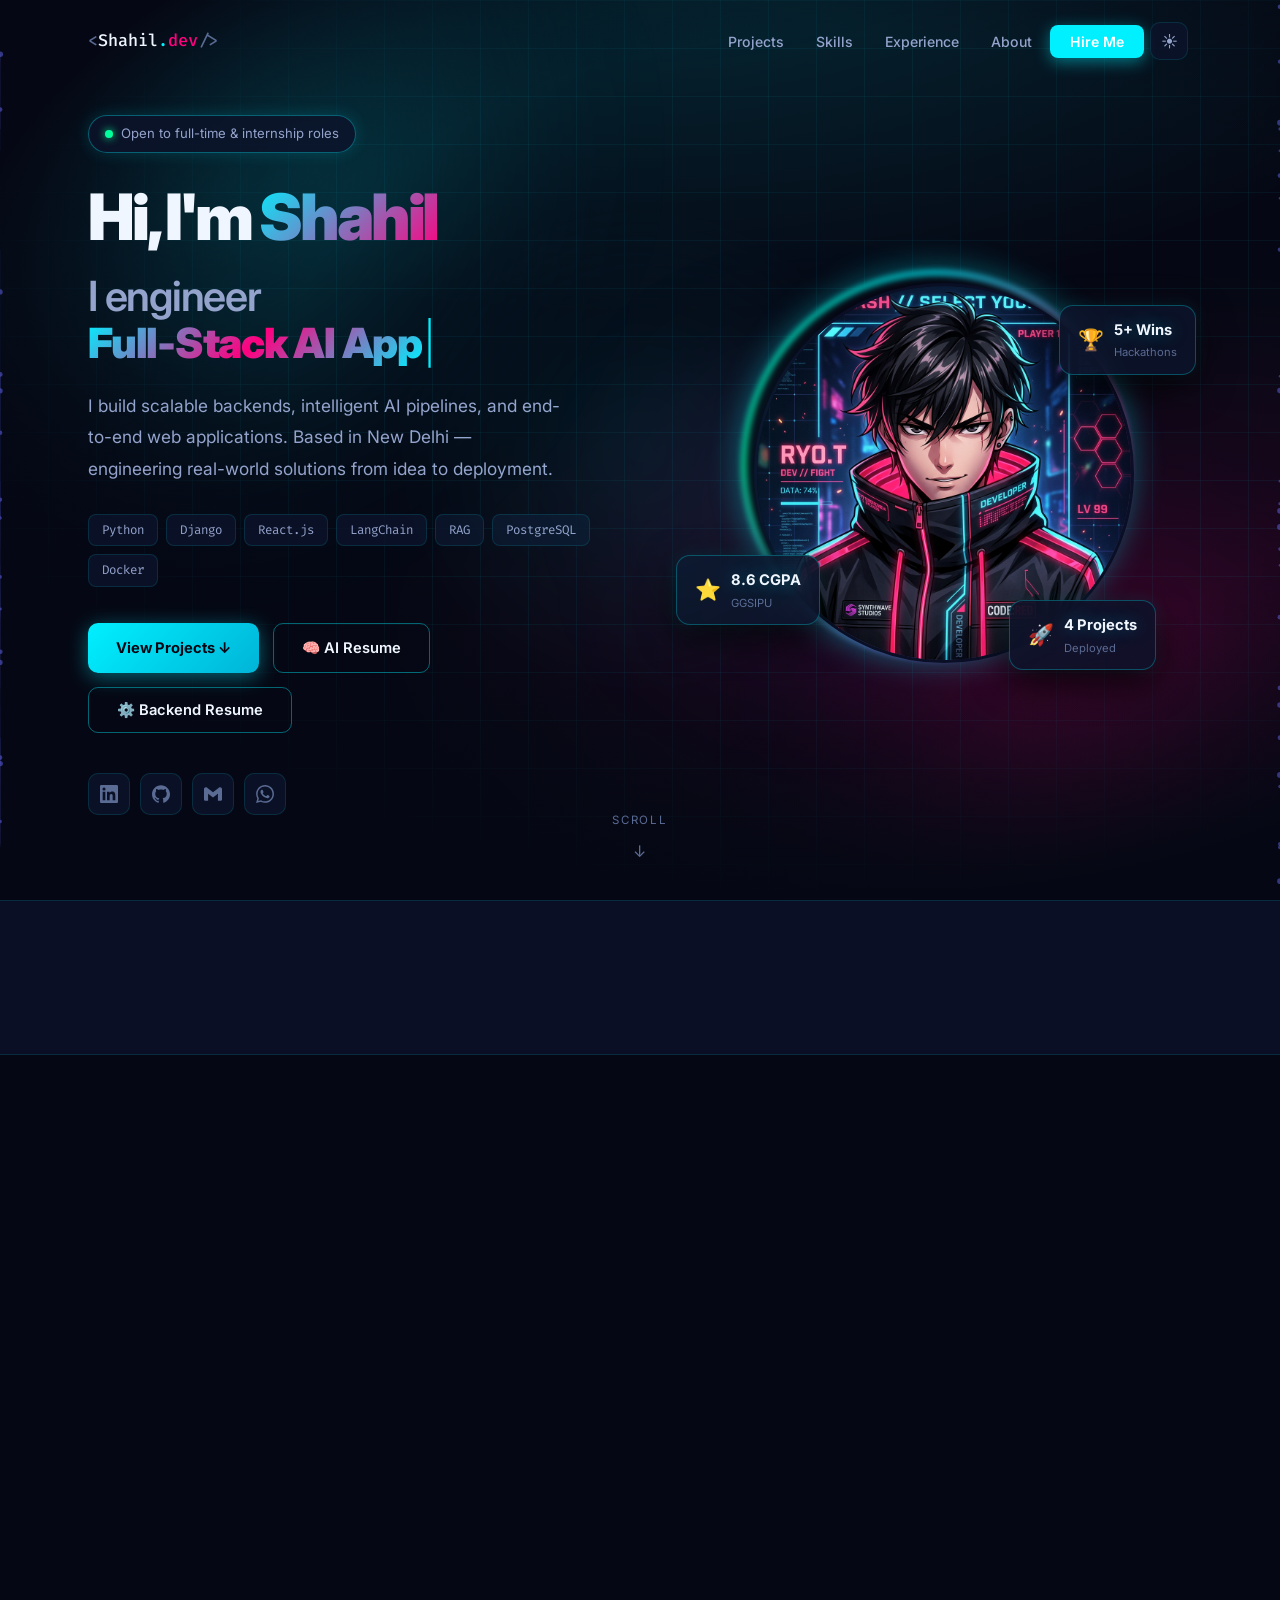
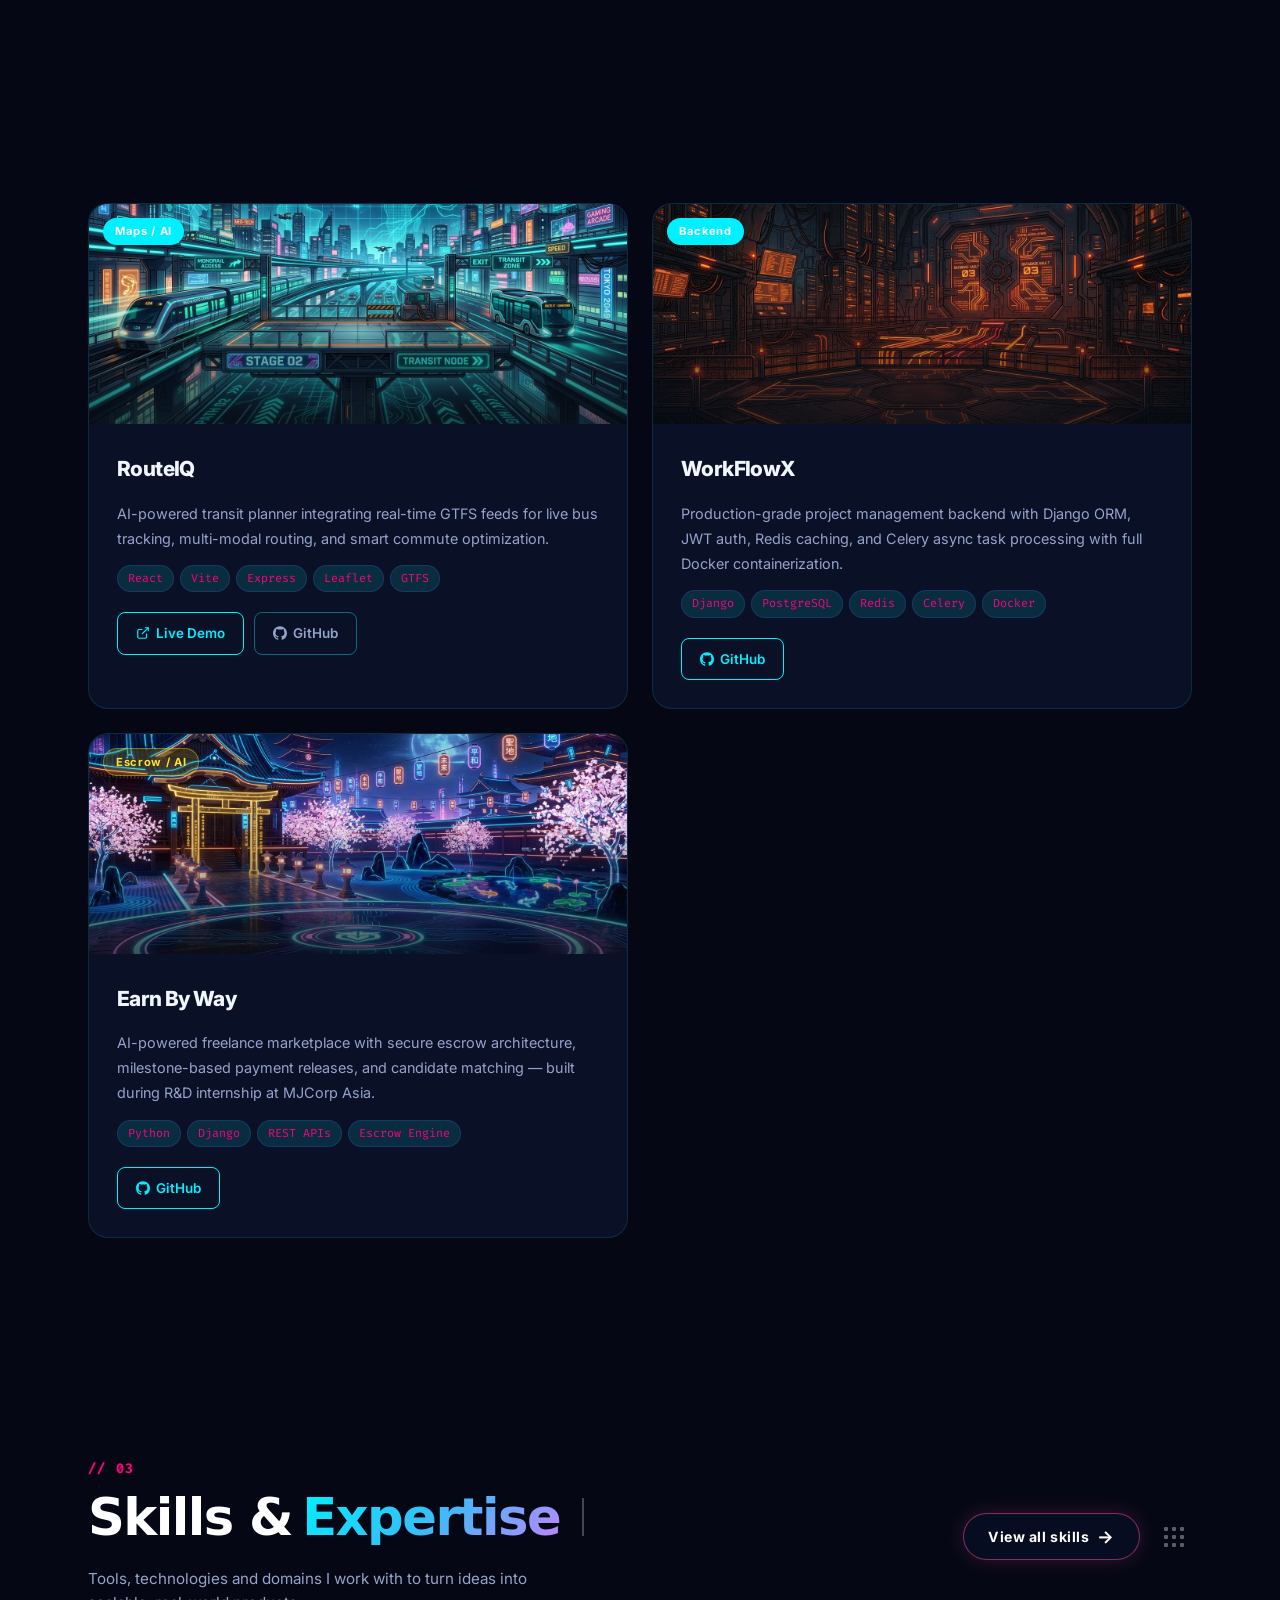
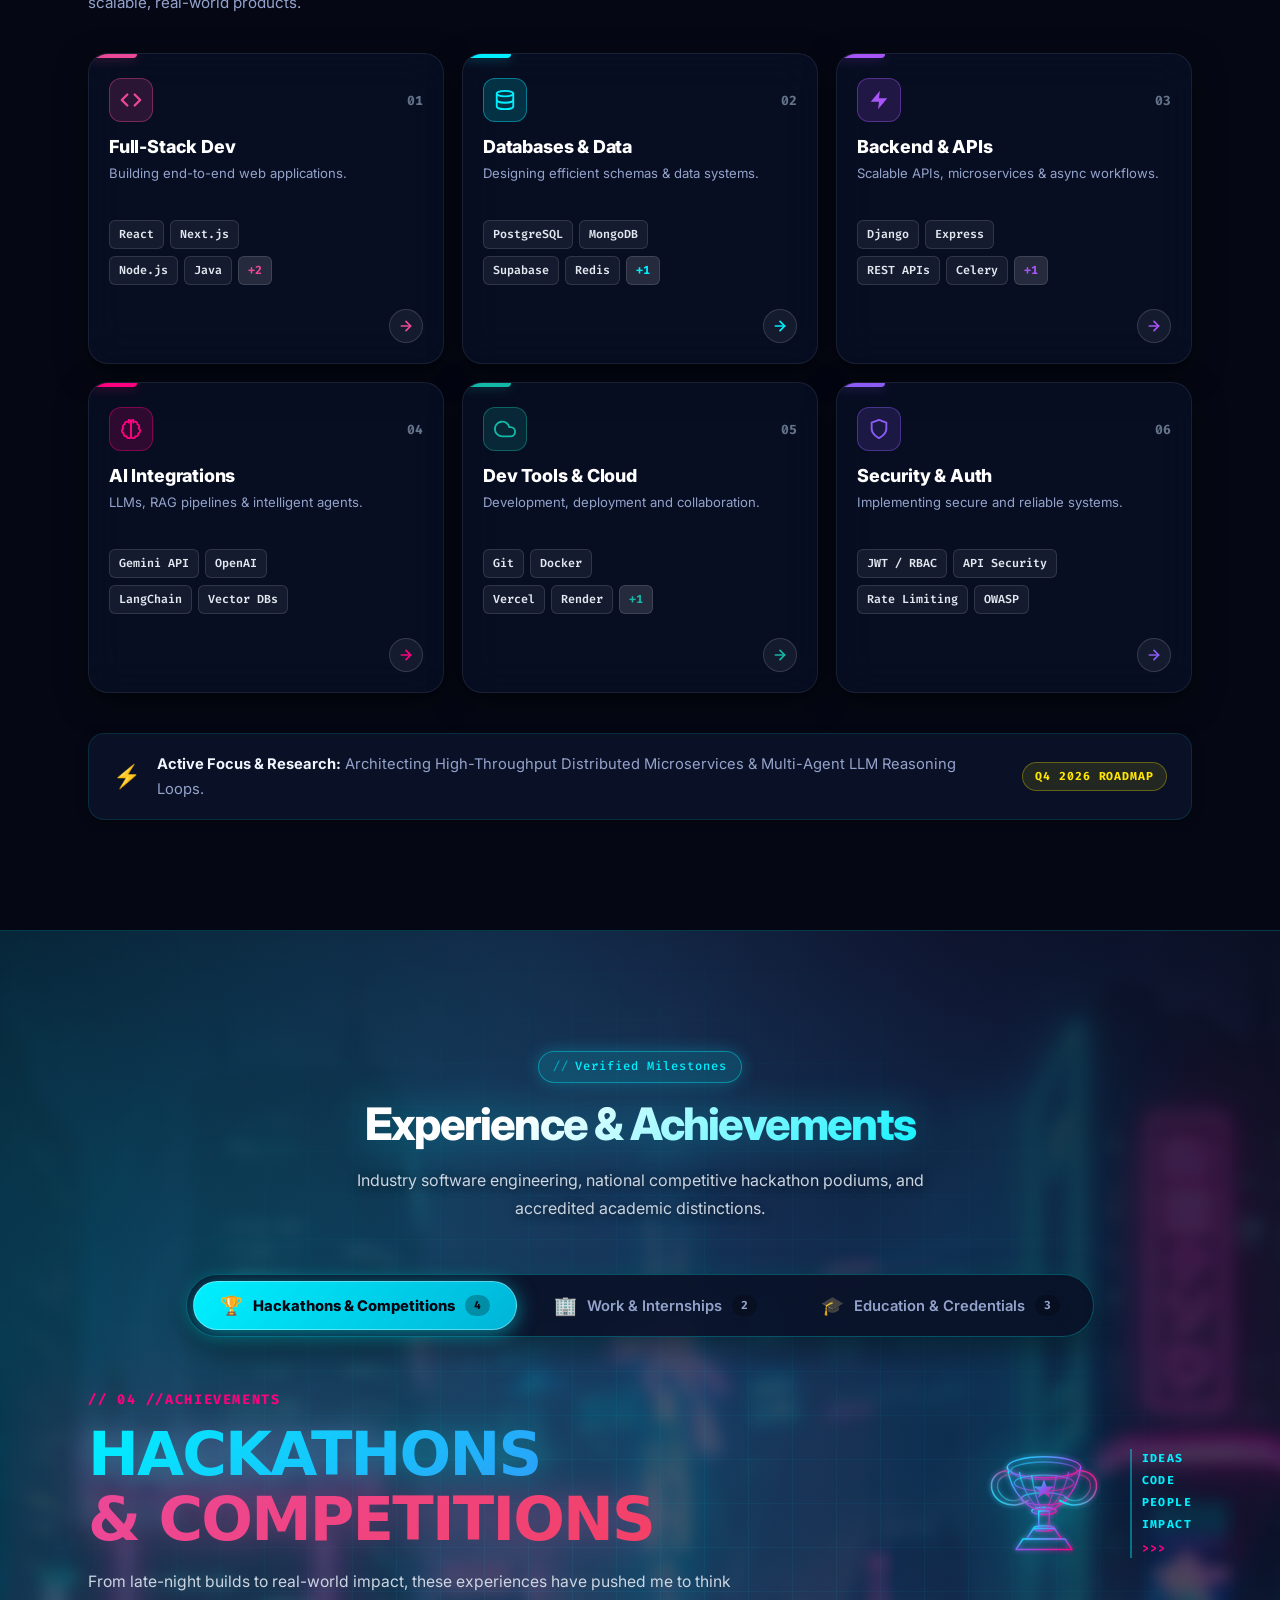
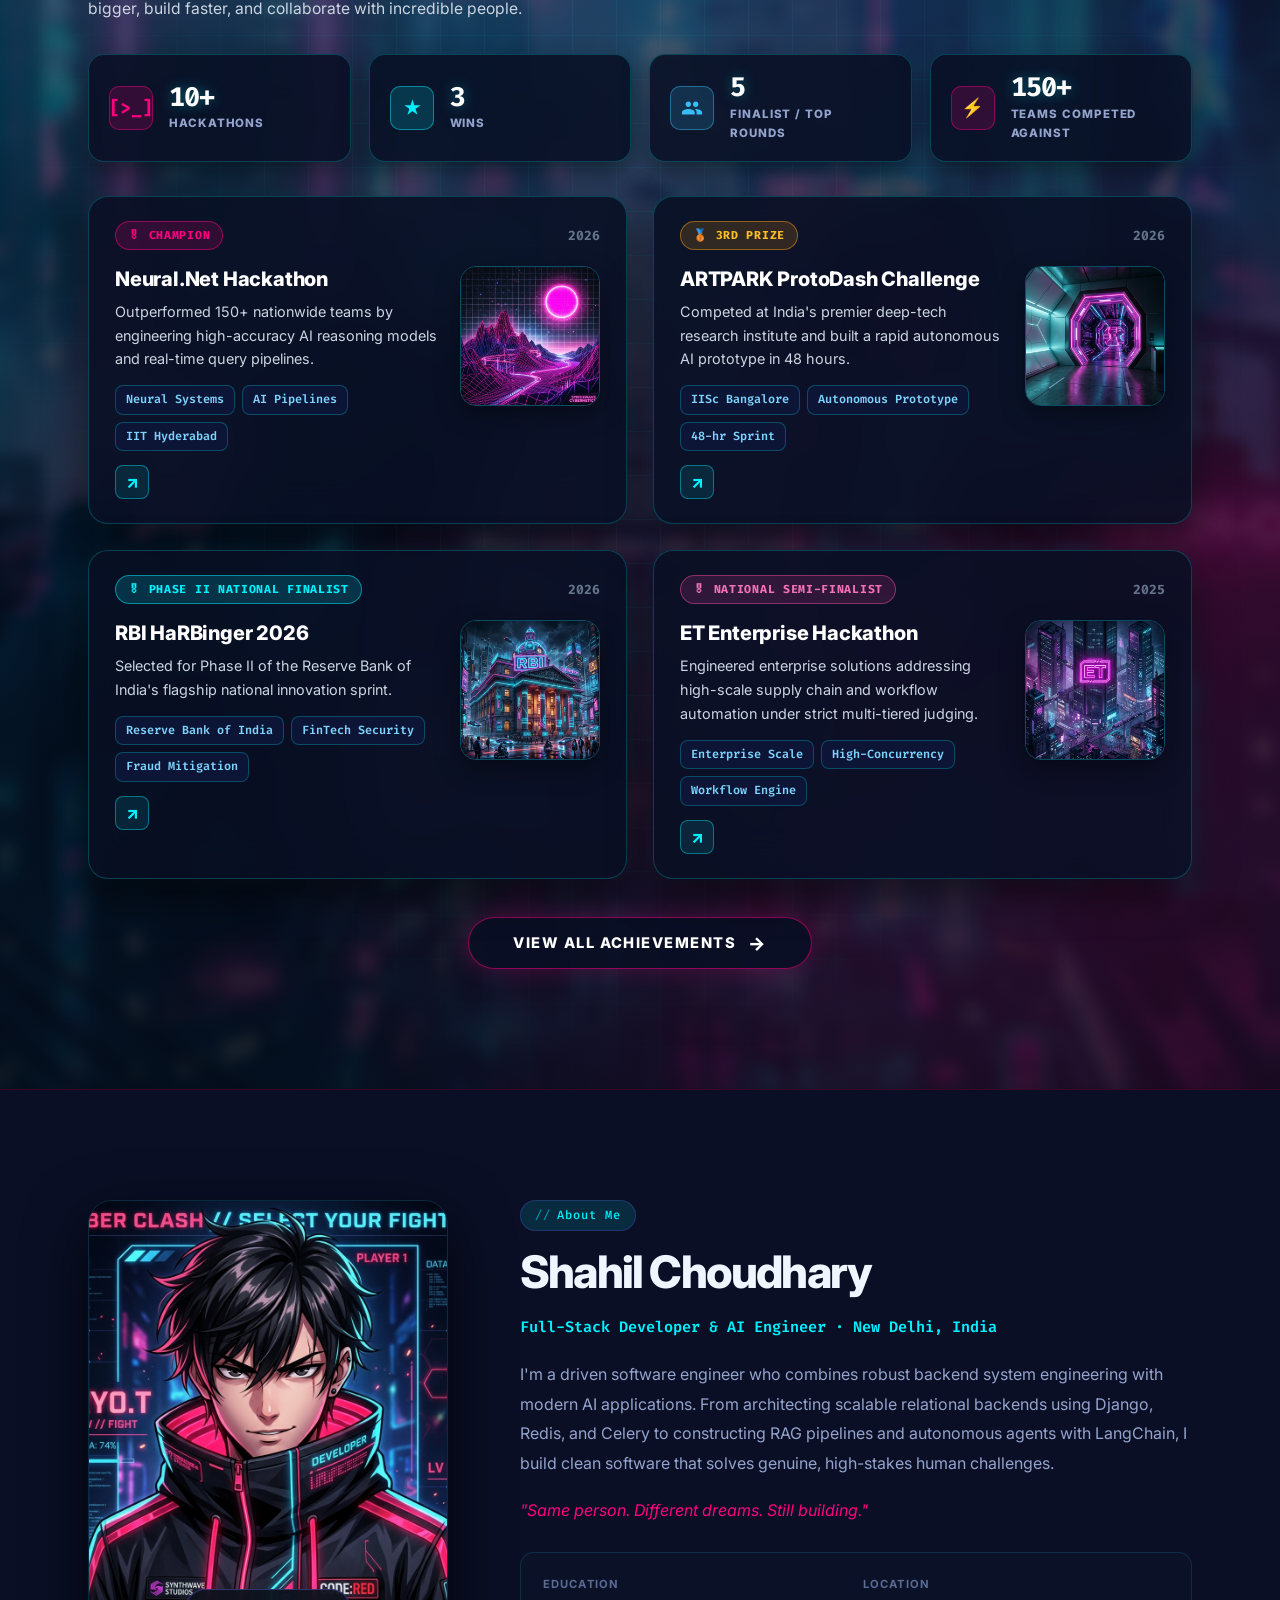
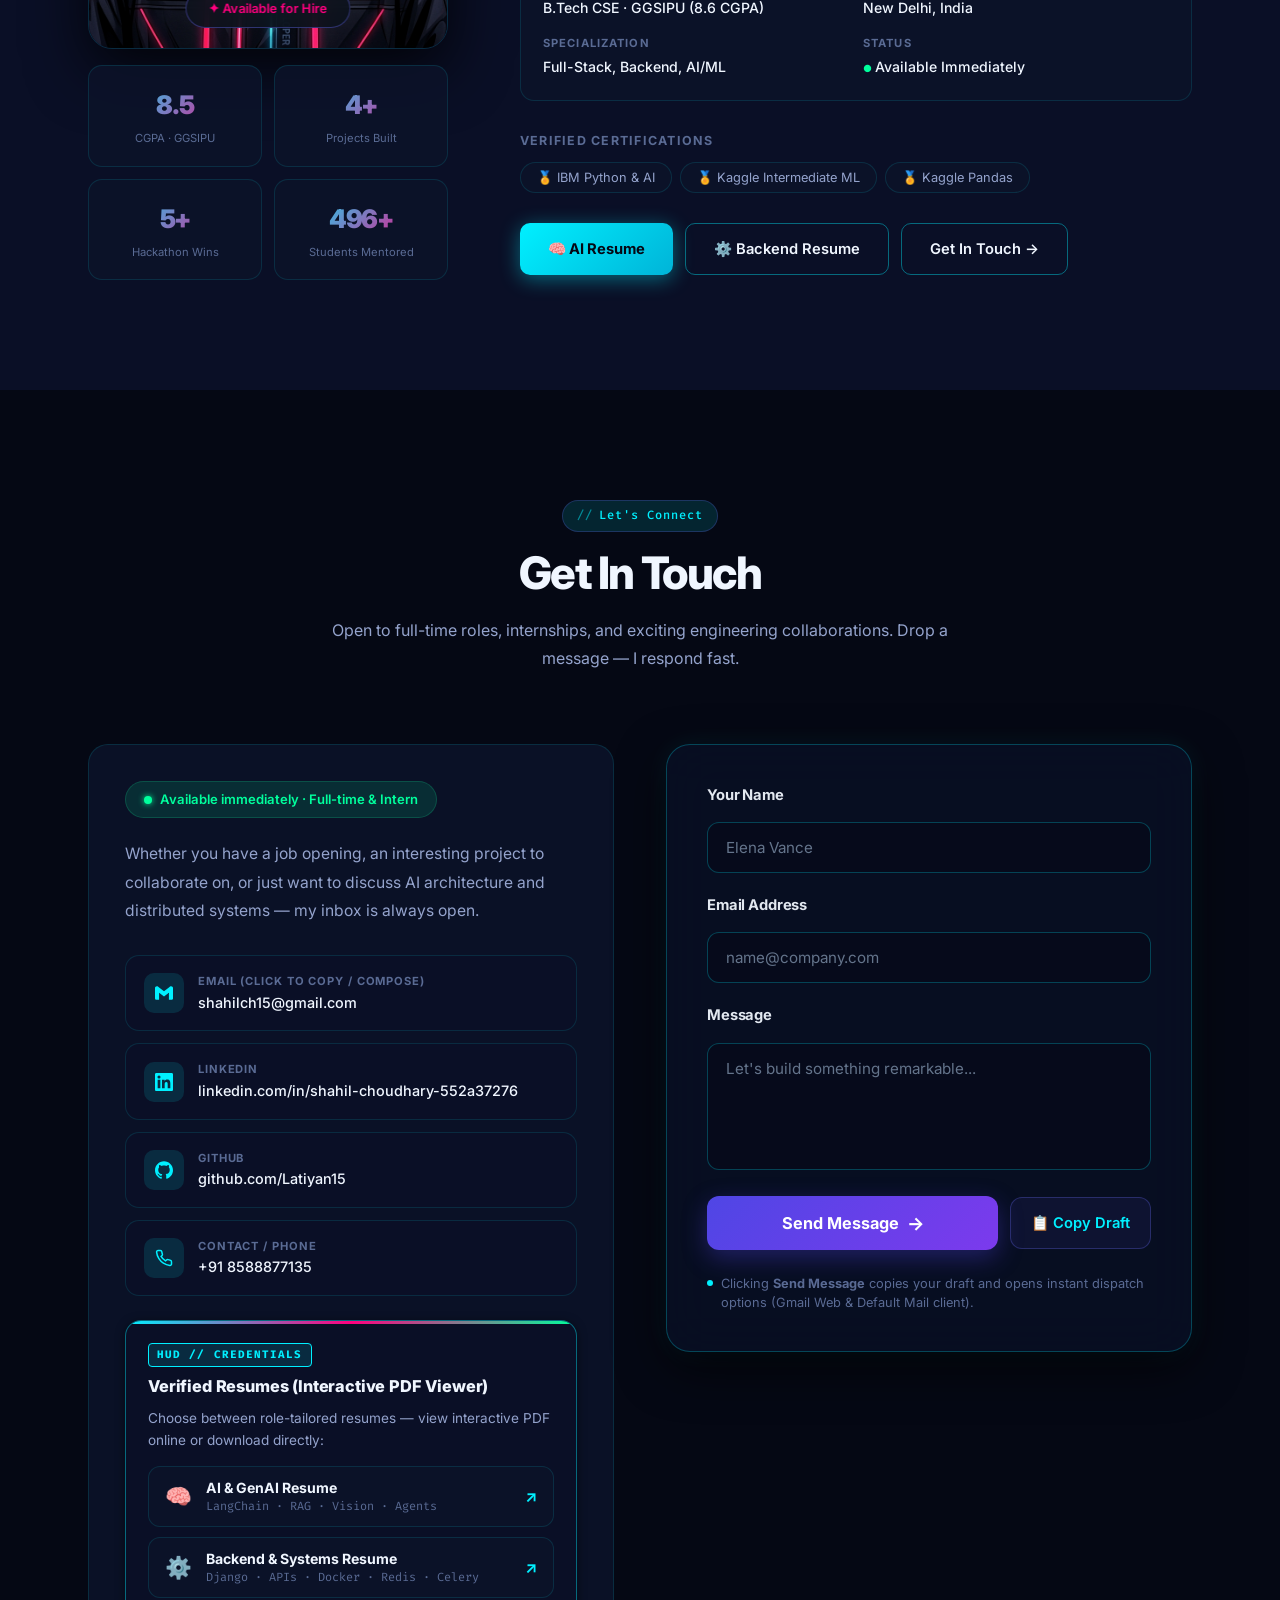
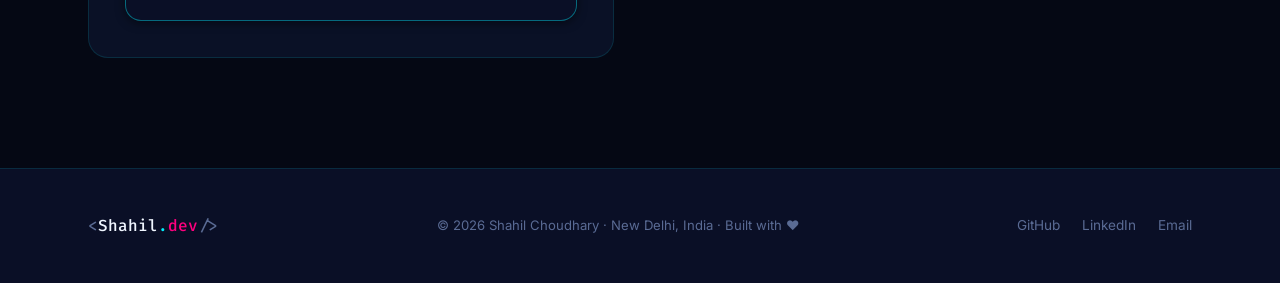
==== index.html @ cb31bc55 "feat: complete interactive portfolio with cyberpunk/light themes, skills modal, milestones, and smar" ====
<!DOCTYPE html>
<html lang="en" data-theme="dark">
<head>
  <meta charset="UTF-8">
  <meta name="viewport" content="width=device-width, initial-scale=1.0">
  <title>Shahil Choudhary — Full-Stack Developer & AI Engineer</title>
  <meta name="description" content="Shahil Choudhary — Full-Stack Developer & AI Engineer. Building scalable backends, RAG pipelines, and intelligent systems. New Delhi, India.">
  <link rel="stylesheet" href="css/style.css?v=4.3">
  <link rel="icon" href="data:image/svg+xml,<svg xmlns=%22http://www.w3.org/2000/svg%22 viewBox=%220 0 32 32%22><text y=%2226%22 font-size=%2226%22>⚡</text></svg>">
</head>
<body>

<!-- Top Scroll Progress Bar -->
<div class="scroll-progress-bar" id="scroll-progress-bar"></div>

<!-- Ambient Cursor Glow Spotlight -->
<div class="cursor-glow" id="cursor-glow"></div>

<!-- ====================================================================
     NAVBAR
     ==================================================================== -->
<nav class="navbar" id="navbar">
  <div class="nav-inner">
    <a href="#hero" class="nav-logo">
      <span class="logo-bracket">&lt;</span>Shahil<span class="logo-dot">.</span><span class="logo-acc">dev</span><span class="logo-bracket">/&gt;</span>
    </a>

    <div class="nav-right">
      <ul class="nav-links" id="nav-links">
        <li><a href="#projects"   class="nav-link">Projects</a></li>
        <li><a href="#skills"     class="nav-link">Skills</a></li>
        <li><a href="#experience" class="nav-link">Experience</a></li>
        <li><a href="#about"      class="nav-link">About</a></li>
        <li><a href="#contact"    class="nav-link nav-cta">Hire Me</a></li>
      </ul>

      <!-- Theme Toggle -->
      <button class="theme-toggle" id="theme-toggle" title="Toggle light/dark mode" aria-label="Toggle theme">
        <span id="theme-icon">🌙</span>
      </button>

      <!-- Hamburger -->
      <button class="nav-hamburger" id="nav-hamburger" aria-label="Toggle navigation">
        <span></span><span></span><span></span>
      </button>
    </div>
  </div>
</nav>

<!-- ====================================================================
     HERO
     ==================================================================== -->
<section class="hero" id="hero">
  <div class="hero-bg">
    <!-- Interactive Neural/Constellation Canvas -->
    <canvas id="hero-particles" class="hero-canvas"></canvas>
    <div class="hero-orb orb-1"></div>
    <div class="hero-orb orb-2"></div>
    <div class="hero-orb orb-3"></div>
    <div class="hero-grid"></div>
    <div class="hero-spotlight"></div>
  </div>

  <div class="container hero-content">
    <!-- Left: Text -->
    <div class="hero-text-col">
      <div class="hero-badge">
        <span class="badge-dot"></span>
        Open to full-time &amp; internship roles
      </div>

      <h1 class="hero-title">
        Hi, I'm <span class="gradient-text">Shahil</span><br>
        <span class="hero-typewriter-wrap">
          <span class="typewriter-prefix">I engineer </span><span class="typewriter-word" id="typewriter-word">Full-Stack AI Apps</span><span class="typewriter-cursor">|</span>
        </span>
      </h1>

      <p class="hero-desc">
        I build scalable backends, intelligent AI pipelines, and end-to-end web applications. Based in New Delhi — engineering real-world solutions from idea to deployment.
      </p>

      <div class="hero-tags">
        <span class="tag">Python</span>
        <span class="tag">Django</span>
        <span class="tag">React.js</span>
        <span class="tag">LangChain</span>
        <span class="tag">RAG</span>
        <span class="tag">PostgreSQL</span>
        <span class="tag">Docker</span>
      </div>

      <div class="hero-actions">
        <a href="#projects" class="btn btn-primary">View Projects ↓</a>
        <button class="btn btn-secondary btn-open-vault" data-doc="resume_ai">🧠 AI Resume</button>
        <button class="btn btn-secondary btn-open-vault" data-doc="resume_backend">⚙️ Backend Resume</button>
      </div>

      <div class="hero-socials">
        <a href="https://www.linkedin.com/in/shahil-choudhary-552a37276/" target="_blank" rel="noopener noreferrer" class="social-link" title="LinkedIn Profile">
          <svg viewBox="0 0 24 24" fill="currentColor"><path d="M20.447 20.452h-3.554v-5.569c0-1.328-.027-3.037-1.852-3.037-1.853 0-2.136 1.445-2.136 2.939v5.667H9.351V9h3.414v1.561h.046c.477-.9 1.637-1.85 3.37-1.85 3.601 0 4.267 2.37 4.267 5.455v6.286zM5.337 7.433a2.062 2.062 0 0 1-2.063-2.065 2.064 2.064 0 1 1 2.063 2.065zm1.782 13.019H3.555V9h3.564v11.452zM22.225 0H1.771C.792 0 0 .774 0 1.729v20.542C0 23.227.792 24 1.771 24h20.451C23.2 24 24 23.227 24 22.271V1.729C24 .774 23.2 0 22.222 0h.003z"/></svg>
        </a>
        <a href="https://github.com/Latiyan15" target="_blank" rel="noopener noreferrer" class="social-link" title="GitHub Profile">
          <svg viewBox="0 0 24 24" fill="currentColor"><path d="M12 .297c-6.63 0-12 5.373-12 12 0 5.303 3.438 9.8 8.205 11.385.6.113.82-.258.82-.577 0-.285-.01-1.04-.015-2.04-3.338.724-4.042-1.61-4.042-1.61C4.422 18.07 3.633 17.7 3.633 17.7c-1.087-.744.084-.729.084-.729 1.205.084 1.838 1.236 1.838 1.236 1.07 1.835 2.809 1.305 3.495.998.108-.776.417-1.305.76-1.605-2.665-.3-5.466-1.332-5.466-5.93 0-1.31.465-2.38 1.235-3.22-.135-.303-.54-1.523.105-3.176 0 0 1.005-.322 3.3 1.23.96-.267 1.98-.399 3-.405 1.02.006 2.04.138 3 .405 2.28-1.552 3.285-1.23 3.285-1.23.645 1.653.24 2.873.12 3.176.765.84 1.23 1.91 1.23 3.22 0 4.61-2.805 5.625-5.475 5.92.42.36.81 1.096.81 2.22 0 1.606-.015 2.896-.015 3.286 0 .315.21.69.825.57C20.565 22.092 24 17.592 24 12.297c0-6.627-5.373-12-12-12"/></svg>
        </a>
        <a href="mailto:shahilch15@gmail.com" class="social-link email-smart-link" title="Send Email (shahilch15@gmail.com)" data-email="shahilch15@gmail.com">
          <svg viewBox="0 0 24 24" fill="currentColor"><path d="M24 5.457v13.909c0 .904-.732 1.636-1.636 1.636h-3.819V11.73L12 16.64l-6.545-4.91v9.273H1.636A1.636 1.636 0 0 1 0 19.366V5.457c0-2.023 2.309-3.178 3.927-1.964L5.455 4.64 12 9.548l6.545-4.91 1.528-1.145C21.69 2.28 24 3.434 24 5.457z"/></svg>
        </a>
        <a href="https://wa.me/918588877135" target="_blank" rel="noopener noreferrer" class="social-link whatsapp-smart-link" title="WhatsApp: +91 8588877135" data-phone="+918588877135">
          <svg viewBox="0 0 24 24" fill="currentColor"><path d="M.057 24l1.687-6.163c-1.041-1.804-1.588-3.849-1.587-5.946.003-6.556 5.338-11.891 11.893-11.891 3.181.001 6.167 1.24 8.413 3.488 2.245 2.248 3.481 5.236 3.48 8.414-.003 6.557-5.338 11.892-11.893 11.892-1.99-.001-3.951-.5-5.688-1.448l-6.305 1.654zm6.597-3.807c1.676.995 3.276 1.591 5.392 1.592 5.448 0 9.886-4.434 9.889-9.885.002-5.462-4.415-9.89-9.881-9.892-5.452 0-9.887 4.434-9.889 9.884-.001 2.225.651 3.891 1.746 5.634l-.999 3.648 3.742-.981zm11.387-5.464c-.074-.124-.272-.198-.57-.347-.297-.149-1.758-.868-2.031-.967-.272-.099-.47-.149-.669.149-.198.297-.768.967-.941 1.165-.173.198-.347.223-.644.074-.297-.149-1.255-.462-2.39-1.475-.883-.788-1.48-1.761-1.653-2.059-.173-.297-.018-.458.13-.606.134-.133.297-.347.446-.521.151-.172.2-.296.3-.495.099-.198.05-.372-.025-.521-.075-.148-.669-1.611-.916-2.206-.242-.579-.487-.501-.669-.51l-.57-.01c-.198 0-.52.074-.792.372s-1.04 1.016-1.04 2.479 1.065 2.876 1.213 3.074c.149.198 2.095 3.2 5.076 4.487.709.306 1.263.489 1.694.626.712.226 1.36.194 1.872.118.571-.085 1.758-.719 2.006-1.413.248-.695.248-1.29.173-1.414z"/></svg>
        </a>
      </div>
    </div>

    <!-- Right: Avatar -->
    <div class="hero-img-col">
      <div class="hero-avatar-wrap">
        <div class="avatar-glow-ring"></div>
        <img src="assets/images/avatar_shahil.jpg" alt="Shahil Choudhary" class="hero-avatar">
        <div class="avatar-stats-card card-1">
          <span class="stat-icon">⭐</span>
          <div><div class="stat-val">8.6 CGPA</div><div class="stat-label">GGSIPU</div></div>
        </div>
        <div class="avatar-stats-card card-2">
          <span class="stat-icon">🏆</span>
          <div><div class="stat-val">5+ Wins</div><div class="stat-label">Hackathons</div></div>
        </div>
        <div class="avatar-stats-card card-3">
          <span class="stat-icon">🚀</span>
          <div><div class="stat-val">4 Projects</div><div class="stat-label">Deployed</div></div>
        </div>
      </div>
    </div>
  </div>

  <div class="hero-scroll-cue">
    <span>Scroll</span>
    <span class="scroll-arrow">↓</span>
  </div>
</section>

<!-- ====================================================================
     STATS BAR
     ==================================================================== -->
<div class="stats-bar" id="stats-bar">
  <div class="stats-bar-inner">
    <div class="stat-bar-item">
      <div class="sbi-val counter" data-target="8.6" data-decimals="1">0.0</div>
      <div class="sbi-label">CGPA · GGSIPU B.Tech CSE</div>
    </div>
    <div class="stat-bar-item">
      <div class="sbi-val counter" data-target="4" data-suffix="+">0</div>
      <div class="sbi-label">Production Projects Shipped</div>
    </div>
    <div class="stat-bar-item">
      <div class="sbi-val counter" data-target="5" data-suffix="+">0</div>
      <div class="sbi-label">Hackathon Podiums Won</div>
    </div>
    <div class="stat-bar-item">
      <div class="sbi-val counter" data-target="500" data-suffix="+">0</div>
      <div class="sbi-label">Engineers Mentored</div>
    </div>
  </div>
</div>

<!-- ====================================================================
     PROJECTS
     ==================================================================== -->
<section class="section" id="projects">
  <div class="container">
    <div class="section-header">
      <div class="section-tag">Featured Work</div>
      <h2 class="section-title">Projects</h2>
      <p class="section-desc">Real-world applications — from AI career intelligence to transit routing systems and secure escrow platforms.</p>
    </div>

    <div class="projects-grid">

      <!-- Project 1: Mentra.AI — FEATURED -->
      <div class="project-card featured">
        <div class="project-img-wrap">
          <img src="assets/images/stage_mentra_ai.jpg" alt="Mentra.AI — AI Career Platform">
          <div class="project-overlay">
            <a href="https://aimentra-three.vercel.app/" target="_blank" rel="noopener noreferrer" class="overlay-btn">Live Demo ↗</a>
            <a href="https://github.com/Latiyan15/Mentra.AI" target="_blank" rel="noopener noreferrer" class="overlay-btn overlay-btn-ghost">GitHub ↗</a>
          </div>
          <span class="project-badge">AI / Web</span>
          <span class="badge-featured">⭐ Featured</span>
        </div>
        <div class="project-body">
          <h3 class="project-title">Mentra.AI</h3>
          <p class="project-desc">
            AI career intelligence platform that analyzes a user's skills against target job roles to generate personalized learning roadmaps, skill-gap reports, and AI-driven interview prep using RAG + Gemini.
          </p>
          <div class="project-tags">
            <span>React</span><span>Node.js</span><span>MongoDB</span><span>Gemini API</span><span>LangChain RAG</span>
          </div>
          <div class="project-links">
            <a href="https://aimentra-three.vercel.app/" target="_blank" rel="noopener noreferrer" class="proj-link">
              <svg viewBox="0 0 24 24" fill="none" stroke="currentColor" stroke-width="2"><path d="M18 13v6a2 2 0 0 1-2 2H5a2 2 0 0 1-2-2V8a2 2 0 0 1 2-2h6"/><polyline points="15 3 21 3 21 9"/><line x1="10" y1="14" x2="21" y2="3"/></svg>
              Live Demo
            </a>
            <a href="https://github.com/Latiyan15/Mentra.AI" target="_blank" rel="noopener noreferrer" class="proj-link proj-link-ghost">
              <svg viewBox="0 0 24 24" fill="currentColor" width="14" height="14"><path d="M12 .297c-6.63 0-12 5.373-12 12 0 5.303 3.438 9.8 8.205 11.385.6.113.82-.258.82-.577 0-.285-.01-1.04-.015-2.04-3.338.724-4.042-1.61-4.042-1.61C4.422 18.07 3.633 17.7 3.633 17.7c-1.087-.744.084-.729.084-.729 1.205.084 1.838 1.236 1.838 1.236 1.07 1.835 2.809 1.305 3.495.998.108-.776.417-1.305.76-1.605-2.665-.3-5.466-1.332-5.466-5.93 0-1.31.465-2.38 1.235-3.22-.135-.303-.54-1.523.105-3.176 0 0 1.005-.322 3.3 1.23.96-.267 1.98-.399 3-.405 1.02.006 2.04.138 3 .405 2.28-1.552 3.285-1.23 3.285-1.23.645 1.653.24 2.873.12 3.176.765.84 1.23 1.91 1.23 3.22 0 4.61-2.805 5.625-5.475 5.92.42.36.81 1.096.81 2.22 0 1.606-.015 2.896-.015 3.286 0 .315.21.69.825.57C20.565 22.092 24 17.592 24 12.297c0-6.627-5.373-12-12-12"/></svg>
              GitHub
            </a>
          </div>
        </div>
      </div>

      <!-- Project 2: RouteIQ -->
      <div class="project-card">
        <div class="project-img-wrap">
          <img src="assets/images/stage_routeiq.jpg" alt="RouteIQ — AI Transit Planner">
          <div class="project-overlay">
            <a href="https://route-iq-delta.vercel.app" target="_blank" rel="noopener noreferrer" class="overlay-btn">Live Demo ↗</a>
            <a href="https://github.com/Latiyan15/RouteIQ" target="_blank" rel="noopener noreferrer" class="overlay-btn overlay-btn-ghost">GitHub ↗</a>
          </div>
          <span class="project-badge">Maps / AI</span>
        </div>
        <div class="project-body">
          <h3 class="project-title">RouteIQ</h3>
          <p class="project-desc">
            AI-powered transit planner integrating real-time GTFS feeds for live bus tracking, multi-modal routing, and smart commute optimization.
          </p>
          <div class="project-tags">
            <span>React</span><span>Vite</span><span>Express</span><span>Leaflet</span><span>GTFS</span>
          </div>
          <div class="project-links">
            <a href="https://route-iq-delta.vercel.app" target="_blank" rel="noopener noreferrer" class="proj-link">
              <svg viewBox="0 0 24 24" fill="none" stroke="currentColor" stroke-width="2"><path d="M18 13v6a2 2 0 0 1-2 2H5a2 2 0 0 1-2-2V8a2 2 0 0 1 2-2h6"/><polyline points="15 3 21 3 21 9"/><line x1="10" y1="14" x2="21" y2="3"/></svg>
              Live Demo
            </a>
            <a href="https://github.com/Latiyan15/RouteIQ" target="_blank" rel="noopener noreferrer" class="proj-link proj-link-ghost">
              <svg viewBox="0 0 24 24" fill="currentColor" width="14" height="14"><path d="M12 .297c-6.63 0-12 5.373-12 12 0 5.303 3.438 9.8 8.205 11.385.6.113.82-.258.82-.577 0-.285-.01-1.04-.015-2.04-3.338.724-4.042-1.61-4.042-1.61C4.422 18.07 3.633 17.7 3.633 17.7c-1.087-.744.084-.729.084-.729 1.205.084 1.838 1.236 1.838 1.236 1.07 1.835 2.809 1.305 3.495.998.108-.776.417-1.305.76-1.605-2.665-.3-5.466-1.332-5.466-5.93 0-1.31.465-2.38 1.235-3.22-.135-.303-.54-1.523.105-3.176 0 0 1.005-.322 3.3 1.23.96-.267 1.98-.399 3-.405 1.02.006 2.04.138 3 .405 2.28-1.552 3.285-1.23 3.285-1.23.645 1.653.24 2.873.12 3.176.765.84 1.23 1.91 1.23 3.22 0 4.61-2.805 5.625-5.475 5.92.42.36.81 1.096.81 2.22 0 1.606-.015 2.896-.015 3.286 0 .315.21.69.825.57C20.565 22.092 24 17.592 24 12.297c0-6.627-5.373-12-12-12"/></svg>
              GitHub
            </a>
          </div>
        </div>
      </div>

      <!-- Project 3: WorkFlowX -->
      <div class="project-card">
        <div class="project-img-wrap">
          <img src="assets/images/stage_workflowx.jpg" alt="WorkFlowX — Backend Architecture">
          <div class="project-overlay">
            <a href="https://github.com/Latiyan15/WorkFlowX" target="_blank" rel="noopener noreferrer" class="overlay-btn">View GitHub ↗</a>
          </div>
          <span class="project-badge">Backend</span>
        </div>
        <div class="project-body">
          <h3 class="project-title">WorkFlowX</h3>
          <p class="project-desc">
            Production-grade project management backend with Django ORM, JWT auth, Redis caching, and Celery async task processing with full Docker containerization.
          </p>
          <div class="project-tags">
            <span>Django</span><span>PostgreSQL</span><span>Redis</span><span>Celery</span><span>Docker</span>
          </div>
          <div class="project-links">
            <a href="https://github.com/Latiyan15/WorkFlowX" target="_blank" rel="noopener noreferrer" class="proj-link">
              <svg viewBox="0 0 24 24" fill="currentColor" width="14" height="14"><path d="M12 .297c-6.63 0-12 5.373-12 12 0 5.303 3.438 9.8 8.205 11.385.6.113.82-.258.82-.577 0-.285-.01-1.04-.015-2.04-3.338.724-4.042-1.61-4.042-1.61C4.422 18.07 3.633 17.7 3.633 17.7c-1.087-.744.084-.729.084-.729 1.205.084 1.838 1.236 1.838 1.236 1.07 1.835 2.809 1.305 3.495.998.108-.776.417-1.305.76-1.605-2.665-.3-5.466-1.332-5.466-5.93 0-1.31.465-2.38 1.235-3.22-.135-.303-.54-1.523.105-3.176 0 0 1.005-.322 3.3 1.23.96-.267 1.98-.399 3-.405 1.02.006 2.04.138 3 .405 2.28-1.552 3.285-1.23 3.285-1.23.645 1.653.24 2.873.12 3.176.765.84 1.23 1.91 1.23 3.22 0 4.61-2.805 5.625-5.475 5.92.42.36.81 1.096.81 2.22 0 1.606-.015 2.896-.015 3.286 0 .315.21.69.825.57C20.565 22.092 24 17.592 24 12.297c0-6.627-5.373-12-12-12"/></svg>
              GitHub
            </a>
          </div>
        </div>
      </div>

      <!-- Project 4: Earn By Way -->
      <div class="project-card">
        <div class="project-img-wrap">
          <img src="assets/images/stage_marketplace.jpg" alt="Earn By Way — Escrow Marketplace">
          <div class="project-overlay">
            <a href="https://github.com/Latiyan15?tab=repositories" target="_blank" rel="noopener noreferrer" class="overlay-btn">GitHub Profile ↗</a>
          </div>
          <span class="project-badge badge-gold">Escrow / AI</span>
        </div>
        <div class="project-body">
          <h3 class="project-title">Earn By Way</h3>
          <p class="project-desc">
            AI-powered freelance marketplace with secure escrow architecture, milestone-based payment releases, and candidate matching — built during R&amp;D internship at MJCorp Asia.
          </p>
          <div class="project-tags">
            <span>Python</span><span>Django</span><span>REST APIs</span><span>Escrow Engine</span>
          </div>
          <div class="project-links">
            <a href="https://github.com/Latiyan15?tab=repositories" target="_blank" rel="noopener noreferrer" class="proj-link">
              <svg viewBox="0 0 24 24" fill="currentColor" width="14" height="14"><path d="M12 .297c-6.63 0-12 5.373-12 12 0 5.303 3.438 9.8 8.205 11.385.6.113.82-.258.82-.577 0-.285-.01-1.04-.015-2.04-3.338.724-4.042-1.61-4.042-1.61C4.422 18.07 3.633 17.7 3.633 17.7c-1.087-.744.084-.729.084-.729 1.205.084 1.838 1.236 1.838 1.236 1.07 1.835 2.809 1.305 3.495.998.108-.776.417-1.305.76-1.605-2.665-.3-5.466-1.332-5.466-5.93 0-1.31.465-2.38 1.235-3.22-.135-.303-.54-1.523.105-3.176 0 0 1.005-.322 3.3 1.23.96-.267 1.98-.399 3-.405 1.02.006 2.04.138 3 .405 2.28-1.552 3.285-1.23 3.285-1.23.645 1.653.24 2.873.12 3.176.765.84 1.23 1.91 1.23 3.22 0 4.61-2.805 5.625-5.475 5.92.42.36.81 1.096.81 2.22 0 1.606-.015 2.896-.015 3.286 0 .315.21.69.825.57C20.565 22.092 24 17.592 24 12.297c0-6.627-5.373-12-12-12"/></svg>
              GitHub
            </a>
          </div>
        </div>
      </div>

    </div>
  </div>
</section>

<!-- ====================================================================
     SKILLS & TECHNICAL CAPABILITIES
     ==================================================================== -->
<!-- ====================================================================
     SKILLS & EXPERTISE (MOCKUP ACCURATE WITH INTERACTIVE MODAL POPUP)
     ==================================================================== -->
<section class="section section-skills-cyber" id="skills">
  <div class="container skills-cyber-container">

    <!-- Header matching mockup -->
    <div class="skills-cyber-header">
      <div class="sch-left">
        <div class="sch-tag">// 03</div>
        <div class="sch-title-wrap">
          <h2 class="sch-title">
            <span class="sch-title-main">Skills &amp;</span>
            <span class="sch-title-accent">Expertise</span>
          </h2>
          <div class="sch-divider" aria-hidden="true"></div>
          <p class="sch-desc">
            Tools, technologies and domains I work with to turn ideas into scalable, real-world products.
          </p>
        </div>
      </div>

      <div class="sch-right">
        <button class="btn-skills-cyber-view" id="btn-view-all-skills" type="button">
          <span>View all skills</span>
          <span class="bscv-arrow">→</span>
        </button>
        <div class="skills-grid-dots" aria-hidden="true" title="Grid View">
          <span></span><span></span><span></span>
          <span></span><span></span><span></span>
          <span></span><span></span><span></span>
        </div>
      </div>
    </div>

    <!-- 6-Card Strip Matching Mockup -->
    <div class="skills-cards-row" id="skills-cards-strip">

      <!-- 01: Full-Stack Dev -->
      <div class="skill-card-cyber sc-pink-theme" data-skill-id="01" role="button" tabindex="0" aria-label="Open Full-Stack Dev skill details">
        <div class="scc-accent-corner"></div>
        <div class="scc-top">
          <div class="scc-icon-box scc-ib-pink">
            <svg viewBox="0 0 24 24" fill="none" stroke="currentColor" stroke-width="2.5" stroke-linecap="round" stroke-linejoin="round">
              <polyline points="16 18 22 12 16 6"></polyline>
              <polyline points="8 6 2 12 8 18"></polyline>
            </svg>
          </div>
          <span class="scc-index">01</span>
        </div>
        <div class="scc-info">
          <h3 class="scc-title">Full-Stack Dev</h3>
          <p class="scc-sub">Building end-to-end web applications.</p>
        </div>
        <div class="scc-chips-wrap">
          <div class="scc-chips-line">
            <span class="scc-chip">React</span>
            <span class="scc-chip">Next.js</span>
          </div>
          <div class="scc-chips-line">
            <span class="scc-chip">Node.js</span>
            <span class="scc-chip">Java</span>
            <span class="scc-chip scc-chip-count">+2</span>
          </div>
        </div>
        <div class="scc-bottom">
          <div class="scc-arrow-circle">
            <svg viewBox="0 0 24 24" fill="none" stroke="currentColor" stroke-width="2.5" stroke-linecap="round" stroke-linejoin="round">
              <line x1="5" y1="12" x2="19" y2="12"></line>
              <polyline points="12 5 19 12 12 19"></polyline>
            </svg>
          </div>
        </div>
      </div>

      <!-- 02: Databases & Data -->
      <div class="skill-card-cyber sc-cyan-theme" data-skill-id="02" role="button" tabindex="0" aria-label="Open Databases & Data skill details">
        <div class="scc-accent-corner"></div>
        <div class="scc-top">
          <div class="scc-icon-box scc-ib-cyan">
            <svg viewBox="0 0 24 24" fill="none" stroke="currentColor" stroke-width="2" stroke-linecap="round" stroke-linejoin="round">
              <ellipse cx="12" cy="5" rx="9" ry="3"></ellipse>
              <path d="M21 12c0 1.66-4 3-9 3s-9-1.34-9-3"></path>
              <path d="M3 5v14c0 1.66 4 3 9 3s9-1.34 9-3V5"></path>
            </svg>
          </div>
          <span class="scc-index">02</span>
        </div>
        <div class="scc-info">
          <h3 class="scc-title">Databases &amp; Data</h3>
          <p class="scc-sub">Designing efficient schemas &amp; data systems.</p>
        </div>
        <div class="scc-chips-wrap">
          <div class="scc-chips-line">
            <span class="scc-chip">PostgreSQL</span>
            <span class="scc-chip">MongoDB</span>
          </div>
          <div class="scc-chips-line">
            <span class="scc-chip">Supabase</span>
            <span class="scc-chip">Redis</span>
            <span class="scc-chip scc-chip-count">+1</span>
          </div>
        </div>
        <div class="scc-bottom">
          <div class="scc-arrow-circle">
            <svg viewBox="0 0 24 24" fill="none" stroke="currentColor" stroke-width="2.5" stroke-linecap="round" stroke-linejoin="round">
              <line x1="5" y1="12" x2="19" y2="12"></line>
              <polyline points="12 5 19 12 12 19"></polyline>
            </svg>
          </div>
        </div>
      </div>

      <!-- 03: Backend & APIs -->
      <div class="skill-card-cyber sc-purple-theme" data-skill-id="03" role="button" tabindex="0" aria-label="Open Backend & APIs skill details">
        <div class="scc-accent-corner"></div>
        <div class="scc-top">
          <div class="scc-icon-box scc-ib-purple">
            <svg viewBox="0 0 24 24" fill="currentColor">
              <path d="M13 2L3 14h9l-1 8 10-12h-9l1-8z"/>
            </svg>
          </div>
          <span class="scc-index">03</span>
        </div>
        <div class="scc-info">
          <h3 class="scc-title">Backend &amp; APIs</h3>
          <p class="scc-sub">Scalable APIs, microservices &amp; async workflows.</p>
        </div>
        <div class="scc-chips-wrap">
          <div class="scc-chips-line">
            <span class="scc-chip">Django</span>
            <span class="scc-chip">Express</span>
          </div>
          <div class="scc-chips-line">
            <span class="scc-chip">REST APIs</span>
            <span class="scc-chip">Celery</span>
            <span class="scc-chip scc-chip-count">+1</span>
          </div>
        </div>
        <div class="scc-bottom">
          <div class="scc-arrow-circle">
            <svg viewBox="0 0 24 24" fill="none" stroke="currentColor" stroke-width="2.5" stroke-linecap="round" stroke-linejoin="round">
              <line x1="5" y1="12" x2="19" y2="12"></line>
              <polyline points="12 5 19 12 12 19"></polyline>
            </svg>
          </div>
        </div>
      </div>

      <!-- 04: AI Integrations -->
      <div class="skill-card-cyber sc-magenta-theme" data-skill-id="04" role="button" tabindex="0" aria-label="Open AI Integrations skill details">
        <div class="scc-accent-corner"></div>
        <div class="scc-top">
          <div class="scc-icon-box scc-ib-magenta">
            <svg viewBox="0 0 24 24" fill="none" stroke="currentColor" stroke-width="2" stroke-linecap="round" stroke-linejoin="round">
              <path d="M9.5 2A2.5 2.5 0 0 1 12 4.5v15a2.5 2.5 0 0 1-4.96.44 2.5 2.5 0 0 1-2.96-3.08 3 3 0 0 1-.34-5.58 2.5 2.5 0 0 1 1.32-4.24 2.5 2.5 0 0 1 4.44-2.04z"></path>
              <path d="M14.5 2A2.5 2.5 0 0 0 12 4.5v15a2.5 2.5 0 0 0 4.96.44 2.5 2.5 0 0 0 2.96-3.08 3 3 0 0 0 .34-5.58 2.5 2.5 0 0 0-1.32-4.24 2.5 2.5 0 0 0-4.44-2.04z"></path>
            </svg>
          </div>
          <span class="scc-index">04</span>
        </div>
        <div class="scc-info">
          <h3 class="scc-title">AI Integrations</h3>
          <p class="scc-sub">LLMs, RAG pipelines &amp; intelligent agents.</p>
        </div>
        <div class="scc-chips-wrap">
          <div class="scc-chips-line">
            <span class="scc-chip">Gemini API</span>
            <span class="scc-chip">OpenAI</span>
          </div>
          <div class="scc-chips-line">
            <span class="scc-chip">LangChain</span>
            <span class="scc-chip">Vector DBs</span>
          </div>
        </div>
        <div class="scc-bottom">
          <div class="scc-arrow-circle">
            <svg viewBox="0 0 24 24" fill="none" stroke="currentColor" stroke-width="2.5" stroke-linecap="round" stroke-linejoin="round">
              <line x1="5" y1="12" x2="19" y2="12"></line>
              <polyline points="12 5 19 12 12 19"></polyline>
            </svg>
          </div>
        </div>
      </div>

      <!-- 05: Dev Tools & Cloud -->
      <div class="skill-card-cyber sc-teal-theme" data-skill-id="05" role="button" tabindex="0" aria-label="Open Dev Tools & Cloud skill details">
        <div class="scc-accent-corner"></div>
        <div class="scc-top">
          <div class="scc-icon-box scc-ib-teal">
            <svg viewBox="0 0 24 24" fill="none" stroke="currentColor" stroke-width="2" stroke-linecap="round" stroke-linejoin="round">
              <path d="M18 10h-1.26A8 8 0 1 0 9 20h9a5 5 0 0 0 0-10z"></path>
            </svg>
          </div>
          <span class="scc-index">05</span>
        </div>
        <div class="scc-info">
          <h3 class="scc-title">Dev Tools &amp; Cloud</h3>
          <p class="scc-sub">Development, deployment and collaboration.</p>
        </div>
        <div class="scc-chips-wrap">
          <div class="scc-chips-line">
            <span class="scc-chip">Git</span>
            <span class="scc-chip">Docker</span>
          </div>
          <div class="scc-chips-line">
            <span class="scc-chip">Vercel</span>
            <span class="scc-chip">Render</span>
            <span class="scc-chip scc-chip-count">+1</span>
          </div>
        </div>
        <div class="scc-bottom">
          <div class="scc-arrow-circle">
            <svg viewBox="0 0 24 24" fill="none" stroke="currentColor" stroke-width="2.5" stroke-linecap="round" stroke-linejoin="round">
              <line x1="5" y1="12" x2="19" y2="12"></line>
              <polyline points="12 5 19 12 12 19"></polyline>
            </svg>
          </div>
        </div>
      </div>

      <!-- 06: Security & Auth -->
      <div class="skill-card-cyber sc-violet-theme" data-skill-id="06" role="button" tabindex="0" aria-label="Open Security & Auth skill details">
        <div class="scc-accent-corner"></div>
        <div class="scc-top">
          <div class="scc-icon-box scc-ib-violet">
            <svg viewBox="0 0 24 24" fill="none" stroke="currentColor" stroke-width="2" stroke-linecap="round" stroke-linejoin="round">
              <path d="M12 22s8-4 8-10V5l-8-3-8 3v7c0 6 8 10 8 10z"></path>
            </svg>
          </div>
          <span class="scc-index">06</span>
        </div>
        <div class="scc-info">
          <h3 class="scc-title">Security &amp; Auth</h3>
          <p class="scc-sub">Implementing secure and reliable systems.</p>
        </div>
        <div class="scc-chips-wrap">
          <div class="scc-chips-line">
            <span class="scc-chip">JWT / RBAC</span>
            <span class="scc-chip">API Security</span>
          </div>
          <div class="scc-chips-line">
            <span class="scc-chip">Rate Limiting</span>
            <span class="scc-chip">OWASP</span>
          </div>
        </div>
        <div class="scc-bottom">
          <div class="scc-arrow-circle">
            <svg viewBox="0 0 24 24" fill="none" stroke="currentColor" stroke-width="2.5" stroke-linecap="round" stroke-linejoin="round">
              <line x1="5" y1="12" x2="19" y2="12"></line>
              <polyline points="12 5 19 12 12 19"></polyline>
            </svg>
          </div>
        </div>
      </div>

    </div>

    <!-- Active Research Banner -->
    <div class="learning-banner">
      <div class="learning-icon">⚡</div>
      <div class="learning-text">
        <strong>Active Focus &amp; Research:</strong> Architecting High-Throughput Distributed Microservices &amp; Multi-Agent LLM Reasoning Loops.
      </div>
      <div class="learning-badge">Q4 2026 ROADMAP</div>
    </div>
  </div>
</section>

<!-- ====================================================================
     EXPERIENCE & ACHIEVEMENTS (STRUCTURED MULTI-TRACK)
     ==================================================================== -->
<section class="section exp-cyber-section" id="experience">
  <div class="exp-cyber-bg">
    <div class="exp-cyber-img" style="background-image: url('assets/images/cyberpunk_experience_bg.jpg');"></div>
    <div class="exp-cyber-overlay"></div>
    <div class="exp-cyber-grid"></div>
  </div>
  <div class="container exp-content-wrap">
    <div class="section-header">
      <div class="section-tag">Verified Milestones</div>
      <h2 class="section-title">Experience &amp; Achievements</h2>
      <p class="section-desc">Industry software engineering, national competitive hackathon podiums, and accredited academic distinctions.</p>
    </div>

    <!-- Structured Track Switcher (NO "All" dump) -->
    <div class="exp-track-switcher" id="exp-track-switcher" role="tablist">
      <button class="exp-track-btn active" data-track="hackathon" role="tab" aria-selected="true">
        <span class="etb-icon">🏆</span>
        <span class="etb-label">Hackathons &amp; Competitions</span>
        <span class="etb-count">4</span>
      </button>
      <button class="exp-track-btn" data-track="internship" role="tab" aria-selected="false">
        <span class="etb-icon">🏢</span>
        <span class="etb-label">Work &amp; Internships</span>
        <span class="etb-count">2</span>
      </button>
      <button class="exp-track-btn" data-track="academic" role="tab" aria-selected="false">
        <span class="etb-icon">🎓</span>
        <span class="etb-label">Education &amp; Credentials</span>
        <span class="etb-count">3</span>
      </button>
    </div>

    <!-- Track Panes Container -->
    <div class="exp-panes-wrap">

      <!-- ==========================================
           TRACK 1: WORK & INTERNSHIPS
           ========================================== -->
      <div class="exp-track-pane" data-track-pane="internship">
        <div class="internships-grid">

          <!-- Role 1: MJCorp Asia -->
          <div class="internship-card">
            <div class="ic-header">
              <div class="ic-org-badge">
                <span class="ic-monogram">MJ</span>
                <span class="ic-status-dot" title="Active"></span>
              </div>
              <div class="ic-header-text">
                <div class="ic-meta-row">
                  <span class="ic-tag tag-active">Active Role</span>
                  <span class="ic-period">Jul 2026 – Present · Remote</span>
                </div>
                <h3 class="ic-company">MJCorp Asia Pvt Ltd</h3>
                <div class="ic-role">R&amp;D Software Engineer Intern</div>
              </div>
            </div>

            <div class="ic-body">
              <p class="ic-summary">
                Core engineer on <strong>Earn By Way</strong>, an AI-powered enterprise freelance marketplace safeguarded by an automated escrow protection framework.
              </p>
              <ul class="ic-bullets">
                <li>Architected full financial milestone escrow release workflows with strict verification audit trails.</li>
                <li>Designed AI candidate-matching algorithms matching corporate technical requirements with developer portfolios.</li>
                <li>Mitigated deliverable disputes by automating milestone delivery verification metrics.</li>
              </ul>
              <div class="ic-tech-tags">
                <span>Escrow Architecture</span>
                <span>AI Matching Engine</span>
                <span>Python</span>
                <span>Django REST</span>
                <span>PostgreSQL</span>
                <span>Docker</span>
              </div>
            </div>

            <div class="ic-footer">
              <button class="btn btn-sm btn-primary btn-open-vault" data-doc="mjcorp" type="button">
                📄 Open Official Offer Letter ↗
              </button>
            </div>
          </div>

          <!-- Role 2: Odymax Technologies -->
          <div class="internship-card">
            <div class="ic-header">
              <div class="ic-org-badge odymax-badge">
                <span class="ic-monogram">OD</span>
              </div>
              <div class="ic-header-text">
                <div class="ic-meta-row">
                  <span class="ic-tag tag-completed">Completed</span>
                  <span class="ic-period">Jun 15 – Aug 15, 2026 · New Delhi</span>
                </div>
                <h3 class="ic-company">Odymax Technologies</h3>
                <div class="ic-role">Python Backend Developer Intern</div>
              </div>
            </div>

            <div class="ic-body">
              <p class="ic-summary">
                Delivered full-lifecycle backend software engineering covering RESTful APIs, relational data architecture, and server-side business logic.
              </p>
              <ul class="ic-bullets">
                <li>Engineered clean, high-throughput REST APIs with strict input serialization and error boundaries.</li>
                <li>Designed normalized PostgreSQL database schemas and optimized indexing to eliminate query latency.</li>
                <li>Authored comprehensive automated unit test suites and received formal commendation for analytical rigor.</li>
              </ul>
              <div class="ic-tech-tags">
                <span>Python Backend</span>
                <span>REST APIs</span>
                <span>Database Design</span>
                <span>Unit Testing</span>
                <span>PostgreSQL</span>
              </div>
            </div>

            <div class="ic-footer">
              <button class="btn btn-sm btn-secondary btn-open-vault" data-doc="odymax" type="button">
                📜 View Verified Certificate ↗
              </button>
            </div>
          </div>

        </div>
      </div>

      <!-- ==========================================
           TRACK 2: HACKATHONS & COMPETITIONS (MOCKUP DESIGN)
           ========================================== -->
      <div class="exp-track-pane active" data-track-pane="hackathon">
        <div class="achieve-cyber-container">

          <!-- 1. Showcase Header Matching Mockup -->
          <div class="achieve-showcase-header">
            <div class="ash-left">
              <div class="ash-tag">// 04 //ACHIEVEMENTS</div>
              <h2 class="ash-title">
                <span class="ash-title-h1">HACKATHONS</span>
                <span class="ash-title-h2">&amp; COMPETITIONS</span>
              </h2>
              <p class="ash-desc">
                From late-night builds to real-world impact, these experiences have pushed me to think bigger, build faster, and collaborate with incredible people.
              </p>
            </div>
            <div class="ash-right">
              <div class="ash-trophy-card">
                <!-- 3D Holographic Wireframe Trophy SVG -->
                <svg class="ash-trophy-svg" viewBox="0 0 160 160" fill="none" xmlns="http://www.w3.org/2000/svg">
                  <defs>
                    <linearGradient id="trophyGrad1" x1="0%" y1="0%" x2="100%" y2="100%">
                      <stop offset="0%" stop-color="#00f0ff"/>
                      <stop offset="50%" stop-color="#8b5cf6"/>
                      <stop offset="100%" stop-color="#ff007f"/>
                    </linearGradient>
                    <linearGradient id="trophyGrad2" x1="100%" y1="0%" x2="0%" y2="100%">
                      <stop offset="0%" stop-color="#ff007f"/>
                      <stop offset="100%" stop-color="#00f0ff"/>
                    </linearGradient>
                    <filter id="trophyGlowFilter" x="-20%" y="-20%" width="140%" height="140%">
                      <feGaussianBlur stdDeviation="3" result="blur"/>
                      <feMerge>
                        <feMergeNode in="blur"/>
                        <feMergeNode in="SourceGraphic"/>
                      </feMerge>
                    </filter>
                  </defs>

                  <!-- Wireframe Cup Body -->
                  <g filter="url(#trophyGlowFilter)" stroke="url(#trophyGrad1)" stroke-width="1.6" stroke-linecap="round" stroke-linejoin="round">
                    <!-- Top Rim Ellipses -->
                    <ellipse cx="80" cy="38" rx="42" ry="12" fill="none"/>
                    <ellipse cx="80" cy="42" rx="38" ry="10" fill="none" opacity="0.6"/>
                    <ellipse cx="80" cy="56" rx="34" ry="9" fill="none" opacity="0.7"/>
                    <ellipse cx="80" cy="74" rx="26" ry="7" fill="none" opacity="0.8"/>
                    <ellipse cx="80" cy="88" rx="14" ry="4" fill="none"/>

                    <!-- Vertical Meridian Ribs -->
                    <path d="M38 38 C42 68 64 88 80 88 C96 88 118 68 122 38"/>
                    <path d="M52 44 C56 66 70 86 80 88 C90 86 104 66 108 44" opacity="0.6"/>
                    <path d="M66 48 C68 64 74 84 80 88 C86 84 92 64 94 48" opacity="0.7"/>
                    <line x1="80" y1="50" x2="80" y2="88" opacity="0.5"/>

                    <!-- Left Handle Wireframe -->
                    <path d="M38 42 C16 44 14 68 32 78 C44 84 56 80 62 76" fill="none" stroke="url(#trophyGrad2)" stroke-width="1.8"/>
                    <path d="M42 46 C24 48 22 64 36 74 C44 78 52 76 56 72" fill="none" stroke="url(#trophyGrad2)" opacity="0.6"/>

                    <!-- Right Handle Wireframe -->
                    <path d="M122 42 C144 44 146 68 128 78 C116 84 104 80 98 76" fill="none" stroke="url(#trophyGrad2)" stroke-width="1.8"/>
                    <path d="M118 46 C136 48 138 64 124 74 C116 78 108 76 104 72" fill="none" stroke="url(#trophyGrad2)" opacity="0.6"/>

                    <!-- Stem / Column -->
                    <path d="M74 88 L74 108 L86 108 L86 88 Z" fill="none"/>
                    <line x1="80" y1="88" x2="80" y2="108" opacity="0.6"/>
                    <ellipse cx="80" cy="108" rx="12" ry="3" fill="none"/>

                    <!-- Stepped Polygonal Base -->
                    <path d="M68 108 L60 120 L100 120 L92 108 Z" fill="none"/>
                    <path d="M56 120 L48 132 L112 132 L104 120 Z" fill="none"/>
                    <line x1="48" y1="132" x2="48" y2="138"/>
                    <line x1="112" y1="132" x2="112" y2="138"/>
                    <line x1="48" y1="138" x2="112" y2="138"/>
                    <line x1="80" y1="120" x2="80" y2="138" opacity="0.5"/>
                  </g>

                  <!-- Glowing Center Star -->
                  <polygon points="80,52 83,60 92,60 85,65 87,73 80,68 73,73 75,65 68,60 77,60" fill="url(#trophyGrad1)" opacity="0.95"/>
                </svg>

                <div class="ash-trophy-meta">
                  <span>IDEAS</span>
                  <span>CODE</span>
                  <span>PEOPLE</span>
                  <span>IMPACT</span>
                  <span class="ash-arrows">&gt;&gt;&gt;</span>
                </div>
              </div>
            </div>
          </div>

          <!-- 2. Stats Capsule Strip (4 cards) -->
          <div class="achieve-stats-strip">
            <div class="stat-capsule sc-card-1">
              <div class="sc-icon-box sc-pink">
                <span class="sc-icon-char">[&gt;_]</span>
              </div>
              <div class="sc-info">
                <div class="sc-num counter" data-target="10" data-suffix="+">10+</div>
                <div class="sc-lbl">HACKATHONS</div>
              </div>
            </div>

            <div class="stat-capsule sc-card-2">
              <div class="sc-icon-box sc-cyan">
                <span class="sc-icon-char">★</span>
              </div>
              <div class="sc-info">
                <div class="sc-num counter" data-target="3">3</div>
                <div class="sc-lbl">WINS</div>
              </div>
            </div>

            <div class="stat-capsule sc-card-3">
              <div class="sc-icon-box sc-blue">
                <svg class="sc-svg-icon" viewBox="0 0 24 24" fill="currentColor">
                  <path d="M16 11c1.66 0 2.99-1.34 2.99-3S17.66 5 16 5c-1.66 0-3 1.34-3 3s1.34 3 3 3zm-8 0c1.66 0 2.99-1.34 2.99-3S9.66 5 8 5C6.34 5 5 6.34 5 8s1.34 3 3 3zm0 2c-2.33 0-7 1.17-7 3.5V19h14v-2.5c0-2.33-4.67-3.5-7-3.5zm8 0c-.29 0-.62.02-.97.05 1.16.84 1.97 1.97 1.97 3.45V19h6v-2.5c0-2.33-4.67-3.5-7-3.5z"/>
                </svg>
              </div>
              <div class="sc-info">
                <div class="sc-num counter" data-target="5">5</div>
                <div class="sc-lbl">FINALIST / TOP ROUNDS</div>
              </div>
            </div>

            <div class="stat-capsule sc-card-4">
              <div class="sc-icon-box sc-pink">
                <span class="sc-icon-char">⚡</span>
              </div>
              <div class="sc-info">
                <div class="sc-num counter" data-target="150" data-suffix="+">150+</div>
                <div class="sc-lbl">TEAMS COMPETED AGAINST</div>
              </div>
            </div>
          </div>

          <!-- 3. 2x2 Grid of Event Cards Matching Mockup -->
          <div class="achieve-cards-grid">

            <!-- Card 1: Neural.Net Hackathon -->
            <div class="achieve-card ac-rank-champion">
              <div class="ac-top-bar">
                <div class="ac-pill ac-pill-champion">
                  <span class="ac-pill-icon">🎖</span>
                  <span class="ac-pill-text">CHAMPION</span>
                </div>
                <div class="ac-year">2026</div>
              </div>
              <div class="ac-split-body">
                <div class="ac-left-content">
                  <h3 class="ac-title">Neural.Net Hackathon</h3>
                  <p class="ac-desc">
                    Outperformed 150+ nationwide teams by engineering high-accuracy AI reasoning models and real-time query pipelines.
                  </p>
                  <div class="ac-tags-row">
                    <span class="ac-tag">Neural Systems</span>
                    <span class="ac-tag">AI Pipelines</span>
                    <span class="ac-tag">IIT Hyderabad</span>
                  </div>
                  <button class="ac-action-arrow btn-open-vault" data-doc="resume_ai" title="View details" type="button" aria-label="View details">↗</button>
                </div>
                <div class="ac-right-thumb">
                  <img src="assets/images/achieve_neural.jpg" alt="Neural.Net Hackathon cyber mountain landscape" class="ac-img" loading="lazy">
                </div>
              </div>
            </div>

            <!-- Card 2: ARTPARK ProtoDash Challenge -->
            <div class="achieve-card ac-rank-bronze">
              <div class="ac-top-bar">
                <div class="ac-pill ac-pill-bronze">
                  <span class="ac-pill-icon">🥉</span>
                  <span class="ac-pill-text">3RD PRIZE</span>
                </div>
                <div class="ac-year">2026</div>
              </div>
              <div class="ac-split-body">
                <div class="ac-left-content">
                  <h3 class="ac-title">ARTPARK ProtoDash Challenge</h3>
                  <p class="ac-desc">
                    Competed at India's premier deep-tech research institute and built a rapid autonomous AI prototype in 48 hours.
                  </p>
                  <div class="ac-tags-row">
                    <span class="ac-tag">IISc Bangalore</span>
                    <span class="ac-tag">Autonomous Prototype</span>
                    <span class="ac-tag">48-hr Sprint</span>
                  </div>
                  <button class="ac-action-arrow btn-open-vault" data-doc="resume_ai" title="View details" type="button" aria-label="View details">↗</button>
                </div>
                <div class="ac-right-thumb">
                  <img src="assets/images/achieve_artpark.jpg" alt="ARTPARK ProtoDash futuristic corridor portal" class="ac-img" loading="lazy">
                </div>
              </div>
            </div>

            <!-- Card 3: RBI HaRBinger 2026 -->
            <div class="achieve-card ac-rank-cyan">
              <div class="ac-top-bar">
                <div class="ac-pill ac-pill-cyan">
                  <span class="ac-pill-icon">🎖</span>
                  <span class="ac-pill-text">PHASE II NATIONAL FINALIST</span>
                </div>
                <div class="ac-year">2026</div>
              </div>
              <div class="ac-split-body">
                <div class="ac-left-content">
                  <h3 class="ac-title">RBI HaRBinger 2026</h3>
                  <p class="ac-desc">
                    Selected for Phase II of the Reserve Bank of India's flagship national innovation sprint.
                  </p>
                  <div class="ac-tags-row">
                    <span class="ac-tag">Reserve Bank of India</span>
                    <span class="ac-tag">FinTech Security</span>
                    <span class="ac-tag">Fraud Mitigation</span>
                  </div>
                  <button class="ac-action-arrow btn-open-vault" data-doc="resume_ai" title="View details" type="button" aria-label="View details">↗</button>
                </div>
                <div class="ac-right-thumb">
                  <img src="assets/images/achieve_rbi.jpg" alt="Reserve Bank of India glowing pillars" class="ac-img" loading="lazy">
                </div>
              </div>
            </div>

            <!-- Card 4: ET Enterprise Hackathon -->
            <div class="achieve-card ac-rank-magenta">
              <div class="ac-top-bar">
                <div class="ac-pill ac-pill-magenta">
                  <span class="ac-pill-icon">🎖</span>
                  <span class="ac-pill-text">NATIONAL SEMI-FINALIST</span>
                </div>
                <div class="ac-year">2025</div>
              </div>
              <div class="ac-split-body">
                <div class="ac-left-content">
                  <h3 class="ac-title">ET Enterprise Hackathon</h3>
                  <p class="ac-desc">
                    Engineered enterprise solutions addressing high-scale supply chain and workflow automation under strict multi-tiered judging.
                  </p>
                  <div class="ac-tags-row">
                    <span class="ac-tag">Enterprise Scale</span>
                    <span class="ac-tag">High-Concurrency</span>
                    <span class="ac-tag">Workflow Engine</span>
                  </div>
                  <button class="ac-action-arrow btn-open-vault" data-doc="resume_backend" title="View details" type="button" aria-label="View details">↗</button>
                </div>
                <div class="ac-right-thumb">
                  <img src="assets/images/achieve_et.jpg" alt="ET Enterprise Hackathon cyberpunk skyscrapers" class="ac-img" loading="lazy">
                </div>
              </div>
            </div>

          </div>

          <!-- 4. Center Bottom Button Matching Mockup -->
          <div class="achieve-bottom-cta">
            <button class="btn-achieve-view-all btn-open-vault" data-doc="resume_ai" type="button">
              <span>VIEW ALL ACHIEVEMENTS</span>
              <span class="bav-arrow">→</span>
            </button>
          </div>

        </div>
      </div>

      <!-- ==========================================
           TRACK 3: EDUCATION & CREDENTIALS
           ========================================== -->
      <div class="exp-track-pane" data-track-pane="academic">
        <div class="academics-grid">

          <!-- Degree -->
          <div class="academic-card degree-card">
            <div class="ac-header">
              <span class="ac-badge badge-purple">🎓 Formal Degree</span>
              <span class="ac-score-pill">⭐ 8.6 CGPA Distinction</span>
            </div>
            <h3 class="ac-title">B.Tech in Computer Science &amp; Engineering</h3>
            <div class="ac-sub">Guru Gobind Singh Indraprastha University (GGSIPU) · New Delhi</div>
            <div class="ac-period">2024 – 2028 (Undergraduate)</div>
            <p class="ac-desc">
              Strong core computer science foundation with consistently high academic performance. Deep theoretical and practical coursework in:
            </p>
            <div class="ac-tags">
              <span>Data Structures &amp; Algorithms</span>
              <span>Database Management (DBMS)</span>
              <span>Operating Systems</span>
              <span>Computer Networks</span>
              <span>OOP Architecture</span>
            </div>
          </div>

          <!-- IBM Certification -->
          <div class="academic-card cert-card">
            <div class="ac-header">
              <span class="ac-badge badge-cyan">🎓 Industry Certification</span>
              <span class="ac-verified-pill">✓ Verified Credential</span>
            </div>
            <h3 class="ac-title">IBM Python for Data Science &amp; AI</h3>
            <div class="ac-sub">IBM Authorized via Coursera · ID: E7GDI1CBTVUI</div>
            <div class="ac-period">Issued 2026 · Online Proctored</div>
            <p class="ac-desc">
              Rigorous credential covering Python data structures, Pandas/NumPy vectorized computing, REST API integration, and AI model workflows.
            </p>
            <div class="ac-tags">
              <span>IBM Authorized</span>
              <span>Python for AI</span>
              <span>Data Pipelines</span>
            </div>
            <div class="ac-footer">
              <button class="btn btn-sm btn-secondary btn-open-vault" data-doc="ibm" type="button">
                📄 Verify in Vault ↗
              </button>
            </div>
          </div>

          <!-- Kaggle Credentials -->
          <div class="academic-card cert-card">
            <div class="ac-header">
              <span class="ac-badge badge-gold">🎓 Kaggle Learn Credentials</span>
              <span class="ac-verified-pill">✓ Dual Certification</span>
            </div>
            <h3 class="ac-title">Kaggle Machine Learning &amp; Pandas</h3>
            <div class="ac-sub">Kaggle Learn Verified Competency Certificates</div>
            <div class="ac-period">Earned 2026 · Applied Data Science</div>
            <p class="ac-desc">
              End-to-end ML pipelines: missing value imputation, categorical encoding, cross-validation, XGBoost ensemble gradient boosting, and advanced Pandas wrangling.
            </p>
            <div class="ac-tags">
              <span>XGBoost</span>
              <span>ML Pipelines</span>
              <span>Pandas Wrangling</span>
            </div>
            <div class="ac-footer">
              <button class="btn btn-sm btn-secondary btn-open-vault" data-doc="kaggle_ml" type="button">
                📜 View Kaggle ML Cert ↗
              </button>
              <button class="btn btn-sm btn-ghost btn-open-vault" data-doc="kaggle_pandas" type="button">
                📜 Kaggle Pandas Cert ↗
              </button>
            </div>
          </div>

        </div>
      </div>

    </div>
  </div>
</section>

<!-- ====================================================================
     ABOUT
     ==================================================================== -->
<section class="section section-alt" id="about">
  <div class="container">
    <div class="about-grid">
      <div class="about-img-col">
        <div class="about-img-frame">
          <img src="assets/images/avatar_shahil.jpg" alt="Shahil Choudhary">
          <div class="about-img-badge">✦ Available for Hire</div>
        </div>
        <div class="about-quick-stats">
          <div class="quick-stat"><div class="qs-val counter" data-target="8.6" data-decimals="1">0.0</div><div class="qs-label">CGPA · GGSIPU</div></div>
          <div class="quick-stat"><div class="qs-val counter" data-target="4" data-suffix="+">0</div><div class="qs-label">Projects Built</div></div>
          <div class="quick-stat"><div class="qs-val counter" data-target="5" data-suffix="+">0</div><div class="qs-label">Hackathon Wins</div></div>
          <div class="quick-stat"><div class="qs-val counter" data-target="500" data-suffix="+">0</div><div class="qs-label">Students Mentored</div></div>
        </div>
      </div>

      <div class="about-text-col">
        <div class="section-tag">About Me</div>
        <h2 class="section-title left">Shahil Choudhary</h2>
        <div class="about-role-line">Full-Stack Developer &amp; AI Engineer · New Delhi, India</div>
        <p class="about-bio">
          I'm a driven software engineer who combines robust backend system engineering with modern AI applications. From architecting scalable relational backends using Django, Redis, and Celery to constructing RAG pipelines and autonomous agents with LangChain, I build clean software that solves genuine, high-stakes human challenges.
        </p>
        <p class="about-bio"><em>"Same person. Different dreams. Still building."</em></p>

        <div class="about-details-grid">
          <div class="about-detail"><span class="detail-label">Education</span><span class="detail-val">B.Tech CSE · GGSIPU (8.6 CGPA)</span></div>
          <div class="about-detail"><span class="detail-label">Location</span><span class="detail-val">New Delhi, India</span></div>
          <div class="about-detail"><span class="detail-label">Specialization</span><span class="detail-val">Full-Stack, Backend, AI/ML</span></div>
          <div class="about-detail"><span class="detail-label">Status</span><span class="detail-val available-dot">Available Immediately</span></div>
        </div>

        <div class="about-certs">
          <div class="about-certs-label">Verified Certifications</div>
          <div class="about-certs-row">
            <button class="cert-pill btn-open-vault" data-doc="ibm">🏅 IBM Python &amp; AI</button>
            <button class="cert-pill btn-open-vault" data-doc="kaggle_ml">🏅 Kaggle Intermediate ML</button>
            <button class="cert-pill btn-open-vault" data-doc="kaggle_pandas">🏅 Kaggle Pandas</button>
          </div>
        </div>

        <div class="about-actions">
          <button class="btn btn-primary btn-open-vault" data-doc="resume_ai">🧠 AI Resume</button>
          <button class="btn btn-secondary btn-open-vault" data-doc="resume_backend">⚙️ Backend Resume</button>
          <a href="#contact" class="btn btn-secondary">Get In Touch →</a>
        </div>
      </div>
    </div>
  </div>
</section>

<!-- ====================================================================
     CONTACT
     ==================================================================== -->
<section class="section" id="contact">
  <div class="container">
    <div class="section-header">
      <div class="section-tag">Let's Connect</div>
      <h2 class="section-title">Get In Touch</h2>
      <p class="section-desc">Open to full-time roles, internships, and exciting engineering collaborations. Drop a message — I respond fast.</p>
    </div>

    <div class="contact-grid">
      <div class="contact-left">
        <div class="contact-info-card">
          <div class="availability-pill">
            <span class="avail-dot"></span>
            Available immediately · Full-time &amp; Intern
          </div>
          <p class="contact-pitch">
            Whether you have a job opening, an interesting project to collaborate on, or just want to discuss AI architecture and distributed systems — my inbox is always open.
          </p>
          <div class="contact-channels">
            <a href="mailto:shahilch15@gmail.com" class="contact-channel email-smart-link" data-email="shahilch15@gmail.com">
              <div class="channel-icon">
                <svg viewBox="0 0 24 24" fill="currentColor"><path d="M24 5.457v13.909c0 .904-.732 1.636-1.636 1.636h-3.819V11.73L12 16.64l-6.545-4.91v9.273H1.636A1.636 1.636 0 0 1 0 19.366V5.457c0-2.023 2.309-3.178 3.927-1.964L5.455 4.64 12 9.548l6.545-4.91 1.528-1.145C21.69 2.28 24 3.434 24 5.457z"/></svg>
              </div>
              <div class="channel-text">
                <div class="channel-label">Email (Click to Copy / Compose)</div>
                <div class="channel-val">shahilch15@gmail.com</div>
              </div>
            </a>
            <a href="https://www.linkedin.com/in/shahil-choudhary-552a37276/" target="_blank" rel="noopener noreferrer" class="contact-channel">
              <div class="channel-icon">
                <svg viewBox="0 0 24 24" fill="currentColor"><path d="M20.447 20.452h-3.554v-5.569c0-1.328-.027-3.037-1.852-3.037-1.853 0-2.136 1.445-2.136 2.939v5.667H9.351V9h3.414v1.561h.046c.477-.9 1.637-1.85 3.37-1.85 3.601 0 4.267 2.37 4.267 5.455v6.286zM5.337 7.433a2.062 2.062 0 0 1-2.063-2.065 2.064 2.064 0 1 1 2.063 2.065zm1.782 13.019H3.555V9h3.564v11.452zM22.225 0H1.771C.792 0 0 .774 0 1.729v20.542C0 23.227.792 24 1.771 24h20.451C23.2 24 24 23.227 24 22.271V1.729C24 .774 23.2 0 22.222 0h.003z"/></svg>
              </div>
              <div class="channel-text">
                <div class="channel-label">LinkedIn</div>
                <div class="channel-val">linkedin.com/in/shahil-choudhary-552a37276</div>
              </div>
            </a>
            <a href="https://github.com/Latiyan15" target="_blank" rel="noopener noreferrer" class="contact-channel">
              <div class="channel-icon">
                <svg viewBox="0 0 24 24" fill="currentColor"><path d="M12 .297c-6.63 0-12 5.373-12 12 0 5.303 3.438 9.8 8.205 11.385.6.113.82-.258.82-.577 0-.285-.01-1.04-.015-2.04-3.338.724-4.042-1.61-4.042-1.61C4.422 18.07 3.633 17.7 3.633 17.7c-1.087-.744.084-.729.084-.729 1.205.084 1.838 1.236 1.838 1.236 1.07 1.835 2.809 1.305 3.495.998.108-.776.417-1.305.76-1.605-2.665-.3-5.466-1.332-5.466-5.93 0-1.31.465-2.38 1.235-3.22-.135-.303-.54-1.523.105-3.176 0 0 1.005-.322 3.3 1.23.96-.267 1.98-.399 3-.405 1.02.006 2.04.138 3 .405 2.28-1.552 3.285-1.23 3.285-1.23.645 1.653.24 2.873.12 3.176.765.84 1.23 1.91 1.23 3.22 0 4.61-2.805 5.625-5.475 5.92.42.36.81 1.096.81 2.22 0 1.606-.015 2.896-.015 3.286 0 .315.21.69.825.57C20.565 22.092 24 17.592 24 12.297c0-6.627-5.373-12-12-12"/></svg>
              </div>
              <div class="channel-text">
                <div class="channel-label">GitHub</div>
                <div class="channel-val">github.com/Latiyan15</div>
              </div>
            </a>
            <a href="tel:+918588877135" class="contact-channel whatsapp-smart-link" data-phone="+918588877135">
              <div class="channel-icon">
                <svg viewBox="0 0 24 24" fill="none" stroke="currentColor" stroke-width="2"><path d="M22 16.92v3a2 2 0 0 1-2.18 2 19.79 19.79 0 0 1-8.63-3.07 19.5 19.5 0 0 1-6-6 19.79 19.79 0 0 1-3.07-8.67A2 2 0 0 1 4.11 2h3a2 2 0 0 1 2 1.72 12.84 12.84 0 0 0 .7 2.81 2 2 0 0 1-.45 2.11L8.09 9.91a16 16 0 0 0 6 6l1.27-1.27a2 2 0 0 1 2.11-.45 12.84 12.84 0 0 0 2.81.7A2 2 0 0 1 22 16.92z"/></svg>
              </div>
              <div class="channel-text">
                <div class="channel-label">Contact / Phone</div>
                <div class="channel-val">+91 8588877135</div>
              </div>
            </a>
          </div>

          <!-- Direct Resume Viewer inside Contact Section -->
          <div class="contact-resume-vault">
            <div class="crv-header">
              <span class="crv-badge">HUD // CREDENTIALS</span>
              <div class="crv-title">Verified Resumes (Interactive PDF Viewer)</div>
            </div>
            <p class="crv-desc">Choose between role-tailored resumes — view interactive PDF online or download directly:</p>
            <div class="crv-actions">
              <button class="btn-vault-card btn-open-vault" data-doc="resume_ai" type="button">
                <span class="bvc-icon">🧠</span>
                <div class="bvc-text">
                  <strong>AI &amp; GenAI Resume</strong>
                  <span>LangChain · RAG · Vision · Agents</span>
                </div>
                <span class="bvc-arrow">↗</span>
              </button>
              <button class="btn-vault-card btn-open-vault" data-doc="resume_backend" type="button">
                <span class="bvc-icon">⚙️</span>
                <div class="bvc-text">
                  <strong>Backend &amp; Systems Resume</strong>
                  <span>Django · APIs · Docker · Redis · Celery</span>
                </div>
                <span class="bvc-arrow">↗</span>
              </button>
            </div>
          </div>
        </div>
      </div>

      <div class="contact-right">
        <form class="contact-form" id="contact-form" novalidate>
          <div class="form-group">
            <label for="contact-name">Your Name</label>
            <input type="text" id="contact-name" class="form-input" placeholder="Elena Vance" required autocomplete="name">
            <span class="field-error-hint" id="name-error"></span>
          </div>
          <div class="form-group">
            <label for="contact-email">Email Address</label>
            <input type="email" id="contact-email" class="form-input" placeholder="name@company.com" required autocomplete="email">
            <span class="field-error-hint" id="email-error"></span>
          </div>
          <div class="form-group">
            <label for="contact-msg">Message</label>
            <textarea id="contact-msg" class="form-input" rows="5" placeholder="Let's build something remarkable..." required></textarea>
            <span class="field-error-hint" id="msg-error"></span>
          </div>
          <div class="form-actions-wrap">
            <button type="submit" class="btn btn-primary btn-submit-message" id="form-submit-btn">
              <span>Send Message</span>
              <span class="btn-arrow-sym">→</span>
            </button>
            <button type="button" class="btn btn-secondary btn-copy-draft-direct" id="btn-copy-draft">
              📋 Copy Draft
            </button>
          </div>
          <div class="contact-form-hint">
            <span class="cfh-dot"></span>
            <span>Clicking <strong>Send Message</strong> copies your draft and opens instant dispatch options (Gmail Web &amp; Default Mail client).</span>
          </div>
        </form>
      </div>
    </div>
  </div>
</section>

<!-- ====================================================================
     FOOTER
     ==================================================================== -->
<footer class="site-footer">
  <div class="container footer-inner">
    <div class="footer-logo">
      <span class="logo-bracket">&lt;</span>Shahil<span class="logo-dot">.</span><span class="logo-acc">dev</span><span class="logo-bracket">/&gt;</span>
    </div>
    <p class="footer-copy">© 2026 Shahil Choudhary · New Delhi, India · Built with ❤️</p>
    <div class="footer-links">
      <a href="https://github.com/Latiyan15" target="_blank" rel="noopener noreferrer">GitHub</a>
      <a href="https://www.linkedin.com/in/shahil-choudhary-552a37276/" target="_blank" rel="noopener noreferrer">LinkedIn</a>
      <a href="mailto:shahilch15@gmail.com" class="email-smart-link" data-email="shahilch15@gmail.com">Email</a>
    </div>
  </div>
</footer>

<!-- ====================================================================
     EMAIL / MESSAGE DISPATCH MODAL
     ==================================================================== -->
<div class="modal-backdrop" id="dispatch-modal" role="dialog" aria-modal="true" aria-labelledby="dispatch-title">
  <div class="dispatch-window">
    <div class="modal-header">
      <div class="dw-badge-wrap">
        <span class="dw-badge">✉️ DIRECT DISPATCH</span>
        <h2 class="modal-title" id="dispatch-title">Message Draft Ready</h2>
      </div>
      <button class="modal-close" id="btn-close-dispatch" aria-label="Close">✕</button>
    </div>
    <div class="dispatch-body">
      <div class="dispatch-status-alert">
        <span class="dsa-icon">📋</span>
        <div class="dsa-text">
          <strong>Draft Copied to Clipboard!</strong>
          <span>Formatted with your subject, credentials, and message content.</span>
        </div>
      </div>

      <div class="dispatch-preview-block">
        <div class="dpb-header">
          <span class="dpb-label">Draft Preview (to: shahilch15@gmail.com)</span>
          <button type="button" class="btn-copy-preview" id="btn-copy-preview-again">Copy Draft</button>
        </div>
        <pre class="dpb-content" id="dispatch-preview-content"></pre>
      </div>

      <div class="dispatch-options-grid">
        <a href="#" target="_blank" rel="noopener noreferrer" class="dispatch-opt-card doc-gmail" id="btn-opt-gmail">
          <div class="doc-icon">
            <svg viewBox="0 0 24 24" width="22" height="22" fill="currentColor"><path d="M24 5.457v13.909c0 .904-.732 1.636-1.636 1.636h-3.819V11.73L12 16.64l-6.545-4.91v9.273H1.636A1.636 1.636 0 0 1 0 19.366V5.457c0-2.023 2.309-3.178 3.927-1.964L5.455 4.64 12 9.548l6.545-4.91 1.528-1.145C21.69 2.28 24 3.434 24 5.457z"/></svg>
          </div>
          <div class="doc-meta">
            <strong>Open in Gmail Web ↗</strong>
            <span>Recommended for Laptop / PC (Opens compose in new tab)</span>
          </div>
        </a>

        <a href="#" class="dispatch-opt-card doc-mail" id="btn-opt-mailto">
          <div class="doc-icon">
            <svg viewBox="0 0 24 24" width="22" height="22" fill="none" stroke="currentColor" stroke-width="2"><path d="M4 4h16c1.1 0 2 .9 2 2v12c0 1.1-.9 2-2 2H4c-1.1 0-2-.9-2-2V6c0-1.1.9-2 2-2z"></path><polyline points="22,6 12,13 2,6"></polyline></svg>
          </div>
          <div class="doc-meta">
            <strong>Open Default Mail App ↗</strong>
            <span>Recommended for Phone / Mobile (iOS / Android / Outlook)</span>
          </div>
        </a>
      </div>
    </div>
  </div>
</div>

<!-- ====================================================================
     TOAST
     ==================================================================== -->
<div class="toast" id="toast" role="alert">
  <span class="toast-icon" id="toast-icon">✓</span>
  <span id="toast-msg">Message sent!</span>
</div>

<!-- ====================================================================
     CREDENTIAL VAULT MODAL
     ==================================================================== -->
<!-- ====================================================================
     SKILL SET POPUP MODAL (EXPANDABLE DETAIL MODAL ON CARD TAP)
     ==================================================================== -->
<div class="modal-backdrop" id="skill-modal" role="dialog" aria-modal="true" aria-labelledby="sm-domain-title">
  <div class="skill-popup-window">
    <div class="modal-header sm-popup-header">
      <div class="sm-header-meta">
        <span class="sm-index-tag" id="sm-index-tag">DOMAIN // 01</span>
        <div class="sm-title-row">
          <div class="sm-icon-container" id="sm-icon-container"></div>
          <div>
            <h2 class="modal-title" id="sm-domain-title">Full-Stack Dev</h2>
            <p class="modal-sub" id="sm-domain-sub">Building end-to-end web applications.</p>
          </div>
        </div>
      </div>
      <button class="modal-close" id="btn-close-skill-modal" aria-label="Close modal">✕</button>
    </div>

    <!-- Quick Domain Switcher Tabs inside Modal -->
    <div class="sm-domain-tabs" role="tablist" id="sm-domain-tabs">
      <button class="sm-tab active" data-tab-domain="01">01 Full-Stack</button>
      <button class="sm-tab" data-tab-domain="02">02 Databases</button>
      <button class="sm-tab" data-tab-domain="03">03 Backend</button>
      <button class="sm-tab" data-tab-domain="04">04 AI Integrations</button>
      <button class="sm-tab" data-tab-domain="05">05 Dev Tools</button>
      <button class="sm-tab" data-tab-domain="06">06 Security &amp; Auth</button>
    </div>

    <!-- Scrollable Detailed Skills List Content -->
    <div class="sm-body-wrap" id="sm-body-wrap">
      <!-- Populated dynamically via JS -->
    </div>
  </div>
</div>

<div class="modal-backdrop" id="vault-modal" role="dialog" aria-modal="true" aria-labelledby="vault-doc-title">
  <div class="vault-window">
    <div class="modal-header">
      <div>
        <h2 class="modal-title" id="vault-doc-title">Official Resume</h2>
        <p class="modal-sub" id="vault-doc-sub">Shahil Choudhary · Full-Stack Developer &amp; AI Engineer</p>
      </div>
      <div class="modal-header-actions">
        <a href="#" target="_blank" class="btn btn-ghost btn-sm" id="btn-vault-open-link">Open ↗</a>
        <a href="#" download class="btn btn-ghost btn-sm" id="btn-vault-download-link">Download ↓</a>
        <button class="modal-close" id="btn-close-vault" aria-label="Close">✕</button>
      </div>
    </div>
    <div class="vault-tabs" role="tablist">
      <button class="vault-tab active" data-doc="resume_ai" role="tab">🧠 AI Resume</button>
      <button class="vault-tab" data-doc="resume_backend" role="tab">⚙️ Backend Resume</button>
      <button class="vault-tab" data-doc="mjcorp" role="tab">🏢 MJCorp Offer</button>
      <button class="vault-tab" data-doc="odymax" role="tab">🏢 Odymax Cert</button>
      <button class="vault-tab" data-doc="ibm" role="tab">🎓 IBM Python</button>
      <button class="vault-tab" data-doc="kaggle_ml" role="tab">🎓 Kaggle ML</button>
      <button class="vault-tab" data-doc="kaggle_pandas" role="tab">🎓 Kaggle Pandas</button>
    </div>
    <div class="vault-frame-wrap" id="vault-frame-container"></div>
  </div>
</div>

<!-- ====================================================================
     BACK TO TOP (With Scroll Progress Ring)
     ==================================================================== -->
<button class="back-to-top" id="back-to-top" title="Back to top" aria-label="Back to top">
  <svg class="progress-ring" width="46" height="46" viewBox="0 0 46 46">
    <circle class="progress-ring-bg" cx="23" cy="23" r="19" stroke="var(--bg-border-h)" stroke-width="3" fill="none"/>
    <circle class="progress-ring-circle" id="progress-circle" cx="23" cy="23" r="19" stroke="var(--accent)" stroke-width="3" stroke-linecap="round" fill="none" stroke-dasharray="119.38" stroke-dashoffset="119.38"/>
  </svg>
  <span class="btt-icon">↑</span>
</button>

<script src="js/portfolio.js?v=4.3"></script>
</body>
</html>
---- css/style.css ----
/* ==========================================================================
   SHAHIL CHOUDHARY — PREMIUM PORTFOLIO v4.0
   Rich Dark/Light Mode | Vivid Accents | Deep Visual Hierarchy
   ========================================================================== */

@import url('https://fonts.googleapis.com/css2?family=Inter:wght@300;400;500;600;700;800;900&family=Fira+Code:wght@400;500&display=swap');

/* ============================================================
   THEME TOKENS — DARK (default)
   ============================================================ */
:root,
[data-theme="dark"] {
  --bg-base:       #050814;
  --bg-surface:    #0a0f26;
  --bg-card:       rgba(12, 19, 42, 0.85);
  --bg-card-hover: rgba(18, 29, 62, 0.95);
  --bg-border:     rgba(0, 240, 255, 0.12);
  --bg-border-h:   rgba(0, 240, 255, 0.4);
  --bg-input:      #0a0f26;

  --text-primary:  #f0f6ff;
  --text-secondary:#94a3cc;
  --text-muted:    #5a6b94;

  --accent:        #00f0ff;
  --accent-2:      #ff007f;
  --accent-3:      #8b5cf6;
  --accent-soft:   rgba(0, 240, 255, 0.12);
  --accent-glow:   rgba(0, 240, 255, 0.45);
  --pink-glow:     rgba(255, 0, 127, 0.4);
  --green:         #00ff9d;
  --green-soft:    rgba(0, 255, 157, 0.12);
  --cyan:          #00f0ff;
  --gold:          #ffe600;
  --pink:          #ff007f;
  --red:           #ff2a5f;

  --shadow-sm:  0 2px 10px rgba(0,0,0,0.5);
  --shadow-md:  0 8px 32px rgba(0,0,0,0.65);
  --shadow-lg:  0 20px 60px rgba(0,0,0,0.8);
  --shadow-acc: 0 0 25px rgba(0, 240, 255, 0.35);

  --orb-1: rgba(0, 240, 255, 0.28);
  --orb-2: rgba(255, 0, 127, 0.22);
  --orb-3: rgba(139, 92, 246, 0.2);
  --grid-line: rgba(0, 240, 255, 0.05);
}

/* ============================================================
   THEME TOKENS — LIGHT
   ============================================================ */
[data-theme="light"] {
  --bg-base:       #f8faff;
  --bg-surface:    #eef2ff;
  --bg-card:       #ffffff;
  --bg-card-hover: #f0f4ff;
  --bg-border:     rgba(99,102,241,0.12);
  --bg-border-h:   rgba(99,102,241,0.25);
  --bg-input:      #f8faff;

  --text-primary:  #0f172a;
  --text-secondary:#475569;
  --text-muted:    #94a3b8;

  --accent:        #4f46e5;
  --accent-2:      #7c3aed;
  --accent-soft:   rgba(79,70,229,0.08);
  --accent-glow:   rgba(79,70,229,0.2);
  --green:         #059669;
  --green-soft:    rgba(5,150,105,0.08);
  --cyan:          #0891b2;
  --gold:          #d97706;
  --pink:          #db2777;
  --red:           #dc2626;

  --shadow-sm:  0 2px 8px rgba(0,0,0,0.06);
  --shadow-md:  0 8px 32px rgba(0,0,0,0.08);
  --shadow-lg:  0 20px 60px rgba(0,0,0,0.12);
  --shadow-acc: 0 8px 32px rgba(79,70,229,0.2);

  --orb-1: rgba(99,102,241,0.12);
  --orb-2: rgba(124,58,237,0.08);
  --orb-3: rgba(6,182,212,0.06);
  --grid-line: rgba(99,102,241,0.06);
}

/* ============================================================
   RESET & BASE
   ============================================================ */
*, *::before, *::after { margin:0; padding:0; box-sizing:border-box; }
html { scroll-behavior: smooth; font-size: 16px; }

body {
  font-family: 'Inter', -apple-system, BlinkMacSystemFont, sans-serif;
  background-color: var(--bg-base);
  color: var(--text-primary);
  line-height: 1.65;
  -webkit-font-smoothing: antialiased;
  overflow-x: hidden;
  transition: background-color 0.3s ease, color 0.3s ease;
}

::-webkit-scrollbar { width: 6px; }
::-webkit-scrollbar-track { background: var(--bg-base); }
::-webkit-scrollbar-thumb { background: var(--accent); border-radius: 3px; }
::selection { background: var(--accent); color: #fff; }
a { color: inherit; text-decoration: none; }
img { display: block; max-width: 100%; }
button { font-family: inherit; cursor: pointer; border: none; background: none; }

/* ============================================================
   LAYOUT
   ============================================================ */
.container { width: 100%; max-width: 1160px; margin: 0 auto; padding: 0 28px; }

.gradient-text {
  background: linear-gradient(135deg, var(--accent) 0%, var(--accent-2) 40%, var(--cyan) 75%, var(--pink) 100%);
  background-size: 250% 250%;
  -webkit-background-clip: text;
  -webkit-text-fill-color: transparent;
  background-clip: text;
  animation: gradientShift 6s ease infinite;
}
@keyframes gradientShift {
  0% { background-position: 0% 50%; }
  50% { background-position: 100% 50%; }
  100% { background-position: 0% 50%; }
}

/* Scroll progress bar */
.scroll-progress-bar {
  position: fixed; top: 0; left: 0; height: 3px; width: 0%;
  background: linear-gradient(90deg, var(--accent), var(--accent-2), var(--cyan));
  z-index: 10001;
  transition: width 0.08s linear;
  box-shadow: 0 0 10px var(--accent-glow);
}

/* Ambient cursor glow spotlight */
.cursor-glow {
  position: fixed;
  width: 520px; height: 520px;
  border-radius: 50%;
  background: radial-gradient(circle, var(--accent-glow) 0%, transparent 65%);
  pointer-events: none;
  z-index: 999;
  transform: translate(-50%, -50%);
  opacity: 0.16;
  transition: opacity 0.3s ease;
  mix-blend-mode: screen;
}
[data-theme="light"] .cursor-glow {
  opacity: 0.1;
  mix-blend-mode: multiply;
}
@media (hover: none) or (max-width: 768px) {
  .cursor-glow { display: none !important; }
}

/* ============================================================
   NAVBAR
   ============================================================ */
.navbar {
  position: fixed; top:0; left:0; right:0; z-index:1000;
  transition: background 0.3s, box-shadow 0.3s, padding 0.3s;
}
.navbar.scrolled {
  background: rgba(7,11,18,0.92);
  backdrop-filter: blur(24px);
  -webkit-backdrop-filter: blur(24px);
  border-bottom: 1px solid var(--bg-border);
  box-shadow: 0 4px 32px rgba(0,0,0,0.3);
}
[data-theme="light"] .navbar.scrolled {
  background: rgba(248,250,255,0.92);
  box-shadow: 0 4px 32px rgba(0,0,0,0.08);
}

.nav-inner {
  display: flex; align-items: center; justify-content: space-between;
  max-width: 1160px; margin: 0 auto; padding: 22px 28px;
  transition: padding 0.3s;
}
.navbar.scrolled .nav-inner { padding: 14px 28px; }

.nav-logo {
  font-family: 'Fira Code', monospace;
  font-size: 1.05rem; font-weight: 500;
}
.logo-bracket { color: var(--text-muted); }
.logo-dot     { color: var(--accent); }
.logo-acc     { color: var(--accent-2); }

.nav-right { display: flex; align-items: center; gap: 6px; }

.nav-links {
  display: flex; align-items: center; gap: 4px; list-style: none;
}
.nav-link {
  padding: 8px 14px;
  border-radius: 8px;
  font-size: 0.88rem; font-weight: 500;
  color: var(--text-secondary);
  transition: color 0.15s, background 0.15s;
}
.nav-link:hover, .nav-link.active { color: var(--text-primary); background: var(--bg-border); }
.nav-link.nav-cta {
  background: var(--accent); color: #fff;
  padding: 8px 20px; border-radius: 8px; font-weight: 600;
  box-shadow: 0 4px 16px var(--accent-glow);
}
.nav-link.nav-cta:hover { background: var(--accent-2); transform: translateY(-1px); }

/* Theme toggle */
.theme-toggle {
  width: 38px; height: 38px;
  border-radius: 10px;
  background: var(--bg-card);
  border: 1px solid var(--bg-border);
  color: var(--text-secondary);
  display: flex; align-items: center; justify-content: center;
  font-size: 1rem;
  cursor: pointer;
  transition: all 0.2s;
  margin-right: 4px;
}
.theme-toggle:hover { border-color: var(--accent); color: var(--accent); background: var(--accent-soft); }

/* Hamburger */
.nav-hamburger {
  display: none; flex-direction: column; gap: 5px; padding: 6px; cursor: pointer;
}
.nav-hamburger span {
  width: 22px; height: 2px; background: var(--text-primary); border-radius: 2px; transition: 0.3s;
}

/* ============================================================
   SHARED SECTION STYLES
   ============================================================ */
.section { padding: 110px 0; }
.section-alt { background: var(--bg-surface); }

.section-header { text-align: center; max-width: 620px; margin: 0 auto 72px; }

.section-tag {
  display: inline-flex; align-items: center; gap: 6px;
  font-family: 'Fira Code', monospace;
  font-size: 0.75rem; font-weight: 500; letter-spacing: 0.08em;
  color: var(--accent);
  background: var(--accent-soft);
  border: 1px solid rgba(99,102,241,0.25);
  padding: 5px 14px; border-radius: 100px;
  margin-bottom: 16px;
}
.section-tag::before { content: '//'; opacity: 0.5; }

.section-title {
  font-size: clamp(2rem, 3.5vw, 2.8rem);
  font-weight: 800; letter-spacing: -0.04em; line-height: 1.15;
  color: var(--text-primary); margin-bottom: 16px;
}
.section-title.left { text-align: left; }

.section-desc { font-size: 1rem; color: var(--text-secondary); line-height: 1.75; }

/* Divider ornament */
.section-divider {
  display: flex; align-items: center; gap: 16px;
  max-width: 120px; margin: 0 auto 20px;
}
.divider-line { flex:1; height:1px; background: var(--bg-border); }
.divider-dot { width:6px; height:6px; border-radius:50%; background: var(--accent); }

/* ============================================================
   BUTTONS
   ============================================================ */
.btn {
  display: inline-flex; align-items: center; gap: 8px;
  padding: 13px 28px; border-radius: 10px;
  font-size: 0.92rem; font-weight: 600; font-family: inherit;
  cursor: pointer; border: none; text-decoration: none;
  transition: all 0.25s cubic-bezier(0.16,1,0.3,1);
  white-space: nowrap;
}
.btn-primary {
  background: var(--accent); color: #fff;
  box-shadow: 0 4px 20px var(--accent-glow);
}
.btn-primary:hover {
  background: var(--accent-2); transform: translateY(-2px);
  box-shadow: 0 8px 28px var(--accent-glow);
}
.btn-secondary {
  background: transparent; color: var(--text-primary);
  border: 1.5px solid var(--bg-border-h);
}
.btn-secondary:hover {
  border-color: var(--accent); color: var(--accent); background: var(--accent-soft);
  transform: translateY(-2px);
}
.btn-ghost {
  background: transparent; color: var(--text-secondary);
  border: 1px solid var(--bg-border);
  padding: 8px 16px; font-size: 0.82rem;
}
.btn-ghost:hover { border-color: var(--accent); color: var(--accent); }
.btn-sm { padding: 8px 18px; font-size: 0.82rem; border-radius: 8px; }
.btn-full { width: 100%; justify-content: center; }

/* ============================================================
   HERO
   ============================================================ */
.hero {
  position: relative; min-height: 100vh;
  display: flex; align-items: center;
  padding: 110px 0 80px; overflow: hidden;
}

/* Background */
.hero-bg { position: absolute; inset:0; pointer-events:auto; overflow:hidden; }

.hero-canvas {
  position: absolute; inset: 0; width: 100%; height: 100%;
  pointer-events: auto; z-index: 1; opacity: 0.9;
}

.hero-orb {
  position: absolute; border-radius: 50%; filter: blur(90px);
  animation: orbFloat 10s ease-in-out infinite; pointer-events: none;
}
.orb-1 { width:700px; height:700px; top:-200px; left:-150px; background: radial-gradient(circle, var(--orb-1) 0%, transparent 70%); animation-duration:9s; }
.orb-2 { width:500px; height:500px; bottom:-100px; right:-50px; background: radial-gradient(circle, var(--orb-2) 0%, transparent 70%); animation-delay:3s; animation-duration:11s; }
.orb-3 { width:300px; height:300px; top:40%; right:25%; background: radial-gradient(circle, var(--orb-3) 0%, transparent 70%); animation-delay:6s; }

@keyframes orbFloat {
  0%,100% { transform: translate(0,0) scale(1); }
  33%      { transform: translate(30px,-40px) scale(1.05); }
  66%      { transform: translate(-20px,25px) scale(0.95); }
}

.hero-grid {
  position: absolute; inset: 0; pointer-events: none;
  background-image:
    linear-gradient(var(--grid-line) 1px, transparent 1px),
    linear-gradient(90deg, var(--grid-line) 1px, transparent 1px);
  background-size: 48px 48px;
}

/* Spotlight */
.hero-spotlight {
  position: absolute; inset:0;
  background: radial-gradient(ellipse 70% 60% at 65% 40%, transparent 60%, var(--bg-base) 100%);
  pointer-events: none;
}

/* Content */
.hero-content {
  position: relative; z-index:2;
  display: grid; grid-template-columns: 1fr 1fr;
  gap: 80px; align-items: center;
}

/* Left */
.hero-badge {
  display: inline-flex; align-items: center; gap: 8px;
  font-size: 0.82rem; color: var(--text-secondary);
  background: var(--bg-card);
  border: 1px solid var(--bg-border);
  padding: 7px 16px; border-radius: 100px;
  margin-bottom: 28px; width: fit-content;
  box-shadow: var(--shadow-sm);
  transition: transform 0.2s, border-color 0.2s;
}
.hero-badge:hover { transform: translateY(-2px); border-color: var(--accent); }
.badge-dot {
  width: 8px; height: 8px; border-radius: 50%;
  background: var(--green);
  box-shadow: 0 0 8px var(--green);
  animation: blink 2s ease-in-out infinite;
}
@keyframes blink { 0%,100%{opacity:1;} 50%{opacity:0.4;} }

.hero-title {
  font-size: clamp(2.4rem, 5vw, 4rem);
  font-weight: 900; letter-spacing: -0.05em;
  line-height: 1.12; margin-bottom: 24px;
}

.hero-typewriter-wrap {
  display: inline-flex; align-items: baseline; flex-wrap: wrap;
  font-size: clamp(1.7rem, 3.4vw, 2.6rem);
  font-weight: 800; letter-spacing: -0.03em;
  min-height: 1.3em; margin-top: 6px;
}
.typewriter-prefix {
  color: var(--text-secondary); margin-right: 10px; font-weight: 600;
}
.typewriter-word {
  background: linear-gradient(135deg, var(--accent) 0%, var(--accent-2) 50%, var(--cyan) 100%);
  -webkit-background-clip: text; -webkit-text-fill-color: transparent; background-clip: text;
  font-weight: 900;
}
.typewriter-cursor {
  display: inline-block; font-weight: 300; color: var(--accent);
  margin-left: 2px; animation: cursorBlink 0.8s infinite;
}
@keyframes cursorBlink { 0%, 100% { opacity: 1; } 50% { opacity: 0; } }

.hero-desc {
  font-size: 1.08rem; color: var(--text-secondary);
  line-height: 1.8; margin-bottom: 30px; max-width: 480px;
}

.hero-tags {
  display: flex; flex-wrap: wrap; gap: 8px; margin-bottom: 36px;
}
.tag {
  font-size: 0.78rem; font-family: 'Fira Code', monospace;
  padding: 5px 13px;
  background: var(--bg-card);
  border: 1px solid var(--bg-border);
  border-radius: 8px; color: var(--text-secondary);
  transition: border-color 0.15s, color 0.15s, background 0.15s;
}
.tag:hover { border-color: var(--accent); color: var(--accent); background: var(--accent-soft); }

.hero-actions { display: flex; gap: 14px; margin-bottom: 40px; flex-wrap: wrap; }

.hero-socials { display: flex; gap: 10px; }
.social-link {
  width: 42px; height: 42px;
  display: flex; align-items: center; justify-content: center;
  background: var(--bg-card);
  border: 1px solid var(--bg-border);
  border-radius: 10px; color: var(--text-muted);
  transition: all 0.2s;
}
.social-link svg { width: 18px; height: 18px; }
.social-link:hover { color: var(--accent); border-color: var(--accent); background: var(--accent-soft); transform: translateY(-2px); }

/* Right — Avatar */
.hero-img-col { display: flex; justify-content: center; align-items: center; }

.hero-avatar-wrap { position: relative; width: 380px; height: 380px; }

/* Spinning gradient ring */
.avatar-glow-ring {
  position: absolute; inset: -4px; border-radius: 50%;
  background: conic-gradient(var(--accent) 0deg, var(--accent-2) 90deg, var(--accent-3) 180deg, var(--green) 270deg, var(--accent) 360deg);
  animation: spinRing 5s linear infinite;
  filter: blur(3px) drop-shadow(0 0 16px var(--accent-glow));
}
.avatar-glow-ring::after {
  content: '';
  position: absolute; inset: 4px; border-radius: 50%;
  background: var(--bg-base);
}
@keyframes spinRing { to { transform: rotate(360deg); } }

.hero-avatar {
  position: absolute; inset: 8px; border-radius: 50%;
  object-fit: cover; z-index: 1;
  border: 3px solid var(--bg-surface);
}

/* Floating stat cards */
.avatar-stats-card {
  position: absolute; z-index: 2;
  background: var(--bg-card);
  backdrop-filter: blur(20px);
  -webkit-backdrop-filter: blur(20px);
  border: 1px solid var(--bg-border-h);
  border-radius: 14px;
  padding: 12px 18px;
  display: flex; align-items: center; gap: 10px;
  box-shadow: var(--shadow-md);
  animation: floatCard 3s ease-in-out infinite;
  white-space: nowrap;
}
.card-1 { bottom: 30px; left: -70px; animation-delay: 0s; }
.card-2 { top: 30px; right: -70px; animation-delay: 1.2s; }
.card-3 { bottom: -15px; right: -30px; animation-delay: 2.4s; }

@keyframes floatCard {
  0%,100% { transform: translateY(0); }
  50%      { transform: translateY(-8px); }
}

.stat-icon { font-size: 1.3rem; }
.stat-val { font-size: 0.92rem; font-weight: 700; color: var(--text-primary); }
.stat-label { font-size: 0.7rem; color: var(--text-muted); margin-top: 1px; }

/* Scroll cue */
.hero-scroll-cue {
  position: absolute; bottom: 36px; left: 50%; transform: translateX(-50%);
  display: flex; flex-direction: column; align-items: center; gap: 8px;
  color: var(--text-muted); font-size: 0.72rem; letter-spacing: 0.15em; text-transform: uppercase;
  animation: cueFloat 2.5s ease-in-out infinite;
}
.scroll-arrow { font-size: 1rem; animation: arrowBounce 1.5s ease-in-out infinite; }
@keyframes cueFloat { 0%,100%{opacity:1;} 50%{opacity:0.4;} }
@keyframes arrowBounce { 0%,100%{transform:translateY(0);} 50%{transform:translateY(5px);} }

/* ============================================================
   STATS BAR (between hero and projects)
   ============================================================ */
.stats-bar {
  padding: 0;
  background: var(--bg-surface);
  border-top: 1px solid var(--bg-border);
  border-bottom: 1px solid var(--bg-border);
}
.stats-bar-inner {
  display: grid; grid-template-columns: repeat(4, 1fr);
  max-width: 1160px; margin: 0 auto;
}
.stat-bar-item {
  padding: 32px 24px;
  text-align: center;
  border-right: 1px solid var(--bg-border);
  position: relative;
}
.stat-bar-item:last-child { border-right: none; }
.stat-bar-item::after {
  content: '';
  position: absolute; bottom: 0; left: 50%; transform: translateX(-50%);
  width: 0; height: 3px; background: var(--accent); border-radius: 2px;
  transition: width 0.4s ease;
}
.stat-bar-item:hover::after { width: 60px; }
.sbi-val {
  font-size: 2.4rem; font-weight: 900; letter-spacing: -0.04em;
  background: linear-gradient(135deg, var(--accent), var(--accent-2));
  -webkit-background-clip: text; -webkit-text-fill-color: transparent; background-clip: text;
}
.sbi-label { font-size: 0.82rem; color: var(--text-secondary); margin-top: 4px; font-weight: 500; }

/* ============================================================
   PROJECTS
   ============================================================ */
.projects-grid {
  display: grid;
  grid-template-columns: repeat(2, 1fr);
  gap: 24px;
}

.project-card {
  background: var(--bg-card);
  border: 1px solid var(--bg-border);
  border-radius: 20px; overflow: hidden;
  transition: transform 0.3s cubic-bezier(0.16,1,0.3,1), border-color 0.3s, box-shadow 0.3s;
  position: relative;
}
.project-card:hover {
  transform: translateY(-8px);
  border-color: rgba(99,102,241,0.4);
  box-shadow: 0 20px 60px rgba(99,102,241,0.2);
}

/* Top accent bar */
.project-card::before {
  content: '';
  position: absolute; top:0; left:0; right:0; height:3px;
  background: linear-gradient(90deg, var(--accent), var(--accent-2));
  opacity: 0; transition: opacity 0.3s;
}
.project-card:hover::before { opacity: 1; }

.project-card.featured {
  grid-column: span 2;
  display: grid; grid-template-columns: 1.5fr 1fr;
}
.project-card.featured .project-img-wrap { min-height: 300px; height: 100%; }

.project-img-wrap {
  position: relative; overflow: hidden; height: 220px;
}
.project-img-wrap img {
  width: 100%; height: 100%; object-fit: cover;
  transition: transform 0.6s cubic-bezier(0.16,1,0.3,1);
}
.project-card:hover .project-img-wrap img { transform: scale(1.08); }

/* Gradient overlay on image */
.project-img-wrap::after {
  content: '';
  position: absolute; inset:0;
  background: linear-gradient(to top, rgba(7,11,18,0.7) 0%, transparent 60%);
  pointer-events: none;
}
[data-theme="light"] .project-img-wrap::after {
  background: linear-gradient(to top, rgba(15,23,42,0.5) 0%, transparent 60%);
}

.project-overlay {
  position: absolute; inset:0;
  background: rgba(7,11,18,0.82);
  display: flex; align-items: center; justify-content: center; gap: 12px;
  opacity: 0; transition: opacity 0.3s;
  backdrop-filter: blur(4px); z-index: 1;
}
.project-card:hover .project-overlay { opacity: 1; }

.overlay-btn {
  padding: 10px 22px;
  background: var(--accent); color: #fff;
  border-radius: 8px; font-size: 0.85rem; font-weight: 600;
  transition: background 0.2s, transform 0.2s;
}
.overlay-btn:hover { background: var(--accent-2); transform: scale(1.05); }
.overlay-btn-ghost {
  background: transparent; border: 1.5px solid rgba(255,255,255,0.4);
}
.overlay-btn-ghost:hover { border-color: var(--accent-2); background: var(--accent-soft); }

.project-badge {
  position: absolute; top: 14px; left: 14px; z-index: 2;
  font-size: 0.7rem; font-weight: 700; padding: 4px 12px;
  background: var(--accent); color: #fff; border-radius: 100px;
  letter-spacing: 0.06em;
}
.badge-gold { background: var(--gold); color: #000; }
.badge-featured {
  position: absolute; top: 14px; right: 14px; z-index: 2;
  font-size: 0.7rem; font-weight: 700; padding: 4px 12px;
  background: linear-gradient(135deg, var(--gold), #f97316);
  color: #000; border-radius: 100px; letter-spacing: 0.06em;
}

.project-body {
  padding: 28px;
  display: flex; flex-direction: column; gap: 14px;
}

.project-title {
  font-size: 1.3rem; font-weight: 800; letter-spacing: -0.03em;
  color: var(--text-primary);
}

.project-desc { font-size: 0.9rem; color: var(--text-secondary); line-height: 1.75; flex:1; }

.project-tags {
  display: flex; flex-wrap: wrap; gap: 6px;
}
.project-tags span {
  font-size: 0.73rem; font-family: 'Fira Code', monospace;
  padding: 3px 10px;
  background: var(--accent-soft);
  color: var(--accent-2);
  border-radius: 100px;
  border: 1px solid rgba(99,102,241,0.2);
}

.project-links { display: flex; gap: 10px; margin-top: 6px; }
.proj-link {
  display: inline-flex; align-items: center; gap: 6px;
  font-size: 0.84rem; font-weight: 600;
  color: var(--accent); padding: 9px 18px;
  border: 1.5px solid var(--accent); border-radius: 8px;
  transition: all 0.2s;
}
.proj-link svg { width: 14px; height: 14px; }
.proj-link:hover { background: var(--accent); color: #fff; }
.proj-link-ghost { color: var(--text-secondary); border-color: var(--bg-border-h); }
.proj-link-ghost:hover { background: var(--bg-card-hover); color: var(--text-primary); }

/* ============================================================
   SKILLS
   ============================================================ */
/* ============================================================
   SKILLS & TECHNICAL CAPABILITIES
   ============================================================ */
.skills-filter-bar {
  display: flex; align-items: center; justify-content: center;
  gap: 10px; flex-wrap: wrap; margin-bottom: 40px;
}
.skill-filter-btn {
  padding: 9px 20px; border-radius: 100px;
  font-size: 0.84rem; font-weight: 600;
  color: var(--text-secondary);
  background: var(--bg-card);
  border: 1px solid var(--bg-border);
  cursor: pointer;
  transition: all 0.25s cubic-bezier(0.16, 1, 0.3, 1);
  box-shadow: var(--shadow-sm);
}
.skill-filter-btn:hover {
  color: var(--text-primary);
  border-color: var(--accent);
  transform: translateY(-2px);
}
.skill-filter-btn.active {
  background: var(--accent);
  color: #050814;
  font-weight: 700;
  border-color: var(--accent);
  box-shadow: 0 4px 20px var(--accent-glow);
}
[data-theme="light"] .skill-filter-btn.active {
  color: #ffffff;
  background: var(--accent);
}

.skills-grid {
  display: grid;
  grid-template-columns: repeat(2, 1fr);
  gap: 24px;
  margin-bottom: 36px;
}

.skill-category-card {
  background: var(--bg-card);
  border: 1px solid var(--bg-border);
  border-radius: 20px;
  padding: 28px;
  display: flex;
  flex-direction: column;
  gap: 20px;
  position: relative;
  overflow: hidden;
  box-shadow: var(--shadow-sm);
  transition: border-color 0.3s, box-shadow 0.3s, transform 0.3s cubic-bezier(0.16,1,0.3,1);
}
.skill-category-card::before {
  content: '';
  position: absolute; top: 0; left: 0; right: 0; height: 2.5px;
  background: linear-gradient(90deg, var(--accent) 0%, var(--accent-2) 60%, var(--cyan) 100%);
  opacity: 0.7;
}
.skill-category-card:hover {
  border-color: var(--accent);
  box-shadow: 0 16px 40px var(--accent-glow);
  transform: translateY(-4px);
}

.skill-category-card.cat-hidden { display: none !important; }
.skill-category-card.cat-anim-in {
  animation: sccFadeIn 0.35s cubic-bezier(0.16,1,0.3,1) forwards;
}
@keyframes sccFadeIn {
  from { opacity: 0; transform: translateY(16px) scale(0.98); }
  to { opacity: 1; transform: translateY(0) scale(1); }
}

/* Card Header */
.scc-header {
  display: flex;
  align-items: flex-start;
  gap: 16px;
  border-bottom: 1px solid var(--bg-border);
  padding-bottom: 18px;
}
.scc-icon-wrap {
  width: 48px;
  height: 48px;
  border-radius: 14px;
  background: var(--accent-soft);
  display: flex;
  align-items: center;
  justify-content: center;
  font-size: 1.5rem;
  flex-shrink: 0;
  border: 1px solid var(--bg-border-h);
}
.scc-meta { flex: 1; min-width: 0; }
.scc-top-row {
  display: flex;
  align-items: center;
  justify-content: space-between;
  gap: 10px;
  flex-wrap: wrap;
  margin-bottom: 4px;
}
.scc-top-row h3 {
  font-size: 1.15rem;
  font-weight: 800;
  color: var(--text-primary);
  letter-spacing: -0.02em;
}
.scc-sub {
  font-size: 0.85rem;
  color: var(--text-secondary);
  line-height: 1.45;
}
.scc-badge {
  font-size: 0.68rem;
  font-weight: 700;
  padding: 3px 10px;
  border-radius: 100px;
  font-family: 'Fira Code', monospace;
  letter-spacing: 0.04em;
  text-transform: uppercase;
}
.badge-cyan   { background: rgba(0, 240, 255, 0.12); color: var(--accent); border: 1px solid var(--accent); }
.badge-indigo { background: rgba(99, 102, 241, 0.14); color: var(--accent-2); border: 1px solid rgba(99, 102, 241, 0.3); }
.badge-green  { background: var(--green-soft); color: var(--green); border: 1px solid rgba(0, 255, 157, 0.3); }
.badge-purple { background: rgba(139, 92, 246, 0.14); color: var(--accent-3); border: 1px solid rgba(139, 92, 246, 0.3); }
.badge-gold   { background: rgba(255, 230, 0, 0.12); color: var(--gold); border: 1px solid rgba(255, 230, 0, 0.3); }

/* Tech Chips Inside Card */
.scc-chips {
  display: flex;
  flex-direction: column;
  gap: 10px;
}
.tech-chip {
  display: flex;
  align-items: center;
  justify-content: space-between;
  gap: 12px;
  padding: 10px 14px;
  background: var(--bg-surface);
  border: 1px solid var(--bg-border);
  border-radius: 12px;
  transition: all 0.2s ease;
}
.tech-chip:hover {
  background: var(--bg-card-hover);
  border-color: var(--accent);
  transform: translateX(4px);
}
.tc-name {
  font-size: 0.92rem;
  font-weight: 700;
  color: var(--text-primary);
  white-space: nowrap;
}
.tc-desc {
  flex: 1;
  font-size: 0.8rem;
  color: var(--text-secondary);
  text-align: right;
  line-height: 1.35;
}
.tc-status {
  font-size: 0.65rem;
  font-weight: 700;
  font-family: 'Fira Code', monospace;
  padding: 2px 8px;
  border-radius: 6px;
  white-space: nowrap;
  letter-spacing: 0.05em;
  text-transform: uppercase;
}
.tc-prod { background: var(--green-soft); color: var(--green); border: 1px solid rgba(0, 255, 157, 0.25); }
.tc-adv  { background: var(--accent-soft); color: var(--accent); border: 1px solid var(--accent); }
.tc-core { background: rgba(255, 230, 0, 0.1); color: var(--gold); border: 1px solid rgba(255, 230, 0, 0.25); }

/* Card Footer */
.scc-footer {
  display: flex;
  align-items: center;
  gap: 8px;
  flex-wrap: wrap;
  padding-top: 14px;
  border-top: 1px dashed var(--bg-border);
  font-size: 0.78rem;
}
.scc-proof-label {
  color: var(--text-muted);
  font-weight: 600;
}
.scc-project-tag {
  font-family: 'Fira Code', monospace;
  font-size: 0.72rem;
  padding: 3px 9px;
  border-radius: 6px;
  background: var(--bg-surface);
  color: var(--accent);
  border: 1px solid var(--bg-border);
}

/* Active Research Banner */
.learning-banner {
  background: var(--bg-card);
  border: 1px solid var(--bg-border);
  border-radius: 16px;
  padding: 18px 24px;
  display: flex;
  align-items: center;
  gap: 16px;
  flex-wrap: wrap;
  box-shadow: var(--shadow-sm);
}
.learning-icon { font-size: 1.4rem; color: var(--accent); }
.learning-text { flex: 1; font-size: 0.92rem; color: var(--text-secondary); }
.learning-text strong { color: var(--text-primary); }
.learning-badge {
  font-family: 'Fira Code', monospace;
  font-size: 0.72rem;
  font-weight: 700;
  letter-spacing: 0.08em;
  color: var(--gold);
  background: rgba(255, 230, 0, 0.1);
  border: 1px solid rgba(255, 230, 0, 0.3);
  padding: 4px 12px;
  border-radius: 100px;
}

/* ============================================================
   EXPERIENCE & ACHIEVEMENTS — CYBERPUNK BLURRED BACKDROP & HUD
   ============================================================ */
.exp-cyber-section {
  position: relative;
  overflow: hidden;
  isolation: isolate;
  padding: 120px 0;
  border-top: 1px solid rgba(0, 240, 255, 0.22);
  border-bottom: 1px solid rgba(255, 0, 127, 0.2);
}

/* Layer 1: High-res Cyberpunk Skyline with Realistic Depth-of-Field Bokeh Blur */
.exp-cyber-bg {
  position: absolute;
  inset: 0;
  pointer-events: none;
  z-index: 0;
  overflow: hidden;
}

.exp-cyber-img {
  position: absolute;
  inset: -35px;
  background-image: url('../assets/images/cyberpunk_experience_bg.jpg');
  background-size: cover;
  background-position: center 36%;
  background-repeat: no-repeat;
  filter: blur(7px) saturate(1.5) brightness(0.86);
  transform: scale(1.04);
  opacity: 0.82;
  transition: opacity 0.4s ease, filter 0.4s ease;
}

[data-theme="light"] .exp-cyber-img {
  filter: blur(9px) saturate(1.2) brightness(1.02);
  opacity: 0.34;
}

/* Layer 2: Cyber Atmospheric Gradient & Contrast Overlay */
.exp-cyber-overlay {
  position: absolute;
  inset: 0;
  background: 
    radial-gradient(circle at 18% 22%, rgba(0, 240, 255, 0.2) 0%, transparent 48%),
    radial-gradient(circle at 82% 78%, rgba(255, 0, 127, 0.18) 0%, transparent 48%),
    radial-gradient(circle at 50% 15%, rgba(139, 92, 246, 0.14) 0%, transparent 55%),
    linear-gradient(180deg, rgba(5, 8, 20, 0.78) 0%, rgba(6, 11, 26, 0.6) 42%, rgba(5, 8, 20, 0.84) 100%);
}

[data-theme="light"] .exp-cyber-overlay {
  background: 
    radial-gradient(circle at 20% 20%, rgba(79, 70, 229, 0.08) 0%, transparent 60%),
    radial-gradient(circle at 80% 80%, rgba(219, 39, 119, 0.06) 0%, transparent 60%),
    linear-gradient(180deg, rgba(248, 250, 255, 0.86) 0%, rgba(240, 245, 255, 0.74) 50%, rgba(248, 250, 255, 0.9) 100%);
}

/* Layer 3: High-Tech Cyber Perspective Grid Overlay */
.exp-cyber-grid {
  position: absolute;
  inset: 0;
  background-image: 
    linear-gradient(rgba(0, 240, 255, 0.07) 1px, transparent 1px),
    linear-gradient(90deg, rgba(0, 240, 255, 0.07) 1px, transparent 1px);
  background-size: 44px 44px;
  mask-image: radial-gradient(ellipse at 50% 50%, rgba(0,0,0,0.85) 20%, transparent 80%);
  -webkit-mask-image: radial-gradient(ellipse at 50% 50%, rgba(0,0,0,0.85) 20%, transparent 80%);
}

[data-theme="light"] .exp-cyber-grid {
  background-image: 
    linear-gradient(rgba(99, 102, 241, 0.05) 1px, transparent 1px),
    linear-gradient(90deg, rgba(99, 102, 241, 0.05) 1px, transparent 1px);
}

/* Layer 4: Foreground Content Container */
.exp-content-wrap {
  position: relative;
  z-index: 2;
}

/* Glowing Cyber Section Header */
.exp-cyber-section .section-header {
  margin-bottom: 52px;
}

.exp-cyber-section .section-tag {
  background: rgba(0, 240, 255, 0.14);
  border: 1px solid rgba(0, 240, 255, 0.4);
  color: #00f0ff;
  box-shadow: 0 0 16px rgba(0, 240, 255, 0.25);
}

[data-theme="light"] .exp-cyber-section .section-tag {
  background: rgba(79, 70, 229, 0.1);
  border-color: rgba(79, 70, 229, 0.35);
  color: #4f46e5;
  box-shadow: 0 0 12px rgba(79, 70, 229, 0.15);
}

.exp-cyber-section .section-title {
  background: linear-gradient(135deg, #ffffff 30%, #00f0ff 100%);
  -webkit-background-clip: text;
  -webkit-text-fill-color: transparent;
  background-clip: text;
  filter: drop-shadow(0 0 20px rgba(0, 240, 255, 0.35));
}

[data-theme="light"] .exp-cyber-section .section-title {
  background: linear-gradient(135deg, #0f172a 30%, #4f46e5 100%);
  -webkit-background-clip: text;
  -webkit-text-fill-color: transparent;
  background-clip: text;
  filter: none;
}

.exp-cyber-section .section-desc {
  color: #cbd5e1;
  text-shadow: 0 2px 10px rgba(0, 0, 0, 0.6);
}

[data-theme="light"] .exp-cyber-section .section-desc {
  color: #475569;
  text-shadow: none;
}

/* HUD Track Switcher */
.exp-track-switcher {
  display: flex;
  align-items: center;
  justify-content: center;
  gap: 10px;
  margin: 0 auto 48px auto;
  padding: 6px;
  border-radius: 100px;
  background: rgba(9, 15, 36, 0.85);
  backdrop-filter: blur(20px);
  -webkit-backdrop-filter: blur(20px);
  border: 1.5px solid rgba(0, 240, 255, 0.28);
  box-shadow: 0 10px 30px rgba(0, 0, 0, 0.5), 0 0 24px rgba(0, 240, 255, 0.12);
  width: fit-content;
  max-width: 100%;
  flex-wrap: wrap;
}

[data-theme="light"] .exp-track-switcher {
  background: rgba(255, 255, 255, 0.94);
  border-color: rgba(99, 102, 241, 0.22);
  box-shadow: 0 10px 30px rgba(0, 0, 0, 0.06);
}

.exp-track-btn {
  display: inline-flex;
  align-items: center;
  gap: 10px;
  padding: 12px 26px;
  border-radius: 100px;
  font-size: 0.92rem;
  font-weight: 600;
  color: var(--text-secondary);
  background: transparent;
  border: 1px solid transparent;
  cursor: pointer;
  transition: all 0.25s cubic-bezier(0.16, 1, 0.3, 1);
}

.exp-track-btn:hover {
  color: #ffffff;
  background: rgba(0, 240, 255, 0.1);
  border-color: rgba(0, 240, 255, 0.25);
  transform: translateY(-1px);
}

[data-theme="light"] .exp-track-btn:hover {
  color: #0f172a;
  background: rgba(79, 70, 229, 0.08);
  border-color: rgba(79, 70, 229, 0.25);
}

.exp-track-btn.active {
  background: linear-gradient(135deg, #00f0ff 0%, #00b4d8 100%);
  color: #050814;
  font-weight: 800;
  border-color: rgba(255, 255, 255, 0.35);
  box-shadow: 0 4px 20px rgba(0, 240, 255, 0.5);
}

[data-theme="light"] .exp-track-btn.active {
  background: #4f46e5;
  color: #ffffff;
  border-color: #4f46e5;
  box-shadow: 0 4px 20px rgba(79, 70, 229, 0.35);
}

.etb-icon { font-size: 1.15rem; }

.etb-count {
  font-family: 'Fira Code', monospace;
  font-size: 0.72rem;
  font-weight: 800;
  padding: 3px 9px;
  border-radius: 100px;
  background: rgba(0, 0, 0, 0.25);
  color: inherit;
}

[data-theme="light"] .exp-track-btn.active .etb-count {
  background: rgba(255, 255, 255, 0.25);
}

/* Track Panes */
.exp-panes-wrap { position: relative; }
.exp-track-pane { display: none; }
.exp-track-pane.active { display: block; }
.exp-track-pane.pane-anim-in {
  animation: panePop 0.4s cubic-bezier(0.16, 1, 0.3, 1) forwards;
}

@keyframes panePop {
  from { opacity: 0; transform: translateY(18px); }
  to { opacity: 1; transform: translateY(0); }
}

/* ============================================================
   1. INTERNSHIPS TRACK
   ============================================================ */
.internships-grid {
  display: flex;
  flex-direction: column;
  gap: 26px;
}

.internship-card {
  background: rgba(9, 15, 36, 0.85);
  backdrop-filter: blur(24px);
  -webkit-backdrop-filter: blur(24px);
  border: 1.5px solid rgba(0, 240, 255, 0.25);
  border-radius: 20px;
  padding: 34px;
  display: flex;
  flex-direction: column;
  gap: 20px;
  box-shadow: 0 14px 40px rgba(0, 0, 0, 0.6), 0 0 20px rgba(0, 240, 255, 0.08);
  position: relative;
  overflow: hidden;
  transition: all 0.35s cubic-bezier(0.16, 1, 0.3, 1);
}

.internship-card::before {
  content: '';
  position: absolute;
  top: 0;
  left: 0;
  bottom: 0;
  width: 4px;
  background: linear-gradient(180deg, #00f0ff 0%, #ff007f 100%);
  box-shadow: 0 0 12px rgba(0, 240, 255, 0.6);
}

.internship-card:hover {
  border-color: #00f0ff;
  box-shadow: 0 20px 50px rgba(0, 0, 0, 0.7), 0 0 35px rgba(0, 240, 255, 0.3);
  transform: translateY(-4px);
}

[data-theme="light"] .internship-card {
  background: rgba(255, 255, 255, 0.94);
  border-color: rgba(99, 102, 241, 0.22);
  box-shadow: 0 12px 36px rgba(79, 70, 229, 0.08);
}

[data-theme="light"] .internship-card:hover {
  border-color: #4f46e5;
  box-shadow: 0 16px 44px rgba(79, 70, 229, 0.18);
}

.ic-header {
  display: flex;
  align-items: center;
  gap: 18px;
}

.ic-org-badge {
  width: 58px;
  height: 58px;
  border-radius: 16px;
  background: linear-gradient(135deg, rgba(0, 240, 255, 0.2), rgba(139, 92, 246, 0.25));
  border: 1.5px solid #00f0ff;
  box-shadow: 0 0 16px rgba(0, 240, 255, 0.25);
  display: flex;
  align-items: center;
  justify-content: center;
  position: relative;
  flex-shrink: 0;
}

.odymax-badge {
  background: linear-gradient(135deg, rgba(255, 0, 127, 0.2), rgba(139, 92, 246, 0.25));
  border-color: #ff007f;
  box-shadow: 0 0 16px rgba(255, 0, 127, 0.25);
}

.ic-monogram {
  font-size: 1.28rem;
  font-weight: 900;
  font-family: 'Fira Code', monospace;
  color: #00f0ff;
}

.odymax-badge .ic-monogram {
  color: #ff007f;
}

.ic-status-dot {
  position: absolute;
  top: -3px;
  right: -3px;
  width: 12px;
  height: 12px;
  border-radius: 50%;
  background: #00ff9d;
  border: 2px solid #050814;
  box-shadow: 0 0 10px #00ff9d;
  animation: dotPulse 2s infinite;
}

.ic-header-text { flex: 1; }

.ic-meta-row {
  display: flex;
  align-items: center;
  gap: 10px;
  margin-bottom: 4px;
  flex-wrap: wrap;
}

.ic-tag {
  font-size: 0.7rem;
  font-weight: 800;
  text-transform: uppercase;
  letter-spacing: 0.06em;
  padding: 3px 9px;
  border-radius: 6px;
}

.tag-active {
  background: rgba(0, 255, 157, 0.16);
  color: #00ff9d;
  border: 1px solid rgba(0, 255, 157, 0.4);
}

.tag-completed {
  background: rgba(139, 92, 246, 0.16);
  color: #c084fc;
  border: 1px solid rgba(139, 92, 246, 0.4);
}

.ic-period {
  font-size: 0.82rem;
  color: #94a3cc;
  font-family: 'Fira Code', monospace;
}

[data-theme="light"] .ic-period {
  color: #64748b;
}

.ic-company {
  font-size: 1.45rem;
  font-weight: 800;
  color: #ffffff;
  letter-spacing: -0.02em;
}

[data-theme="light"] .ic-company {
  color: #0f172a;
}

.ic-role {
  font-size: 1rem;
  font-weight: 700;
  color: #00f0ff;
  margin-top: 2px;
}

[data-theme="light"] .ic-role {
  color: #4f46e5;
}

.ic-body { display: flex; flex-direction: column; gap: 14px; }

.ic-summary {
  font-size: 0.96rem;
  color: #cbd5e1;
  line-height: 1.75;
}

.ic-summary strong {
  color: #ffffff;
  font-weight: 700;
}

[data-theme="light"] .ic-summary {
  color: #334155;
}

[data-theme="light"] .ic-summary strong {
  color: #0f172a;
}

.ic-bullets {
  padding-left: 20px;
  display: flex;
  flex-direction: column;
  gap: 8px;
}

.ic-bullets li {
  font-size: 0.92rem;
  color: #cbd5e1;
  line-height: 1.65;
}

[data-theme="light"] .ic-bullets li {
  color: #475569;
}

.ic-tech-tags {
  display: flex;
  flex-wrap: wrap;
  gap: 8px;
  margin-top: 4px;
}

.ic-tech-tags span {
  font-size: 0.76rem;
  font-family: 'Fira Code', monospace;
  padding: 5px 12px;
  background: rgba(10, 20, 48, 0.75);
  border: 1px solid rgba(0, 240, 255, 0.25);
  border-radius: 8px;
  color: #7dd3fc;
  font-weight: 600;
  transition: all 0.2s ease;
}

.ic-tech-tags span:hover {
  background: rgba(0, 240, 255, 0.18);
  border-color: #00f0ff;
  color: #ffffff;
  transform: translateY(-1px);
}

[data-theme="light"] .ic-tech-tags span {
  background: rgba(79, 70, 229, 0.07);
  border-color: rgba(79, 70, 229, 0.22);
  color: #4338ca;
}

.ic-footer {
  padding-top: 16px;
  border-top: 1px solid rgba(0, 240, 255, 0.16);
}

[data-theme="light"] .ic-footer {
  border-top-color: rgba(99, 102, 241, 0.16);
}

/* ============================================================
   2. HACKATHONS TRACK (HIGHLY NOTICEABLE & CYBER-ACCENTED)
   ============================================================ */
.hackathons-grid {
  display: grid;
  grid-template-columns: repeat(2, 1fr);
  gap: 26px;
}

.hackathon-card {
  background: rgba(9, 15, 36, 0.85);
  backdrop-filter: blur(24px);
  -webkit-backdrop-filter: blur(24px);
  border: 1.5px solid rgba(0, 240, 255, 0.22);
  border-radius: 20px;
  overflow: hidden;
  display: flex;
  flex-direction: column;
  box-shadow: 0 14px 40px rgba(0, 0, 0, 0.6), 0 0 20px rgba(0, 240, 255, 0.08);
  transition: all 0.35s cubic-bezier(0.16, 1, 0.3, 1);
  position: relative;
}

.hackathon-card:hover {
  transform: translateY(-5px);
  border-color: #00f0ff;
  box-shadow: 0 20px 50px rgba(0, 0, 0, 0.7), 0 0 35px rgba(0, 240, 255, 0.35);
}

[data-theme="light"] .hackathon-card {
  background: rgba(255, 255, 255, 0.94);
  border-color: rgba(99, 102, 241, 0.22);
  box-shadow: 0 12px 36px rgba(79, 70, 229, 0.08);
}

[data-theme="light"] .hackathon-card:hover {
  border-color: #4f46e5;
  box-shadow: 0 18px 48px rgba(79, 70, 229, 0.2);
}

/* Medal Banners with Distinct Electric Neon Glows */
.hc-medal-banner {
  display: flex;
  align-items: center;
  gap: 10px;
  padding: 12px 20px;
  background: linear-gradient(90deg, rgba(255, 215, 0, 0.22) 0%, rgba(255, 170, 0, 0.1) 65%, transparent 100%);
  border-bottom: 1.5px solid rgba(255, 215, 0, 0.45);
  color: #ffe033;
  text-shadow: 0 0 14px rgba(255, 215, 0, 0.55);
}

.rank-first {
  border-color: rgba(255, 215, 0, 0.35);
}

.rank-first:hover {
  border-color: #ffd700;
  box-shadow: 0 20px 50px rgba(0, 0, 0, 0.7), 0 0 35px rgba(255, 215, 0, 0.35);
}

.rank-third {
  border-color: rgba(251, 146, 60, 0.32);
}

.rank-third:hover {
  border-color: #fb923c;
  box-shadow: 0 20px 50px rgba(0, 0, 0, 0.7), 0 0 35px rgba(251, 146, 60, 0.35);
}

.rank-third .hc-medal-banner {
  background: linear-gradient(90deg, rgba(251, 146, 60, 0.24) 0%, rgba(234, 88, 12, 0.1) 65%, transparent 100%);
  border-bottom: 1.5px solid rgba(251, 146, 60, 0.45);
  color: #ff9f55;
  text-shadow: 0 0 14px rgba(251, 146, 60, 0.55);
}

.rank-finalist {
  border-color: rgba(0, 240, 255, 0.35);
}

.rank-finalist:hover {
  border-color: #00f0ff;
  box-shadow: 0 20px 50px rgba(0, 0, 0, 0.7), 0 0 35px rgba(0, 240, 255, 0.35);
}

.banner-cyan {
  background: linear-gradient(90deg, rgba(0, 240, 255, 0.24) 0%, rgba(14, 165, 233, 0.1) 65%, transparent 100%) !important;
  border-bottom: 1.5px solid rgba(0, 240, 255, 0.45) !important;
  color: #00f0ff !important;
  text-shadow: 0 0 14px rgba(0, 240, 255, 0.7) !important;
}

.rank-semi {
  border-color: rgba(168, 85, 247, 0.32);
}

.rank-semi:hover {
  border-color: #c084fc;
  box-shadow: 0 20px 50px rgba(0, 0, 0, 0.7), 0 0 35px rgba(168, 85, 247, 0.35);
}

.banner-slate {
  background: linear-gradient(90deg, rgba(168, 85, 247, 0.24) 0%, rgba(99, 102, 241, 0.1) 65%, transparent 100%) !important;
  border-bottom: 1.5px solid rgba(168, 85, 247, 0.45) !important;
  color: #d8b4fe !important;
  text-shadow: 0 0 14px rgba(168, 85, 247, 0.6) !important;
}

.rank-lead {
  border-color: rgba(0, 255, 157, 0.32);
  grid-column: span 2;
}

.rank-lead:hover {
  border-color: #00ff9d;
  box-shadow: 0 20px 50px rgba(0, 0, 0, 0.7), 0 0 35px rgba(0, 255, 157, 0.35);
}

.banner-green {
  background: linear-gradient(90deg, rgba(0, 255, 157, 0.24) 0%, rgba(16, 185, 129, 0.1) 65%, transparent 100%) !important;
  border-bottom: 1.5px solid rgba(0, 255, 157, 0.45) !important;
  color: #00ff9d !important;
  text-shadow: 0 0 14px rgba(0, 255, 157, 0.6) !important;
}

.medal-icon { font-size: 1.25rem; }

.medal-label {
  font-size: 0.74rem;
  font-weight: 800;
  letter-spacing: 0.08em;
  font-family: 'Fira Code', monospace;
  text-transform: uppercase;
}

.hc-body {
  padding: 26px;
  display: flex;
  flex-direction: column;
  gap: 14px;
  flex: 1;
}

.hc-meta {
  display: flex;
  justify-content: space-between;
  align-items: center;
  font-size: 0.8rem;
  font-family: 'Fira Code', monospace;
}

.hc-org {
  color: #00f0ff;
  font-weight: 700;
  letter-spacing: 0.03em;
}

[data-theme="light"] .hc-org {
  color: #4f46e5;
}

.hc-year {
  color: #94a3cc;
  font-weight: 600;
}

[data-theme="light"] .hc-year {
  color: #64748b;
}

.hc-title {
  font-size: 1.35rem;
  font-weight: 800;
  color: #ffffff;
  letter-spacing: -0.02em;
}

[data-theme="light"] .hc-title {
  color: #0f172a;
}

.hc-desc {
  font-size: 0.92rem;
  color: #cbd5e1;
  line-height: 1.7;
  flex: 1;
}

.hc-desc strong {
  color: #ffffff;
  font-weight: 700;
  text-shadow: 0 0 8px rgba(0, 240, 255, 0.3);
}

[data-theme="light"] .hc-desc {
  color: #334155;
}

[data-theme="light"] .hc-desc strong {
  color: #0f172a;
  text-shadow: none;
}

.hc-tags {
  display: flex;
  flex-wrap: wrap;
  gap: 8px;
  margin-top: 6px;
}

.hc-tags span {
  font-size: 0.74rem;
  font-family: 'Fira Code', monospace;
  font-weight: 600;
  padding: 4px 12px;
  border-radius: 8px;
  background: rgba(10, 20, 48, 0.75);
  border: 1px solid rgba(0, 240, 255, 0.25);
  color: #7dd3fc;
  transition: all 0.2s ease;
}

.hc-tags span:hover {
  background: rgba(0, 240, 255, 0.18);
  border-color: #00f0ff;
  color: #ffffff;
  transform: translateY(-1px);
}

[data-theme="light"] .hc-tags span {
  background: rgba(79, 70, 229, 0.07);
  border-color: rgba(79, 70, 229, 0.22);
  color: #4338ca;
}

/* ============================================================
   3. ACADEMICS TRACK
   ============================================================ */
.academics-grid {
  display: grid;
  grid-template-columns: repeat(3, 1fr);
  gap: 26px;
}

.academic-card {
  background: rgba(9, 15, 36, 0.85);
  backdrop-filter: blur(24px);
  -webkit-backdrop-filter: blur(24px);
  border: 1.5px solid rgba(0, 240, 255, 0.25);
  border-radius: 20px;
  padding: 30px;
  display: flex;
  flex-direction: column;
  gap: 15px;
  box-shadow: 0 14px 40px rgba(0, 0, 0, 0.6), 0 0 20px rgba(0, 240, 255, 0.08);
  transition: all 0.35s cubic-bezier(0.16, 1, 0.3, 1);
}

.academic-card:hover {
  transform: translateY(-4px);
  border-color: #00f0ff;
  box-shadow: 0 20px 50px rgba(0, 0, 0, 0.7), 0 0 35px rgba(0, 240, 255, 0.3);
}

[data-theme="light"] .academic-card {
  background: rgba(255, 255, 255, 0.94);
  border-color: rgba(99, 102, 241, 0.22);
  box-shadow: 0 12px 36px rgba(79, 70, 229, 0.08);
}

[data-theme="light"] .academic-card:hover {
  border-color: #4f46e5;
  box-shadow: 0 18px 48px rgba(79, 70, 229, 0.2);
}

.ac-header {
  display: flex;
  align-items: center;
  justify-content: space-between;
  gap: 10px;
  flex-wrap: wrap;
}

.ac-badge {
  font-size: 0.7rem;
  font-weight: 800;
  padding: 4px 10px;
  border-radius: 6px;
  font-family: 'Fira Code', monospace;
  text-transform: uppercase;
}

.badge-purple {
  background: rgba(139, 92, 246, 0.18);
  color: #c084fc;
  border: 1px solid rgba(139, 92, 246, 0.4);
}

.badge-cyan {
  background: rgba(0, 240, 255, 0.16);
  color: #00f0ff;
  border: 1px solid rgba(0, 240, 255, 0.4);
}

.badge-gold {
  background: rgba(255, 215, 0, 0.16);
  color: #ffe033;
  border: 1px solid rgba(255, 215, 0, 0.4);
}

.ac-score-pill, .ac-verified-pill {
  font-size: 0.74rem;
  font-weight: 800;
  font-family: 'Fira Code', monospace;
  color: #ffe033;
  background: rgba(255, 215, 0, 0.15);
  border: 1px solid rgba(255, 215, 0, 0.35);
  padding: 4px 10px;
  border-radius: 6px;
}

.ac-verified-pill {
  color: #00ff9d;
  background: rgba(0, 255, 157, 0.15);
  border-color: rgba(0, 255, 157, 0.35);
}

.ac-title {
  font-size: 1.25rem;
  font-weight: 800;
  color: #ffffff;
  line-height: 1.35;
}

[data-theme="light"] .ac-title {
  color: #0f172a;
}

.ac-sub {
  font-size: 0.86rem;
  color: #94a3cc;
  font-weight: 500;
}

[data-theme="light"] .ac-sub {
  color: #64748b;
}

.ac-period {
  font-size: 0.78rem;
  color: #64748b;
  font-family: 'Fira Code', monospace;
}

[data-theme="light"] .ac-period {
  color: #94a3b8;
}

.ac-desc {
  font-size: 0.9rem;
  color: #cbd5e1;
  line-height: 1.7;
  flex: 1;
}

[data-theme="light"] .ac-desc {
  color: #334155;
}

.ac-tags {
  display: flex;
  flex-wrap: wrap;
  gap: 8px;
}

.ac-tags span {
  font-size: 0.74rem;
  font-family: 'Fira Code', monospace;
  padding: 4px 10px;
  border-radius: 8px;
  background: rgba(10, 20, 48, 0.75);
  border: 1px solid rgba(0, 240, 255, 0.25);
  color: #7dd3fc;
  font-weight: 600;
  transition: all 0.2s ease;
}

.ac-tags span:hover {
  background: rgba(0, 240, 255, 0.18);
  border-color: #00f0ff;
  color: #ffffff;
  transform: translateY(-1px);
}

[data-theme="light"] .ac-tags span {
  background: rgba(79, 70, 229, 0.07);
  border-color: rgba(79, 70, 229, 0.22);
  color: #4338ca;
}

.ac-footer {
  display: flex;
  gap: 10px;
  flex-wrap: wrap;
  margin-top: 8px;
  padding-top: 16px;
  border-top: 1px solid rgba(0, 240, 255, 0.16);
}

[data-theme="light"] .ac-footer {
  border-top-color: rgba(99, 102, 241, 0.16);
}

/* ============================================================
   ABOUT
   ============================================================ */
.about-grid {
  display: grid; grid-template-columns: 360px 1fr;
  gap: 72px; align-items: start;
}

.about-img-frame {
  position: relative; border-radius: 24px; overflow: hidden;
  border: 1px solid var(--bg-border); box-shadow: var(--shadow-lg);
  transition: border-color 0.3s, box-shadow 0.3s;
}
.about-img-frame:hover { border-color: rgba(99,102,241,0.4); box-shadow: 0 24px 80px rgba(99,102,241,0.2); }
.about-img-frame img {
  width: 100%; aspect-ratio: 4/5; object-fit: cover; display: block;
  transition: transform 0.6s ease;
}
.about-img-frame:hover img { transform: scale(1.03); }

.about-img-badge {
  position: absolute; bottom: 20px; left: 50%; transform: translateX(-50%);
  background: rgba(12,18,28,0.9); backdrop-filter: blur(12px);
  border: 1px solid rgba(99,102,241,0.4); border-radius: 100px;
  padding: 8px 22px; font-size: 0.8rem; font-weight: 600;
  color: var(--accent-2); white-space: nowrap;
}

.about-quick-stats {
  display: grid; grid-template-columns: 1fr 1fr; gap: 12px; margin-top: 16px;
}
.quick-stat {
  background: var(--bg-card); border: 1px solid var(--bg-border);
  border-radius: 14px; padding: 18px; text-align: center;
  transition: border-color 0.2s, transform 0.2s;
}
.quick-stat:hover { border-color: rgba(99,102,241,0.35); transform: translateY(-3px); }
.qs-val {
  font-size: 1.6rem; font-weight: 900; letter-spacing: -0.04em;
  background: linear-gradient(135deg, var(--accent), var(--accent-2));
  -webkit-background-clip: text; -webkit-text-fill-color: transparent; background-clip: text;
}
.qs-label { font-size: 0.7rem; color: var(--text-muted); margin-top: 3px; }

.about-role-line {
  font-size: 0.95rem; color: var(--accent); font-weight: 600;
  margin-bottom: 20px; font-family: 'Fira Code', monospace;
}
.about-bio { font-size: 1rem; color: var(--text-secondary); line-height: 1.85; margin-bottom: 18px; }
.about-bio em { color: var(--accent-2); font-style: italic; }

.about-details-grid {
  display: grid; grid-template-columns: 1fr 1fr; gap: 14px;
  margin: 26px 0 30px;
  padding: 22px; background: var(--bg-card);
  border: 1px solid var(--bg-border); border-radius: 14px;
}
.about-detail { display: flex; flex-direction: column; gap: 3px; }
.detail-label { font-size: 0.7rem; font-weight: 700; color: var(--text-muted); text-transform: uppercase; letter-spacing: 0.1em; }
.detail-val { font-size: 0.88rem; color: var(--text-primary); font-weight: 500; }
.available-dot::before { content: '● '; color: var(--green); font-size: 0.7em; }

.about-certs { margin-bottom: 30px; }
.about-certs-label { font-size: 0.78rem; font-weight: 700; color: var(--text-muted); text-transform: uppercase; letter-spacing: 0.1em; margin-bottom: 10px; }
.about-certs-row { display: flex; flex-wrap: wrap; gap: 8px; }
.cert-pill {
  font-size: 0.8rem; padding: 7px 16px;
  background: var(--bg-card); border: 1px solid var(--bg-border);
  border-radius: 100px; color: var(--text-secondary); cursor: pointer;
  transition: all 0.2s;
}
.cert-pill:hover { border-color: var(--accent); color: var(--accent); background: var(--accent-soft); }
.about-actions { display: flex; gap: 12px; flex-wrap: wrap; }

/* ============================================================
   CONTACT
   ============================================================ */
.contact-grid { display: grid; grid-template-columns: 1fr 1fr; gap: 52px; align-items: start; }

.contact-info-card {
  background: var(--bg-card); border: 1px solid var(--bg-border);
  border-radius: 20px; padding: 36px;
}
.availability-pill {
  display: inline-flex; align-items: center; gap: 8px;
  font-size: 0.82rem; font-weight: 600; padding: 7px 18px;
  background: var(--green-soft); border: 1px solid rgba(16,185,129,0.25);
  border-radius: 100px; color: var(--green); margin-bottom: 22px;
}
.avail-dot {
  width: 8px; height: 8px; border-radius: 50%; background: var(--green);
  box-shadow: 0 0 6px var(--green); animation: blink 2s ease-in-out infinite;
}
.contact-pitch { font-size: 0.98rem; color: var(--text-secondary); line-height: 1.8; margin-bottom: 30px; }

.contact-channels { display: flex; flex-direction: column; gap: 12px; }
.contact-channel {
  display: flex; align-items: center; gap: 14px;
  padding: 16px 18px;
  background: var(--bg-surface);
  border: 1px solid var(--bg-border);
  border-radius: 14px;
  transition: border-color 0.2s, background 0.2s, transform 0.2s;
}
.contact-channel:hover { border-color: var(--accent); background: var(--accent-soft); transform: translateX(5px); }
.channel-icon {
  width: 40px; height: 40px; border-radius: 10px;
  background: var(--accent-soft); display: flex; align-items: center; justify-content: center;
  color: var(--accent); flex-shrink: 0; font-size: 1.1rem;
}
.channel-icon svg { width: 18px; height: 18px; }
.channel-label { font-size: 0.7rem; font-weight: 700; text-transform: uppercase; letter-spacing: 0.08em; color: var(--text-muted); }
.channel-val { font-size: 0.9rem; color: var(--text-primary); font-weight: 500; }

/* Direct Resume Vault in Contact Section */
.contact-resume-vault {
  margin-top: 24px;
  padding: 22px;
  background: var(--bg-surface);
  border: 1px solid var(--bg-border-h);
  border-radius: 16px;
  position: relative;
  overflow: hidden;
  box-shadow: var(--shadow-sm);
  transition: border-color 0.3s, box-shadow 0.3s;
}
.contact-resume-vault::before {
  content: '';
  position: absolute;
  top: 0; left: 0; right: 0; height: 2.5px;
  background: linear-gradient(90deg, var(--accent) 0%, var(--accent-2) 50%, var(--green) 100%);
}
.contact-resume-vault:hover {
  border-color: var(--accent);
  box-shadow: 0 10px 32px var(--accent-glow);
}
.crv-header {
  display: flex;
  flex-direction: column;
  gap: 6px;
  margin-bottom: 8px;
}
.crv-badge {
  display: inline-flex;
  align-self: flex-start;
  font-family: 'Fira Code', monospace;
  font-size: 0.68rem;
  font-weight: 700;
  letter-spacing: 0.1em;
  color: var(--accent);
  background: var(--accent-soft);
  border: 1px solid var(--accent);
  padding: 2px 8px;
  border-radius: 4px;
}
.crv-title {
  font-size: 1.02rem;
  font-weight: 800;
  color: var(--text-primary);
  letter-spacing: -0.01em;
}
.crv-desc {
  font-size: 0.85rem;
  color: var(--text-secondary);
  line-height: 1.6;
  margin-bottom: 14px;
}
.crv-actions {
  display: flex;
  flex-direction: column;
  gap: 10px;
}
.btn-vault-card {
  display: flex;
  align-items: center;
  gap: 14px;
  padding: 12px 16px;
  background: var(--bg-card);
  border: 1px solid var(--bg-border);
  border-radius: 12px;
  color: var(--text-primary);
  cursor: pointer;
  text-align: left;
  transition: all 0.25s cubic-bezier(0.16,1,0.3,1);
  width: 100%;
}
.btn-vault-card:hover {
  border-color: var(--accent);
  background: var(--bg-card-hover);
  transform: translateX(4px);
  box-shadow: 0 4px 18px var(--accent-glow);
}
.bvc-icon {
  font-size: 1.35rem;
  flex-shrink: 0;
}
.bvc-text {
  flex: 1;
  display: flex;
  flex-direction: column;
  gap: 2px;
}
.bvc-text strong {
  font-size: 0.88rem;
  font-weight: 700;
  color: var(--text-primary);
}
.bvc-text span {
  font-size: 0.74rem;
  color: var(--text-muted);
  font-family: 'Fira Code', monospace;
}
.bvc-arrow {
  font-size: 1rem;
  font-weight: 700;
  color: var(--accent);
  transition: transform 0.2s;
}
.btn-vault-card:hover .bvc-arrow {
  transform: translate(2px, -2px);
}

.contact-form {
  display: flex; flex-direction: column; gap: 20px;
  background: var(--bg-card); border: 1px solid var(--bg-border);
  border-radius: 20px; padding: 36px;
}
.form-group { display: flex; flex-direction: column; gap: 7px; }
.form-group label { font-size: 0.82rem; font-weight: 600; color: var(--text-secondary); letter-spacing: 0.04em; }
.form-input {
  padding: 13px 16px;
  background: var(--bg-input);
  border: 1.5px solid var(--bg-border);
  border-radius: 10px; color: var(--text-primary);
  font-family: inherit; font-size: 0.92rem;
  transition: border-color 0.2s, box-shadow 0.2s;
  resize: none; width: 100%;
}
.form-input:focus { outline: none; border-color: var(--accent); box-shadow: 0 0 0 3px var(--accent-soft); }
.form-input::placeholder { color: var(--text-muted); }

/* ============================================================
   FOOTER
   ============================================================ */
.site-footer {
  padding: 44px 0;
  border-top: 1px solid var(--bg-border);
  background: var(--bg-surface);
}
.footer-inner {
  display: flex; align-items: center; justify-content: space-between; flex-wrap: wrap; gap: 16px;
}
.footer-logo { font-family: 'Fira Code', monospace; font-size: 1rem; font-weight: 500; }
.footer-copy { font-size: 0.82rem; color: var(--text-muted); }
.footer-links { display: flex; gap: 22px; }
.footer-links a { font-size: 0.85rem; color: var(--text-muted); transition: color 0.15s; }
.footer-links a:hover { color: var(--accent); }

/* ============================================================
   TOAST
   ============================================================ */
.toast {
  position: fixed; bottom: 32px; right: 32px; z-index: 9999;
  display: flex; align-items: center; gap: 10px;
  padding: 14px 22px;
  background: var(--bg-card); border: 1px solid var(--accent);
  border-radius: 14px; box-shadow: var(--shadow-md);
  font-size: 0.9rem; font-weight: 500;
  transform: translateY(80px); opacity: 0;
  transition: transform 0.4s cubic-bezier(0.16,1,0.3,1), opacity 0.4s;
  pointer-events: none;
}
.toast.show { transform: translateY(0); opacity: 1; }
.toast-icon { color: var(--green); font-size: 1.1rem; }

/* ============================================================
   VAULT MODAL
   ============================================================ */
.modal-backdrop {
  position: fixed; inset:0; z-index: 2000;
  background: rgba(0,0,0,0.75); backdrop-filter: blur(10px);
  display: none; align-items: center; justify-content: center; padding: 20px;
}
.modal-backdrop.open { display: flex; }

.vault-window {
  background: var(--bg-card); border: 1px solid var(--bg-border);
  border-radius: 24px; box-shadow: var(--shadow-lg);
  overflow: hidden;
  width: min(920px, 95vw); max-height: 88vh;
  display: flex; flex-direction: column;
  animation: modalIn 0.3s cubic-bezier(0.16,1,0.3,1);
}
@keyframes modalIn { from { transform: scale(0.95) translateY(20px); opacity:0; } to { transform: scale(1) translateY(0); opacity:1; } }

.modal-header {
  display: flex; align-items: center; justify-content: space-between;
  padding: 22px 26px 18px; border-bottom: 1px solid var(--bg-border); gap: 12px; flex-wrap: wrap;
}
.modal-title { font-size: 1.05rem; font-weight: 700; color: var(--text-primary); }
.modal-sub { font-size: 0.76rem; color: var(--text-muted); margin-top: 2px; font-family: 'Fira Code', monospace; }
.modal-header-actions { display: flex; align-items: center; gap: 8px; flex-shrink: 0; }
.modal-close {
  width: 34px; height: 34px; border-radius: 50%;
  background: var(--bg-surface); border: 1px solid var(--bg-border);
  color: var(--text-secondary); font-size: 0.9rem;
  display: flex; align-items: center; justify-content: center; cursor: pointer;
  transition: all 0.2s;
}
.modal-close:hover { background: rgba(239,68,68,0.1); border-color: rgba(239,68,68,0.3); color: var(--red); }

.vault-tabs {
  display: flex; gap: 4px; padding: 12px 18px;
  background: var(--bg-surface); border-bottom: 1px solid var(--bg-border);
  overflow-x: auto; scrollbar-width: none;
}
.vault-tabs::-webkit-scrollbar { display: none; }
.vault-tab {
  padding: 7px 14px; border-radius: 8px; font-size: 0.78rem; font-weight: 600;
  color: var(--text-muted); background: transparent;
  border: 1px solid transparent; cursor: pointer; white-space: nowrap; transition: all 0.2s;
}
.vault-tab:hover { color: var(--text-primary); background: var(--bg-card); }
.vault-tab.active { background: var(--accent); color: #fff; border-color: var(--accent); }

.vault-frame-wrap { flex:1; overflow:auto; background: var(--bg-surface); min-height: 420px; }
.vault-frame-wrap iframe { width:100%; height:500px; border:none; display:block; }
.vault-frame-wrap img { max-width:100%; display:block; margin:0 auto; padding:20px; }

/* ============================================================
   ANIMATIONS & FLOATING CONTROLS
   ============================================================ */
.fade-up {
  opacity: 0; transform: translateY(28px);
  transition: opacity 0.65s cubic-bezier(0.16,1,0.3,1), transform 0.65s cubic-bezier(0.16,1,0.3,1);
}
.fade-up.visible { opacity: 1; transform: translateY(0); }

/* Button pulse & shimmer */
.btn-primary {
  position: relative;
  overflow: hidden;
}
.btn-primary::after {
  content: '';
  position: absolute; top: -50%; left: -60%; width: 50%; height: 200%;
  background: linear-gradient(90deg, transparent, rgba(255,255,255,0.25), transparent);
  transform: rotate(30deg);
  animation: btnShimmer 5s infinite;
}
@keyframes btnShimmer {
  0%, 75% { left: -60%; }
  100% { left: 160%; }
}

/* Floating Back to Top Button */
.back-to-top {
  position: fixed; bottom: 32px; right: 32px; z-index: 999;
  width: 48px; height: 48px; border-radius: 50%;
  background: var(--bg-card); border: 1px solid var(--bg-border-h);
  display: flex; align-items: center; justify-content: center;
  box-shadow: var(--shadow-md); cursor: pointer;
  opacity: 0; pointer-events: none; transform: translateY(20px) scale(0.9);
  transition: all 0.3s cubic-bezier(0.16, 1, 0.3, 1);
}
.back-to-top.visible {
  opacity: 1; pointer-events: auto; transform: translateY(0) scale(1);
}
.back-to-top:hover {
  transform: translateY(-4px) scale(1.08);
  box-shadow: 0 8px 24px var(--accent-glow);
  border-color: var(--accent);
}
.progress-ring { position: absolute; inset: 0; transform: rotate(-90deg); }
.progress-ring-circle { transition: stroke-dashoffset 0.1s linear; }
.btt-icon { font-size: 1.15rem; font-weight: 700; color: var(--accent); z-index: 1; }

/* ============================================================
   CYBERPUNK ENHANCEMENTS (DARK MODE)
   ============================================================ */
[data-theme="dark"] .hero-bg::before {
  content: '';
  position: absolute; inset: 0;
  background-image: 
    radial-gradient(ellipse 70% 45% at 50% -10%, rgba(0, 240, 255, 0.16), transparent),
    radial-gradient(ellipse 60% 40% at 90% 70%, rgba(255, 0, 127, 0.12), transparent);
  pointer-events: none;
}

[data-theme="dark"] .project-card:hover {
  border-color: rgba(0, 240, 255, 0.45);
  box-shadow: 0 0 30px rgba(0, 240, 255, 0.16), 0 16px 48px rgba(0, 0, 0, 0.8);
}

[data-theme="dark"] .skill-category-card:hover {
  border-color: rgba(0, 240, 255, 0.45);
  box-shadow: 0 0 28px rgba(0, 240, 255, 0.16), 0 14px 40px rgba(0, 0, 0, 0.7);
}

[data-theme="dark"] .internship-card:hover,
[data-theme="dark"] .hackathon-card:hover,
[data-theme="dark"] .academic-card:hover {
  border-color: rgba(0, 240, 255, 0.45);
  box-shadow: 0 0 30px rgba(0, 240, 255, 0.16), 0 14px 44px rgba(0, 0, 0, 0.75);
}

[data-theme="dark"] .tech-chip:hover {
  border-color: rgba(0, 240, 255, 0.5);
  box-shadow: 0 0 14px rgba(0, 240, 255, 0.18);
}

[data-theme="dark"] .quick-stat:hover {
  border-color: rgba(0, 240, 255, 0.45);
  box-shadow: 0 0 20px rgba(0, 240, 255, 0.18);
}

[data-theme="dark"] .hero-badge {
  border-color: rgba(0, 240, 255, 0.35);
  box-shadow: 0 0 16px rgba(0, 240, 255, 0.16);
}

[data-theme="dark"] .avatar-stats-card {
  border-color: rgba(0, 240, 255, 0.28);
  box-shadow: 0 12px 36px rgba(0, 0, 0, 0.8), 0 0 16px rgba(0, 240, 255, 0.12);
}

[data-theme="dark"] .btn-primary {
  background: linear-gradient(135deg, #00f0ff 0%, #00b4d8 100%);
  color: #050814;
  font-weight: 700;
  box-shadow: 0 4px 20px rgba(0, 240, 255, 0.4);
}
[data-theme="dark"] .btn-primary:hover {
  background: linear-gradient(135deg, #ff007f 0%, #d9048a 100%);
  color: #ffffff;
  box-shadow: 0 6px 28px rgba(255, 0, 127, 0.5);
}

[data-theme="dark"] .vault-tab.active {
  background: #00f0ff;
  color: #050814;
  font-weight: 700;
  border-color: #00f0ff;
  box-shadow: 0 0 16px rgba(0, 240, 255, 0.4);
}

[data-theme="dark"] .vault-window {
  border-color: rgba(0, 240, 255, 0.35);
  box-shadow: 0 0 45px rgba(0, 240, 255, 0.16), var(--shadow-lg);
}

[data-theme="dark"] .stat-val {
  text-shadow: 0 0 18px rgba(0, 240, 255, 0.4);
}

/* ============================================================
   RESPONSIVE
   ============================================================ */
@media (max-width: 1024px) {
  .hero-content { grid-template-columns: 1fr; gap: 56px; }
  .hero-img-col { order: -1; }
  .hero-avatar-wrap { width: 300px; height: 300px; }
  .card-1 { left: -10px; }
  .card-2 { right: -10px; }
  .about-grid { grid-template-columns: 300px 1fr; gap: 48px; }
  .skills-grid { grid-template-columns: 1fr; }
  .hackathons-grid { grid-template-columns: 1fr; }
  .academics-grid { grid-template-columns: 1fr; }
  .projects-grid { grid-template-columns: 1fr; }
  .project-card.featured { grid-column: span 1; grid-template-columns: 1fr; }
  .project-card.featured .project-img-wrap { min-height: 220px; height: 240px; }
  .stats-bar-inner { grid-template-columns: repeat(2,1fr); }
  .stat-bar-item:nth-child(2) { border-right: none; }
  .stat-bar-item:nth-child(3) { border-top: 1px solid var(--bg-border); }
  .stat-bar-item:nth-child(4) { border-top: 1px solid var(--bg-border); border-right: none; }
}

@media (max-width: 768px) {
  :root { --section-pad: 70px; }
  .section { padding: 72px 0; }
  .nav-links { display: none; flex-direction: column; position: absolute; top: 100%; left:0; right:0; background: rgba(7,11,18,0.97); border-bottom: 1px solid var(--bg-border); padding: 16px; gap:4px; backdrop-filter: blur(20px); }
  [data-theme="light"] .nav-links { background: rgba(248,250,255,0.97); }
  .nav-links.open { display: flex; }
  .nav-hamburger { display: flex; }
  .hero-title { font-size: 2.4rem; }
  .about-grid { grid-template-columns: 1fr; }
  .about-img-col { display: flex; flex-direction: column; align-items: center; }
  .about-img-frame { max-width: 320px; }
  .contact-grid { grid-template-columns: 1fr; gap: 32px; }
  .section-title { font-size: 2rem; }
  .footer-inner { flex-direction: column; text-align: center; }
  .about-details-grid { grid-template-columns: 1fr; }
  .about-quick-stats { grid-template-columns: repeat(2,1fr); }
  .hero-avatar-wrap { width: 260px; height: 260px; }
  .card-1,.card-2,.card-3 { display: none; }
  .stats-bar-inner { grid-template-columns: repeat(2,1fr); }

  .exp-track-switcher { flex-direction: column; width: 100%; }
  .exp-track-btn { width: 100%; justify-content: center; }
  .internship-card { padding: 22px; }
  .tech-chip { flex-direction: column; align-items: flex-start; gap: 6px; }
  .tc-desc { text-align: left; }
}

@media (max-width: 480px) {
  .container { padding: 0 18px; }
  .hero-actions { flex-direction: column; }
  .btn { justify-content: center; }
  .modal-header { flex-direction: column; align-items: flex-start; }
  .modal-header-actions { width:100%; justify-content: flex-end; }
  .stats-bar-inner { grid-template-columns: 1fr 1fr; }
  .skill-filter-btn { width: 100%; text-align: center; }
}

/* ============================================================
   ACHIEVEMENTS SHOWCASE (MOCKUP DESIGN - DARK & LIGHT MODE)
   ============================================================ */
.achieve-cyber-container {
  width: 100%;
}

.achieve-showcase-header {
  display: flex;
  align-items: center;
  justify-content: space-between;
  gap: 32px;
  margin-bottom: 24px;
}

.ash-left {
  flex: 1;
  max-width: 660px;
}

.ash-tag {
  font-family: 'Fira Code', monospace;
  font-size: 0.85rem;
  font-weight: 800;
  letter-spacing: 0.12em;
  color: #ff007f;
  margin-bottom: 10px;
  text-transform: uppercase;
  display: inline-block;
}

[data-theme="light"] .ash-tag {
  color: #ec4899;
}

.ash-title {
  font-size: clamp(2.3rem, 5vw, 3.8rem);
  font-weight: 900;
  line-height: 1.08;
  letter-spacing: -0.03em;
  text-transform: uppercase;
  margin-bottom: 16px;
  font-family: 'Space Grotesk', system-ui, -apple-system, sans-serif;
  display: flex;
  flex-direction: column;
}

.ash-title-h1 {
  background: linear-gradient(135deg, #00f0ff 0%, #3b82f6 100%);
  -webkit-background-clip: text;
  -webkit-text-fill-color: transparent;
  background-clip: text;
  filter: drop-shadow(0 0 16px rgba(0, 240, 255, 0.35));
}

.ash-title-h2 {
  background: linear-gradient(135deg, #ec4899 0%, #f43f5e 100%);
  -webkit-background-clip: text;
  -webkit-text-fill-color: transparent;
  background-clip: text;
  filter: drop-shadow(0 0 16px rgba(236, 72, 153, 0.35));
}

[data-theme="light"] .ash-title-h1 {
  color: #0f172a;
  background: none;
  -webkit-text-fill-color: #0f172a;
  filter: none;
}

[data-theme="light"] .ash-title-h2 {
  background: linear-gradient(135deg, #c026d3 0%, #db2777 100%);
  -webkit-background-clip: text;
  -webkit-text-fill-color: transparent;
  background-clip: text;
  filter: none;
}

.ash-desc {
  font-size: 0.98rem;
  color: #cbd5e1;
  line-height: 1.7;
}

[data-theme="light"] .ash-desc {
  color: #475569;
}

/* Right Trophy Card */
.ash-right {
  flex-shrink: 0;
}

.ash-trophy-card {
  display: flex;
  align-items: center;
  gap: 16px;
}

.ash-trophy-svg {
  width: 140px;
  height: 140px;
  display: block;
  filter: drop-shadow(0 0 20px rgba(0, 240, 255, 0.45));
  animation: trophyFloat 4s ease-in-out infinite;
}

[data-theme="light"] .ash-trophy-svg {
  filter: drop-shadow(0 4px 16px rgba(139, 92, 246, 0.25));
}

@keyframes trophyFloat {
  0%, 100% { transform: translateY(0); }
  50% { transform: translateY(-6px); }
}

.ash-trophy-meta {
  display: flex;
  flex-direction: column;
  gap: 3px;
  font-family: 'Fira Code', monospace;
  font-size: 0.72rem;
  font-weight: 800;
  letter-spacing: 0.12em;
  color: #00f0ff;
  border-left: 2px solid rgba(0, 240, 255, 0.4);
  padding-left: 10px;
}

[data-theme="light"] .ash-trophy-meta {
  color: #4f46e5;
  border-left-color: rgba(79, 70, 229, 0.35);
}

.ash-arrows {
  color: #ff007f;
  margin-top: 2px;
}

[data-theme="light"] .ash-arrows {
  color: #db2777;
}

/* 2. Stats Capsule Strip */
.achieve-stats-strip {
  display: grid;
  grid-template-columns: repeat(4, 1fr);
  gap: 18px;
  margin: 32px 0 34px;
}

.stat-capsule {
  background: rgba(9, 15, 36, 0.88);
  backdrop-filter: blur(20px);
  -webkit-backdrop-filter: blur(20px);
  border: 1.5px solid rgba(0, 240, 255, 0.22);
  border-radius: 16px;
  padding: 18px 20px;
  display: flex;
  align-items: center;
  gap: 16px;
  box-shadow: 0 8px 24px rgba(0, 0, 0, 0.5), 0 0 16px rgba(0, 240, 255, 0.06);
  transition: all 0.3s cubic-bezier(0.16, 1, 0.3, 1);
}

.stat-capsule:hover {
  transform: translateY(-3px);
  border-color: #00f0ff;
  box-shadow: 0 14px 32px rgba(0, 0, 0, 0.6), 0 0 24px rgba(0, 240, 255, 0.25);
}

[data-theme="light"] .stat-capsule {
  background: #ffffff;
  border: 1.5px solid #e2e8f0;
  box-shadow: 0 4px 18px rgba(0, 0, 0, 0.04);
}

[data-theme="light"] .stat-capsule:hover {
  border-color: #c084fc;
  box-shadow: 0 10px 28px rgba(192, 132, 252, 0.16);
}

.sc-icon-box {
  width: 44px;
  height: 44px;
  border-radius: 10px;
  display: flex;
  align-items: center;
  justify-content: center;
  flex-shrink: 0;
}

.sc-icon-char {
  font-family: 'Fira Code', monospace;
  font-size: 1.15rem;
  font-weight: 900;
}

.sc-svg-icon {
  width: 22px;
  height: 22px;
}

.sc-pink {
  background: rgba(255, 0, 127, 0.16);
  border: 1px solid rgba(255, 0, 127, 0.45);
  color: #ff007f;
}

[data-theme="light"] .sc-pink {
  background: rgba(244, 63, 94, 0.1);
  border-color: rgba(244, 63, 94, 0.3);
  color: #e11d48;
}

.sc-cyan {
  background: rgba(0, 240, 255, 0.16);
  border: 1px solid rgba(0, 240, 255, 0.45);
  color: #00f0ff;
}

[data-theme="light"] .sc-cyan {
  background: rgba(147, 51, 234, 0.1);
  border-color: rgba(147, 51, 234, 0.3);
  color: #7e22ce;
}

.sc-blue {
  background: rgba(56, 189, 248, 0.16);
  border: 1px solid rgba(56, 189, 248, 0.45);
  color: #38bdf8;
}

[data-theme="light"] .sc-blue {
  background: rgba(14, 165, 233, 0.1);
  border-color: rgba(14, 165, 233, 0.3);
  color: #0284c7;
}

.sc-info {
  display: flex;
  flex-direction: column;
  gap: 2px;
}

.sc-num {
  font-size: 1.68rem;
  font-weight: 900;
  font-family: 'Fira Code', monospace;
  letter-spacing: -0.03em;
  color: #ffffff;
  line-height: 1.1;
  text-shadow: 0 0 14px rgba(0, 240, 255, 0.35);
}

[data-theme="light"] .sc-num {
  color: #0f172a;
  text-shadow: none;
}

.sc-lbl {
  font-size: 0.72rem;
  font-weight: 800;
  letter-spacing: 0.08em;
  text-transform: uppercase;
  color: #94a3cc;
}

[data-theme="light"] .sc-lbl {
  color: #64748b;
}

/* 3. 2x2 Grid of Event Cards */
.achieve-cards-grid {
  display: grid;
  grid-template-columns: repeat(2, 1fr);
  gap: 26px;
}

.achieve-card {
  background: rgba(9, 15, 36, 0.88);
  backdrop-filter: blur(24px);
  -webkit-backdrop-filter: blur(24px);
  border: 1.5px solid rgba(0, 240, 255, 0.22);
  border-radius: 20px;
  padding: 24px 26px;
  display: flex;
  flex-direction: column;
  gap: 16px;
  box-shadow: 0 14px 40px rgba(0, 0, 0, 0.6), 0 0 20px rgba(0, 240, 255, 0.06);
  position: relative;
  overflow: hidden;
  transition: all 0.35s cubic-bezier(0.16, 1, 0.3, 1);
}

.achieve-card:hover {
  transform: translateY(-4px);
  border-color: #00f0ff;
  box-shadow: 0 20px 50px rgba(0, 0, 0, 0.75), 0 0 32px rgba(0, 240, 255, 0.28);
}

[data-theme="light"] .achieve-card {
  background: #ffffff;
  border: 1.5px solid #e2e8f0;
  box-shadow: 0 8px 30px rgba(0, 0, 0, 0.05);
}

[data-theme="light"] .achieve-card:hover {
  border-color: #c084fc;
  box-shadow: 0 16px 44px rgba(192, 132, 252, 0.2);
}

.ac-top-bar {
  display: flex;
  align-items: center;
  justify-content: space-between;
  gap: 12px;
}

.ac-pill {
  display: inline-flex;
  align-items: center;
  gap: 8px;
  padding: 4px 12px;
  border-radius: 100px;
  font-size: 0.72rem;
  font-weight: 800;
  letter-spacing: 0.06em;
  text-transform: uppercase;
  font-family: 'Fira Code', monospace;
}

.ac-pill-champion {
  background: rgba(255, 0, 127, 0.16);
  border: 1px solid rgba(255, 0, 127, 0.5);
  color: #ff007f;
}

[data-theme="light"] .ac-pill-champion {
  background: rgba(244, 63, 94, 0.1);
  border-color: rgba(244, 63, 94, 0.35);
  color: #e11d48;
}

.ac-pill-bronze {
  background: rgba(245, 158, 11, 0.16);
  border: 1px solid rgba(245, 158, 11, 0.5);
  color: #fbbf24;
}

[data-theme="light"] .ac-pill-bronze {
  background: rgba(217, 119, 6, 0.1);
  border-color: rgba(217, 119, 6, 0.35);
  color: #b45309;
}

.ac-pill-cyan {
  background: rgba(0, 240, 255, 0.16);
  border: 1px solid rgba(0, 240, 255, 0.5);
  color: #00f0ff;
}

[data-theme="light"] .ac-pill-cyan {
  background: rgba(6, 182, 212, 0.1);
  border-color: rgba(6, 182, 212, 0.35);
  color: #0891b2;
}

.ac-pill-magenta {
  background: rgba(236, 72, 153, 0.16);
  border: 1px solid rgba(236, 72, 153, 0.5);
  color: #f472b6;
}

[data-theme="light"] .ac-pill-magenta {
  background: rgba(219, 39, 119, 0.1);
  border-color: rgba(219, 39, 119, 0.35);
  color: #be185d;
}

.ac-year {
  font-family: 'Fira Code', monospace;
  font-size: 0.82rem;
  font-weight: 700;
  color: #64748b;
}

[data-theme="light"] .ac-year {
  color: #94a3b8;
}

/* Split Body */
.ac-split-body {
  display: grid;
  grid-template-columns: 1fr 140px;
  gap: 20px;
  align-items: start;
}

.ac-left-content {
  display: flex;
  flex-direction: column;
}

.ac-title {
  font-size: 1.25rem;
  font-weight: 800;
  color: #ffffff;
  line-height: 1.3;
  margin-bottom: 8px;
  letter-spacing: -0.01em;
}

[data-theme="light"] .ac-title {
  color: #0f172a;
}

.ac-desc {
  font-size: 0.9rem;
  color: #cbd5e1;
  line-height: 1.65;
  margin-bottom: 14px;
}

[data-theme="light"] .ac-desc {
  color: #475569;
}

.ac-tags-row {
  display: flex;
  flex-wrap: wrap;
  gap: 7px;
  margin-bottom: 14px;
}

.ac-tag {
  font-size: 0.74rem;
  font-family: 'Fira Code', monospace;
  padding: 4px 10px;
  border-radius: 8px;
  background: rgba(14, 24, 58, 0.85);
  border: 1px solid rgba(0, 240, 255, 0.25);
  color: #7dd3fc;
  font-weight: 600;
  transition: all 0.2s ease;
}

.ac-tag:hover {
  background: rgba(0, 240, 255, 0.18);
  border-color: #00f0ff;
  color: #ffffff;
}

[data-theme="light"] .ac-tag {
  background: rgba(241, 245, 249, 0.95);
  border-color: #cbd5e1;
  color: #334155;
}

[data-theme="light"] .ac-tag:hover {
  background: rgba(79, 70, 229, 0.08);
  border-color: #6366f1;
  color: #4f46e5;
}

.ac-action-arrow {
  width: 34px;
  height: 34px;
  border-radius: 8px;
  display: inline-flex;
  align-items: center;
  justify-content: center;
  font-size: 1.05rem;
  font-weight: 800;
  cursor: pointer;
  background: rgba(0, 240, 255, 0.1);
  border: 1.5px solid rgba(0, 240, 255, 0.4);
  color: #00f0ff;
  transition: all 0.25s cubic-bezier(0.16, 1, 0.3, 1);
  align-self: flex-start;
}

.ac-action-arrow:hover {
  background: #00f0ff;
  color: #050814;
  transform: translate(2px, -2px);
  box-shadow: 0 0 16px rgba(0, 240, 255, 0.6);
}

[data-theme="light"] .ac-action-arrow {
  background: rgba(99, 102, 241, 0.08);
  border-color: rgba(99, 102, 241, 0.35);
  color: #4f46e5;
}

[data-theme="light"] .ac-action-arrow:hover {
  background: #4f46e5;
  color: #ffffff;
  box-shadow: 0 4px 14px rgba(79, 70, 229, 0.35);
}

.ac-right-thumb {
  width: 140px;
  height: 140px;
  border-radius: 16px;
  overflow: hidden;
  position: relative;
  border: 1.5px solid rgba(0, 240, 255, 0.28);
  box-shadow: 0 8px 24px rgba(0, 0, 0, 0.4);
  flex-shrink: 0;
}

[data-theme="light"] .ac-right-thumb {
  border-color: #e2e8f0;
  box-shadow: 0 4px 16px rgba(0, 0, 0, 0.08);
}

.ac-img {
  width: 100%;
  height: 100%;
  object-fit: cover;
  display: block;
  transition: transform 0.5s cubic-bezier(0.16, 1, 0.3, 1);
}

.achieve-card:hover .ac-img {
  transform: scale(1.08);
}

/* 4. Bottom View All Button */
.achieve-bottom-cta {
  margin-top: 38px;
  display: flex;
  justify-content: center;
}

.btn-achieve-view-all {
  padding: 14px 44px;
  border-radius: 100px;
  background: rgba(9, 15, 36, 0.9);
  border: 1.5px solid rgba(255, 0, 127, 0.55);
  color: #ffffff;
  font-weight: 800;
  font-size: 0.92rem;
  letter-spacing: 0.1em;
  display: inline-flex;
  align-items: center;
  gap: 12px;
  cursor: pointer;
  box-shadow: 0 0 24px rgba(255, 0, 127, 0.22);
  transition: all 0.3s cubic-bezier(0.16, 1, 0.3, 1);
}

.btn-achieve-view-all:hover {
  background: rgba(255, 0, 127, 0.2);
  border-color: #ff007f;
  transform: translateY(-2px);
  box-shadow: 0 0 32px rgba(255, 0, 127, 0.45);
}

.btn-achieve-view-all .bav-arrow {
  font-size: 1.15rem;
  transition: transform 0.25s ease;
}

.btn-achieve-view-all:hover .bav-arrow {
  transform: translateX(4px);
}

[data-theme="light"] .btn-achieve-view-all {
  background: #ffffff;
  border: 1.5px solid #c084fc;
  color: #7e22ce;
  box-shadow: 0 4px 18px rgba(192, 132, 252, 0.16);
}

[data-theme="light"] .btn-achieve-view-all:hover {
  background: #faf5ff;
  border-color: #a855f7;
  color: #6b21a8;
  box-shadow: 0 8px 24px rgba(192, 132, 252, 0.28);
}

/* ============================================================
   CONTACT FORM ENHANCEMENTS (SCREENSHOT ACCURATE)
   ============================================================ */
.contact-form {
  background: #ffffff;
  border: 1.5px solid #e2e8f0;
  border-radius: 24px;
  padding: 38px 40px;
  box-shadow: 0 12px 40px rgba(0, 0, 0, 0.05);
  display: flex;
  flex-direction: column;
  gap: 20px;
}

[data-theme="dark"] .contact-form {
  background: rgba(9, 15, 36, 0.88);
  backdrop-filter: blur(24px);
  -webkit-backdrop-filter: blur(24px);
  border: 1.5px solid rgba(0, 240, 255, 0.25);
  box-shadow: 0 16px 48px rgba(0, 0, 0, 0.65), 0 0 24px rgba(0, 240, 255, 0.08);
}

.contact-form .form-group label {
  font-size: 0.92rem;
  font-weight: 700;
  color: #334155;
  letter-spacing: -0.01em;
  margin-bottom: 8px;
}

[data-theme="dark"] .contact-form .form-group label {
  color: #e2e8f0;
}

.contact-form .form-input {
  padding: 15px 18px;
  background: #f8fafc;
  border: 1.5px solid #e2e8f0;
  border-radius: 12px;
  color: #0f172a;
  font-size: 0.95rem;
  transition: all 0.2s ease;
  width: 100%;
}

.contact-form .form-input::placeholder {
  color: #94a3b8;
}

[data-theme="dark"] .contact-form .form-input {
  background: rgba(6, 11, 26, 0.7);
  border-color: rgba(0, 240, 255, 0.25);
  color: #ffffff;
}

[data-theme="dark"] .contact-form .form-input::placeholder {
  color: #64748b;
}

.contact-form .form-input:focus {
  outline: none;
  background: #ffffff;
  border-color: #6366f1;
  box-shadow: 0 0 0 3.5px rgba(99, 102, 241, 0.18);
}

[data-theme="dark"] .contact-form .form-input:focus {
  background: rgba(9, 15, 38, 0.95);
  border-color: #00f0ff;
  box-shadow: 0 0 0 3.5px rgba(0, 240, 255, 0.25);
}

.contact-form .form-input.is-invalid {
  border-color: #ef4444 !important;
  box-shadow: 0 0 0 3px rgba(239, 68, 68, 0.2) !important;
}

.contact-form .form-input.is-valid {
  border-color: #10b981 !important;
}

.field-error-hint {
  font-size: 0.78rem;
  color: #ef4444;
  margin-top: 4px;
  display: none;
  font-weight: 600;
}

.field-error-hint.show {
  display: block;
}

.form-actions-wrap {
  display: flex;
  gap: 12px;
  align-items: center;
  margin-top: 6px;
  flex-wrap: wrap;
}

.btn-submit-message {
  flex: 1;
  min-width: 180px;
  background: linear-gradient(135deg, #4f46e5 0%, #7c3aed 100%) !important;
  color: #ffffff !important;
  font-weight: 700 !important;
  font-size: 1.02rem !important;
  padding: 16px 24px !important;
  border-radius: 12px !important;
  border: none !important;
  cursor: pointer;
  box-shadow: 0 8px 24px rgba(79, 70, 229, 0.35) !important;
  display: flex;
  align-items: center;
  justify-content: center;
  gap: 8px;
  transition: all 0.25s cubic-bezier(0.16, 1, 0.3, 1) !important;
}

.btn-submit-message:hover {
  transform: translateY(-2px);
  box-shadow: 0 12px 30px rgba(79, 70, 229, 0.45) !important;
  filter: brightness(1.08);
}

.btn-arrow-sym {
  font-size: 1.15rem;
  transition: transform 0.2s ease;
}

.btn-submit-message:hover .btn-arrow-sym {
  transform: translateX(4px);
}

.btn-copy-draft-direct {
  padding: 16px 20px !important;
  border-radius: 12px !important;
  font-weight: 600 !important;
  font-size: 0.92rem !important;
  background: rgba(99, 102, 241, 0.08) !important;
  border: 1.5px solid rgba(99, 102, 241, 0.3) !important;
  color: var(--accent) !important;
  cursor: pointer;
  transition: all 0.2s ease !important;
  white-space: nowrap;
}

.btn-copy-draft-direct:hover {
  background: rgba(99, 102, 241, 0.16) !important;
  border-color: var(--accent) !important;
  transform: translateY(-2px);
}

.contact-form-hint {
  display: flex;
  align-items: flex-start;
  gap: 8px;
  font-size: 0.8rem;
  color: var(--text-muted);
  line-height: 1.55;
  margin-top: 4px;
}

.cfh-dot {
  width: 6px;
  height: 6px;
  border-radius: 50%;
  background: var(--accent);
  margin-top: 6px;
  flex-shrink: 0;
}

/* ============================================================
   DISPATCH MODAL WINDOW
   ============================================================ */
.dispatch-window {
  background: var(--bg-card);
  border: 1.5px solid var(--bg-border);
  border-radius: 24px;
  box-shadow: var(--shadow-lg);
  overflow: hidden;
  width: min(640px, 94vw);
  max-height: 88vh;
  display: flex;
  flex-direction: column;
  animation: modalIn 0.3s cubic-bezier(0.16, 1, 0.3, 1);
}

.dw-badge-wrap {
  display: flex;
  flex-direction: column;
  gap: 4px;
}

.dw-badge {
  font-family: 'Fira Code', monospace;
  font-size: 0.72rem;
  font-weight: 700;
  color: var(--accent);
  background: var(--accent-soft);
  border: 1px solid var(--accent);
  padding: 3px 9px;
  border-radius: 6px;
  width: fit-content;
}

.dispatch-body {
  padding: 24px 28px;
  overflow-y: auto;
  display: flex;
  flex-direction: column;
  gap: 18px;
}

.dispatch-status-alert {
  background: rgba(16, 185, 129, 0.12);
  border: 1px solid rgba(16, 185, 129, 0.35);
  border-radius: 14px;
  padding: 14px 18px;
  display: flex;
  align-items: center;
  gap: 14px;
}

.dsa-icon {
  font-size: 1.5rem;
  flex-shrink: 0;
}

.dsa-text {
  display: flex;
  flex-direction: column;
  gap: 2px;
}

.dsa-text strong {
  font-size: 0.92rem;
  color: #10b981;
}

.dsa-text span {
  font-size: 0.8rem;
  color: var(--text-secondary);
}

.dispatch-preview-block {
  background: var(--bg-surface);
  border: 1px solid var(--bg-border);
  border-radius: 14px;
  padding: 16px;
}

.dpb-header {
  display: flex;
  align-items: center;
  justify-content: space-between;
  margin-bottom: 10px;
}

.dpb-label {
  font-family: 'Fira Code', monospace;
  font-size: 0.76rem;
  font-weight: 700;
  color: var(--text-muted);
}

.btn-copy-preview {
  font-size: 0.74rem;
  font-weight: 700;
  padding: 4px 10px;
  border-radius: 6px;
  background: var(--accent-soft);
  border: 1px solid var(--accent);
  color: var(--accent);
  cursor: pointer;
  transition: all 0.2s ease;
}

.btn-copy-preview:hover {
  background: var(--accent);
  color: #ffffff;
}

.dpb-content {
  font-family: 'Fira Code', monospace;
  font-size: 0.82rem;
  line-height: 1.6;
  color: var(--text-primary);
  white-space: pre-wrap;
  word-break: break-word;
  max-height: 160px;
  overflow-y: auto;
  background: var(--bg-card);
  padding: 12px;
  border-radius: 8px;
  border: 1px solid var(--bg-border);
}

.dispatch-options-grid {
  display: flex;
  flex-direction: column;
  gap: 12px;
}

.dispatch-opt-card {
  display: flex;
  align-items: center;
  gap: 16px;
  padding: 16px 20px;
  border-radius: 14px;
  text-decoration: none;
  cursor: pointer;
  transition: all 0.25s cubic-bezier(0.16, 1, 0.3, 1);
}

.doc-gmail {
  background: rgba(234, 67, 53, 0.08);
  border: 1.5px solid rgba(234, 67, 53, 0.35);
  color: var(--text-primary);
}

.doc-gmail:hover {
  background: rgba(234, 67, 53, 0.16);
  border-color: #ea4335;
  transform: translateY(-2px);
  box-shadow: 0 6px 20px rgba(234, 67, 53, 0.2);
}

.doc-mail {
  background: rgba(99, 102, 241, 0.08);
  border: 1.5px solid rgba(99, 102, 241, 0.35);
  color: var(--text-primary);
}

.doc-mail:hover {
  background: rgba(99, 102, 241, 0.16);
  border-color: #6366f1;
  transform: translateY(-2px);
  box-shadow: 0 6px 20px rgba(99, 102, 241, 0.2);
}

.doc-icon {
  width: 44px;
  height: 44px;
  border-radius: 10px;
  background: var(--bg-surface);
  display: flex;
  align-items: center;
  justify-content: center;
  flex-shrink: 0;
}

.doc-gmail .doc-icon { color: #ea4335; }
.doc-mail .doc-icon { color: #6366f1; }

.doc-meta {
  display: flex;
  flex-direction: column;
  gap: 2px;
}

.doc-meta strong {
  font-size: 0.95rem;
  color: var(--text-primary);
}

.doc-meta span {
  font-size: 0.78rem;
  color: var(--text-muted);
}

/* Responsive updates for Achievements & Contact */
@media (max-width: 1024px) {
  .achieve-stats-strip { grid-template-columns: repeat(2, 1fr); }
  .achieve-cards-grid { grid-template-columns: 1fr; }
}

@media (max-width: 768px) {
  .achieve-showcase-header { flex-direction: column; align-items: flex-start; }
  .ash-trophy-card { margin-top: 10px; }
  .achieve-stats-strip { grid-template-columns: 1fr; }
  .ac-split-body { grid-template-columns: 1fr; }
  .ac-right-thumb { width: 100%; height: 200px; order: -1; }
  .form-actions-wrap { flex-direction: column; width: 100%; }
  .btn-submit-message, .btn-copy-draft-direct { width: 100%; }
}

/* ============================================================
   SKILLS & EXPERTISE (MOCKUP ACCURATE - 6 CARDS + POPUP MODAL)
   ============================================================ */
.section-skills-cyber {
  position: relative;
  overflow: hidden;
}

.skills-cyber-container {
  width: 100%;
}

.skills-cyber-header {
  display: flex;
  align-items: center;
  justify-content: space-between;
  gap: 28px;
  margin-bottom: 38px;
  flex-wrap: wrap;
}

.sch-left {
  display: flex;
  flex-direction: column;
  gap: 8px;
  flex: 1;
}

.sch-tag {
  font-family: 'Fira Code', monospace;
  font-size: 0.85rem;
  font-weight: 800;
  color: #ff007f;
  letter-spacing: 0.1em;
}

[data-theme="light"] .sch-tag {
  color: #ec4899;
}

.sch-title-wrap {
  display: flex;
  align-items: center;
  gap: 22px;
  flex-wrap: wrap;
}

.sch-title {
  font-size: clamp(2rem, 4vw, 3.2rem);
  font-weight: 900;
  letter-spacing: -0.03em;
  font-family: 'Space Grotesk', system-ui, sans-serif;
  display: inline-flex;
  gap: 10px;
  margin: 0;
  line-height: 1.1;
}

.sch-title-main {
  color: #ffffff;
}

[data-theme="light"] .sch-title-main {
  color: #0f172a;
}

.sch-title-accent {
  background: linear-gradient(135deg, #00f0ff 0%, #38bdf8 50%, #c084fc 100%);
  -webkit-background-clip: text;
  -webkit-text-fill-color: transparent;
  background-clip: text;
}

[data-theme="light"] .sch-title-accent {
  background: linear-gradient(135deg, #0284c7 0%, #8b5cf6 100%);
  -webkit-background-clip: text;
  -webkit-text-fill-color: transparent;
  background-clip: text;
}

.sch-divider {
  width: 1.5px;
  height: 38px;
  background: rgba(255, 255, 255, 0.25);
}

[data-theme="light"] .sch-divider {
  background: #cbd5e1;
}

.sch-desc {
  max-width: 460px;
  font-size: 0.95rem;
  color: #94a3cc;
  line-height: 1.6;
  margin: 0;
}

[data-theme="light"] .sch-desc {
  color: #64748b;
}

.sch-right {
  display: flex;
  align-items: center;
  gap: 16px;
  flex-shrink: 0;
}

.btn-skills-cyber-view {
  background: rgba(9, 15, 36, 0.85);
  border: 1.5px solid rgba(236, 72, 153, 0.55);
  color: #ffffff;
  padding: 12px 24px;
  border-radius: 100px;
  font-weight: 700;
  font-size: 0.88rem;
  letter-spacing: 0.04em;
  display: inline-flex;
  align-items: center;
  gap: 8px;
  cursor: pointer;
  box-shadow: 0 0 20px rgba(236, 72, 153, 0.2);
  transition: all 0.3s cubic-bezier(0.16, 1, 0.3, 1);
}

.btn-skills-cyber-view:hover {
  background: rgba(236, 72, 153, 0.16);
  border-color: #ec4899;
  transform: translateY(-2px);
  box-shadow: 0 0 28px rgba(236, 72, 153, 0.4);
}

.bscv-arrow {
  font-size: 1.1rem;
  transition: transform 0.25s ease;
}

.btn-skills-cyber-view:hover .bscv-arrow {
  transform: translateX(4px);
}

[data-theme="light"] .btn-skills-cyber-view {
  background: #ffffff;
  border: 1.5px solid #c084fc;
  color: #7e22ce;
  box-shadow: 0 4px 14px rgba(192, 132, 252, 0.16);
}

[data-theme="light"] .btn-skills-cyber-view:hover {
  background: #faf5ff;
  border-color: #a855f7;
  color: #6b21a8;
  box-shadow: 0 6px 20px rgba(192, 132, 252, 0.25);
}

.skills-grid-dots {
  display: grid;
  grid-template-columns: repeat(3, 4px);
  gap: 4px;
  padding: 8px;
}

.skills-grid-dots span {
  width: 4px;
  height: 4px;
  border-radius: 1px;
  background: rgba(255, 255, 255, 0.35);
}

[data-theme="light"] .skills-grid-dots span {
  background: #94a3b8;
}

/* 6-Card Row */
.skills-cards-row {
  display: grid;
  grid-template-columns: repeat(6, 1fr);
  gap: 16px;
  margin-bottom: 40px;
}

.skill-card-cyber {
  border-radius: 20px;
  padding: 24px 20px 20px;
  display: flex;
  flex-direction: column;
  gap: 14px;
  position: relative;
  cursor: pointer;
  user-select: none;
  overflow: hidden;
  transition: all 0.32s cubic-bezier(0.16, 1, 0.3, 1);
  background: rgba(9, 15, 36, 0.88);
  backdrop-filter: blur(20px);
  -webkit-backdrop-filter: blur(20px);
  border: 1.5px solid rgba(255, 255, 255, 0.08);
  box-shadow: 0 10px 30px rgba(0, 0, 0, 0.5);
}

[data-theme="light"] .skill-card-cyber {
  background: #ffffff;
  border: 1.5px solid #e2e8f0;
  box-shadow: 0 6px 22px rgba(0, 0, 0, 0.04);
}

.skill-card-cyber:hover {
  transform: translateY(-8px);
}

[data-theme="dark"] .skill-card-cyber:hover {
  border-color: var(--card-color);
  box-shadow: 0 20px 45px rgba(0, 0, 0, 0.75), 0 0 32px var(--card-glow);
}

[data-theme="light"] .skill-card-cyber:hover {
  border-color: var(--card-color);
  box-shadow: 0 16px 40px rgba(0, 0, 0, 0.08);
}

/* Card Themes */
.sc-pink-theme { --card-color: #ec4899; --card-glow: rgba(236, 72, 153, 0.4); }
.sc-cyan-theme { --card-color: #00f0ff; --card-glow: rgba(0, 240, 255, 0.4); }
.sc-purple-theme { --card-color: #a855f7; --card-glow: rgba(168, 85, 247, 0.4); }
.sc-magenta-theme { --card-color: #ff007f; --card-glow: rgba(255, 0, 127, 0.4); }
.sc-teal-theme { --card-color: #14b8a6; --card-glow: rgba(20, 184, 166, 0.4); }
.sc-violet-theme { --card-color: #8b5cf6; --card-glow: rgba(139, 92, 246, 0.4); }

.scc-accent-corner {
  position: absolute;
  top: 0;
  left: 0;
  width: 48px;
  height: 4px;
  border-radius: 0 0 4px 0;
  background: var(--card-color);
  box-shadow: 0 0 12px var(--card-glow);
}

.scc-top {
  display: flex;
  align-items: center;
  justify-content: space-between;
}

.scc-icon-box {
  width: 44px;
  height: 44px;
  border-radius: 12px;
  display: flex;
  align-items: center;
  justify-content: center;
  flex-shrink: 0;
}

.scc-icon-box svg {
  width: 22px;
  height: 22px;
}

.scc-ib-pink { background: rgba(236, 72, 153, 0.16); color: #ec4899; border: 1px solid rgba(236, 72, 153, 0.4); }
.scc-ib-cyan { background: rgba(0, 240, 255, 0.16); color: #00f0ff; border: 1px solid rgba(0, 240, 255, 0.4); }
.scc-ib-purple { background: rgba(168, 85, 247, 0.16); color: #a855f7; border: 1px solid rgba(168, 85, 247, 0.4); }
.scc-ib-magenta { background: rgba(255, 0, 127, 0.16); color: #ff007f; border: 1px solid rgba(255, 0, 127, 0.4); }
.scc-ib-teal { background: rgba(20, 184, 166, 0.16); color: #14b8a6; border: 1px solid rgba(20, 184, 166, 0.4); }
.scc-ib-violet { background: rgba(139, 92, 246, 0.16); color: #8b5cf6; border: 1px solid rgba(139, 92, 246, 0.4); }

[data-theme="light"] .scc-ib-pink { background: rgba(236, 72, 153, 0.1); border-color: rgba(236, 72, 153, 0.3); }
[data-theme="light"] .scc-ib-cyan { background: rgba(2, 132, 199, 0.1); color: #0284c7; border-color: rgba(2, 132, 199, 0.3); }
[data-theme="light"] .scc-ib-purple { background: rgba(147, 51, 234, 0.1); border-color: rgba(147, 51, 234, 0.3); }
[data-theme="light"] .scc-ib-magenta { background: rgba(219, 39, 119, 0.1); border-color: rgba(219, 39, 119, 0.3); }
[data-theme="light"] .scc-ib-teal { background: rgba(13, 148, 136, 0.1); color: #0d9488; border-color: rgba(13, 148, 136, 0.3); }
[data-theme="light"] .scc-ib-violet { background: rgba(124, 58, 237, 0.1); border-color: rgba(124, 58, 237, 0.3); }

.scc-index {
  font-family: 'Fira Code', monospace;
  font-size: 0.82rem;
  font-weight: 700;
  color: #64748b;
}

[data-theme="light"] .scc-index {
  color: #94a3b8;
}

.scc-info {
  display: flex;
  flex-direction: column;
}

.scc-title {
  font-size: 1.12rem;
  font-weight: 800;
  color: #ffffff;
  letter-spacing: -0.01em;
  margin-bottom: 5px;
  line-height: 1.25;
}

[data-theme="light"] .scc-title {
  color: #0f172a;
}

.scc-sub {
  font-size: 0.82rem;
  color: #94a3cc;
  line-height: 1.45;
  min-height: 38px;
  margin: 0;
}

[data-theme="light"] .scc-sub {
  color: #64748b;
}

/* Chips inside card */
.scc-chips-wrap {
  display: flex;
  flex-direction: column;
  gap: 7px;
  margin-top: 4px;
}

.scc-chips-line {
  display: flex;
  gap: 6px;
  flex-wrap: wrap;
}

.scc-chip {
  font-size: 0.73rem;
  font-family: 'Fira Code', monospace;
  font-weight: 600;
  padding: 4px 9px;
  border-radius: 6px;
  background: rgba(255, 255, 255, 0.06);
  border: 1px solid rgba(255, 255, 255, 0.12);
  color: #e2e8f0;
  white-space: nowrap;
  transition: all 0.2s ease;
}

[data-theme="light"] .scc-chip {
  background: #f8fafc;
  border-color: #e2e8f0;
  color: #334155;
}

.skill-card-cyber:hover .scc-chip {
  border-color: rgba(255, 255, 255, 0.24);
}

[data-theme="light"] .skill-card-cyber:hover .scc-chip {
  border-color: #cbd5e1;
}

.scc-chip-count {
  background: rgba(255, 255, 255, 0.12);
  color: var(--card-color);
  font-weight: 800;
}

[data-theme="light"] .scc-chip-count {
  background: rgba(0, 0, 0, 0.05);
}

/* Card bottom arrow */
.scc-bottom {
  display: flex;
  justify-content: flex-end;
  margin-top: auto;
  padding-top: 10px;
}

.scc-arrow-circle {
  width: 34px;
  height: 34px;
  border-radius: 50%;
  display: flex;
  align-items: center;
  justify-content: center;
  background: rgba(255, 255, 255, 0.06);
  border: 1px solid rgba(255, 255, 255, 0.14);
  color: var(--card-color);
  transition: all 0.25s cubic-bezier(0.16, 1, 0.3, 1);
}

.scc-arrow-circle svg {
  width: 16px;
  height: 16px;
}

[data-theme="light"] .scc-arrow-circle {
  background: #f1f5f9;
  border-color: #e2e8f0;
}

.skill-card-cyber:hover .scc-arrow-circle {
  background: var(--card-color);
  color: #ffffff;
  transform: translateX(4px);
  box-shadow: 0 0 16px var(--card-glow);
}

/* ============================================================
   SKILL POPUP MODAL (ON CARD TAP)
   ============================================================ */
.skill-popup-window {
  background: var(--bg-card);
  border: 1.5px solid var(--bg-border);
  border-radius: 24px;
  box-shadow: var(--shadow-lg);
  overflow: hidden;
  width: min(840px, 95vw);
  max-height: 88vh;
  display: flex;
  flex-direction: column;
  animation: modalIn 0.3s cubic-bezier(0.16, 1, 0.3, 1);
}

.sm-popup-header {
  padding: 22px 28px 18px;
  border-bottom: 1px solid var(--bg-border);
  display: flex;
  align-items: center;
  justify-content: space-between;
}

.sm-header-meta {
  display: flex;
  flex-direction: column;
  gap: 4px;
}

.sm-index-tag {
  font-family: 'Fira Code', monospace;
  font-size: 0.72rem;
  font-weight: 800;
  letter-spacing: 0.1em;
  color: var(--accent);
}

.sm-title-row {
  display: flex;
  align-items: center;
  gap: 14px;
}

.sm-icon-container {
  width: 48px;
  height: 48px;
  border-radius: 12px;
  display: flex;
  align-items: center;
  justify-content: center;
  flex-shrink: 0;
}

.sm-icon-container svg {
  width: 26px;
  height: 26px;
}

/* Domain Tabs inside Modal */
.sm-domain-tabs {
  display: flex;
  gap: 6px;
  padding: 10px 24px;
  background: var(--bg-surface);
  border-bottom: 1px solid var(--bg-border);
  overflow-x: auto;
  scrollbar-width: none;
}

.sm-domain-tabs::-webkit-scrollbar {
  display: none;
}

.sm-tab {
  padding: 7px 14px;
  border-radius: 8px;
  font-size: 0.76rem;
  font-weight: 700;
  font-family: 'Fira Code', monospace;
  background: transparent;
  border: 1px solid transparent;
  color: var(--text-muted);
  cursor: pointer;
  white-space: nowrap;
  transition: all 0.2s ease;
}

.sm-tab:hover {
  color: var(--text-primary);
  background: var(--bg-card);
}

.sm-tab.active {
  background: var(--accent);
  color: #ffffff;
  border-color: var(--accent);
  box-shadow: 0 0 14px var(--accent-glow);
}

/* Scrollable Detail Body */
.sm-body-wrap {
  padding: 24px 28px;
  overflow-y: auto;
  display: flex;
  flex-direction: column;
  gap: 14px;
  flex: 1;
}

.smd-item {
  background: var(--bg-surface);
  border: 1px solid var(--bg-border);
  border-radius: 14px;
  padding: 16px 20px;
  display: flex;
  flex-direction: column;
  gap: 8px;
  transition: all 0.2s ease;
}

.smd-item:hover {
  border-color: var(--accent);
  transform: translateX(4px);
  box-shadow: 0 6px 20px var(--accent-glow);
}

.smd-top {
  display: flex;
  align-items: center;
  justify-content: space-between;
  gap: 10px;
  flex-wrap: wrap;
}

.smd-name {
  font-size: 1.05rem;
  font-weight: 800;
  color: var(--text-primary);
}

.smd-badge {
  font-size: 0.7rem;
  font-weight: 800;
  padding: 3px 10px;
  border-radius: 6px;
  font-family: 'Fira Code', monospace;
  text-transform: uppercase;
  letter-spacing: 0.05em;
}

.smd-prod {
  background: rgba(16, 185, 129, 0.16);
  border: 1px solid rgba(16, 185, 129, 0.4);
  color: #10b981;
}

.smd-adv {
  background: rgba(99, 102, 241, 0.16);
  border: 1px solid rgba(99, 102, 241, 0.4);
  color: #818cf8;
}

.smd-core {
  background: rgba(245, 158, 11, 0.16);
  border: 1px solid rgba(245, 158, 11, 0.4);
  color: #fbbf24;
}

.smd-desc {
  font-size: 0.88rem;
  color: var(--text-secondary);
  line-height: 1.6;
}

.smd-proof {
  display: flex;
  align-items: center;
  gap: 8px;
  flex-wrap: wrap;
  margin-top: 2px;
}

.smd-proof-label {
  font-size: 0.7rem;
  font-weight: 700;
  text-transform: uppercase;
  letter-spacing: 0.08em;
  color: var(--text-muted);
}

.smd-proof-tag {
  font-size: 0.72rem;
  font-family: 'Fira Code', monospace;
  padding: 3px 8px;
  border-radius: 6px;
  background: var(--bg-card);
  border: 1px solid var(--bg-border);
  color: var(--accent);
  font-weight: 600;
}

/* Responsive Grid for Skills */
@media (max-width: 1400px) {
  .skills-cards-row {
    grid-template-columns: repeat(3, 1fr);
    gap: 18px;
  }
}

@media (max-width: 900px) {
  .skills-cards-row {
    grid-template-columns: repeat(2, 1fr);
    gap: 16px;
  }
}

@media (max-width: 580px) {
  .skills-cards-row {
    grid-template-columns: 1fr;
    gap: 14px;
  }
  .skills-cyber-header {
    flex-direction: column;
    align-items: flex-start;
  }
  .sch-divider {
    display: none;
  }
  .sch-title-wrap {
    flex-direction: column;
    align-items: flex-start;
    gap: 10px;
  }
}
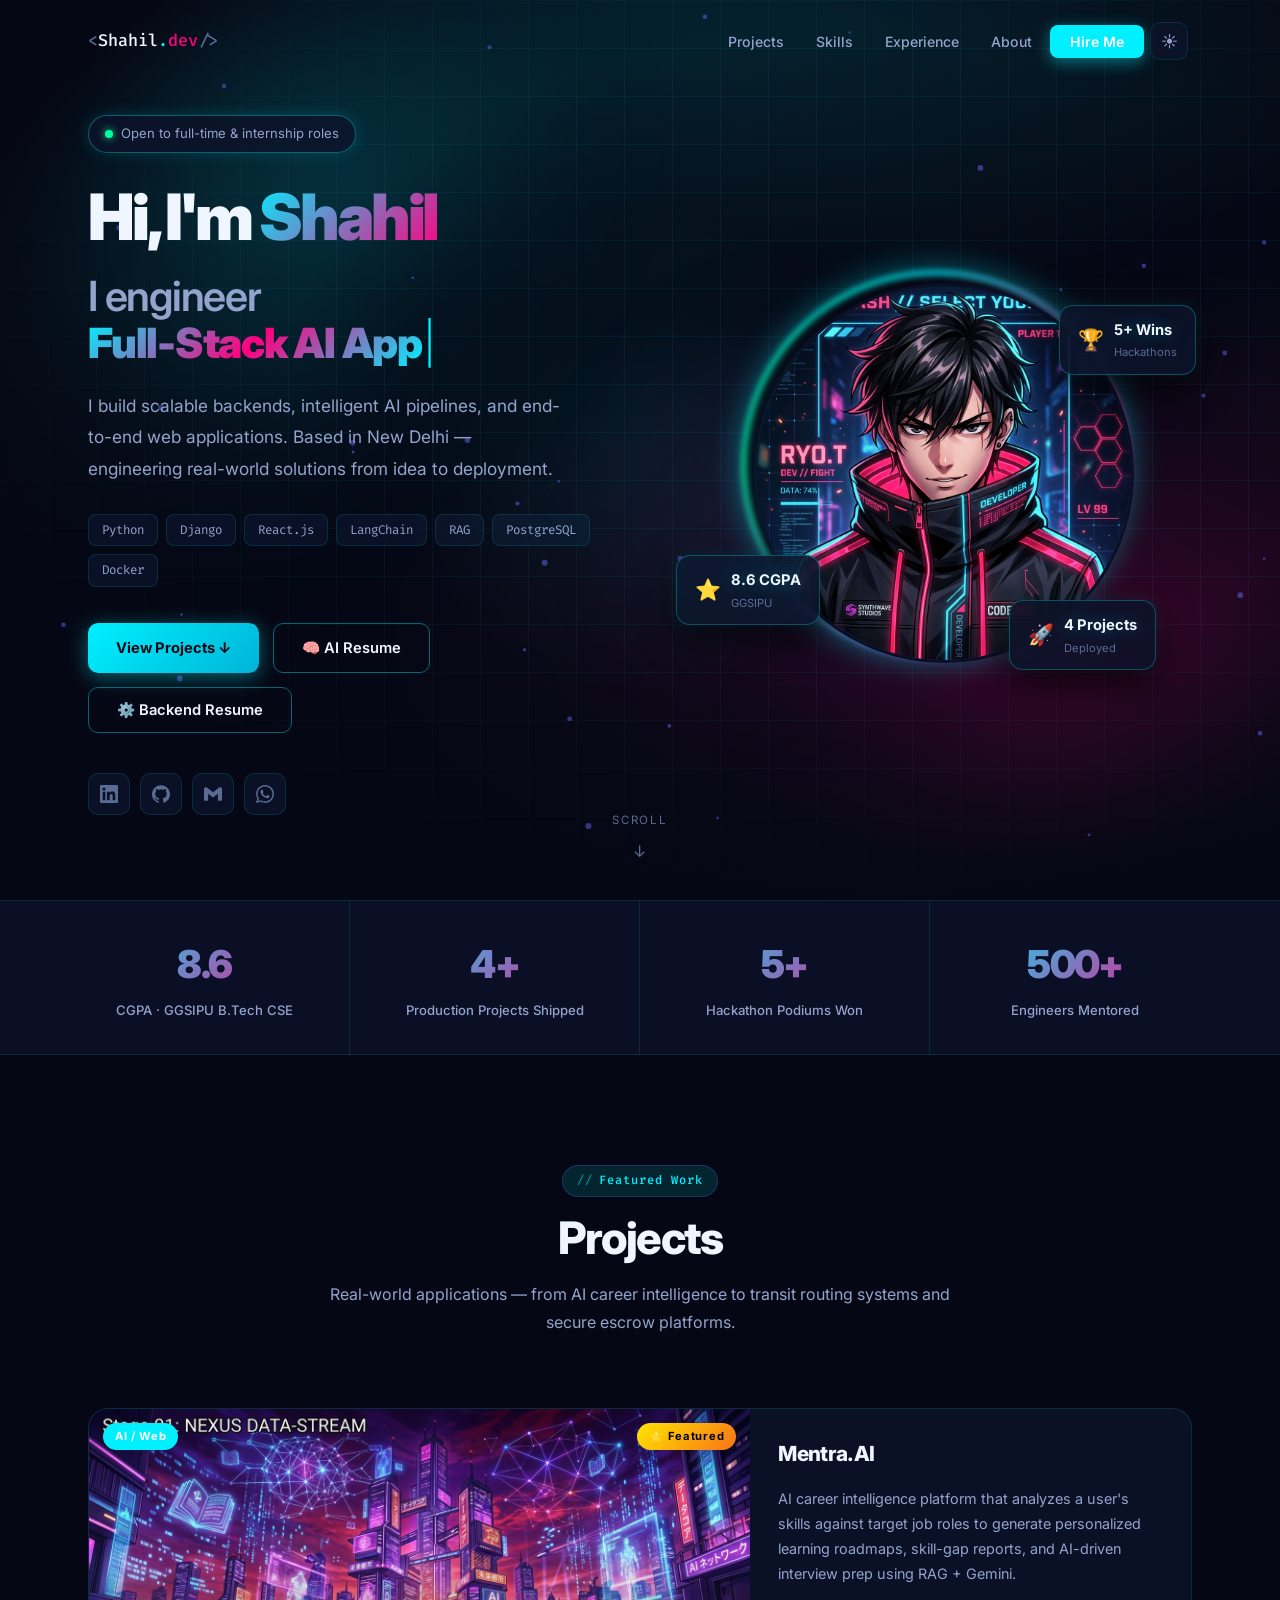
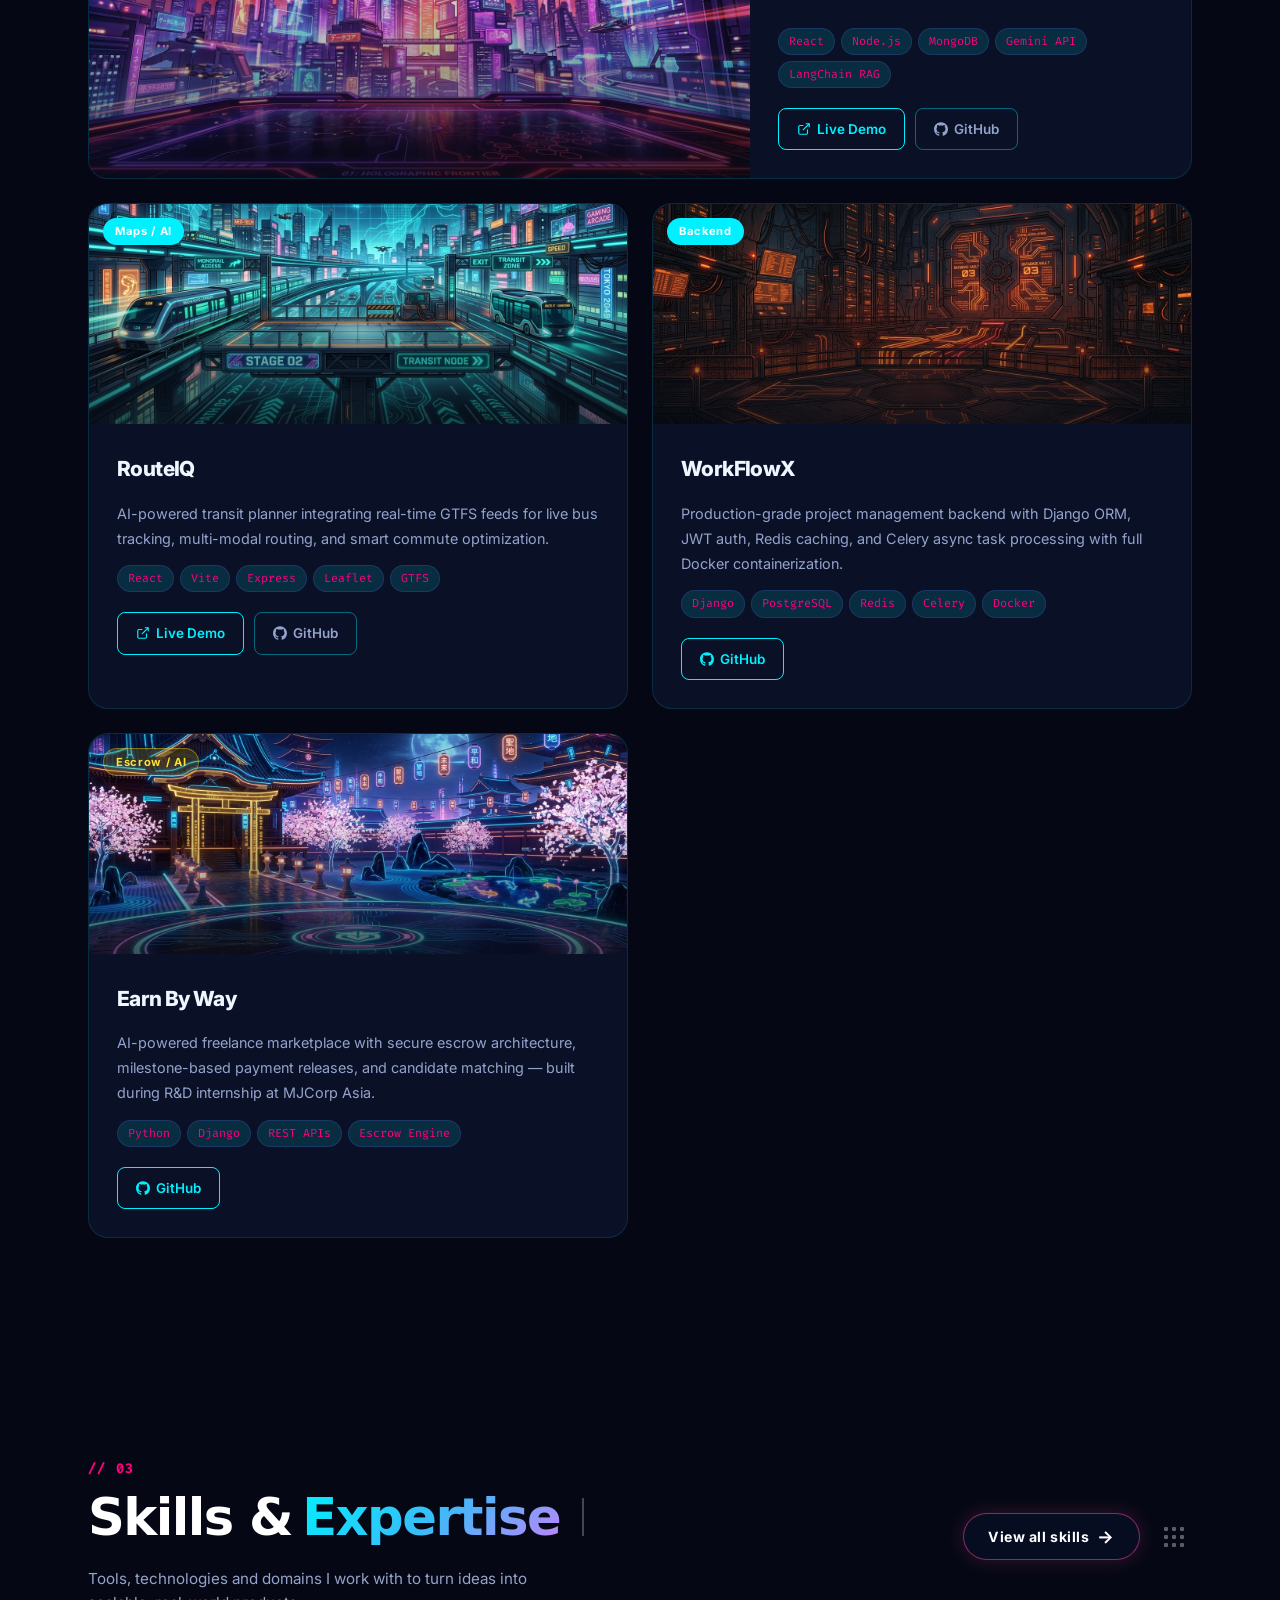
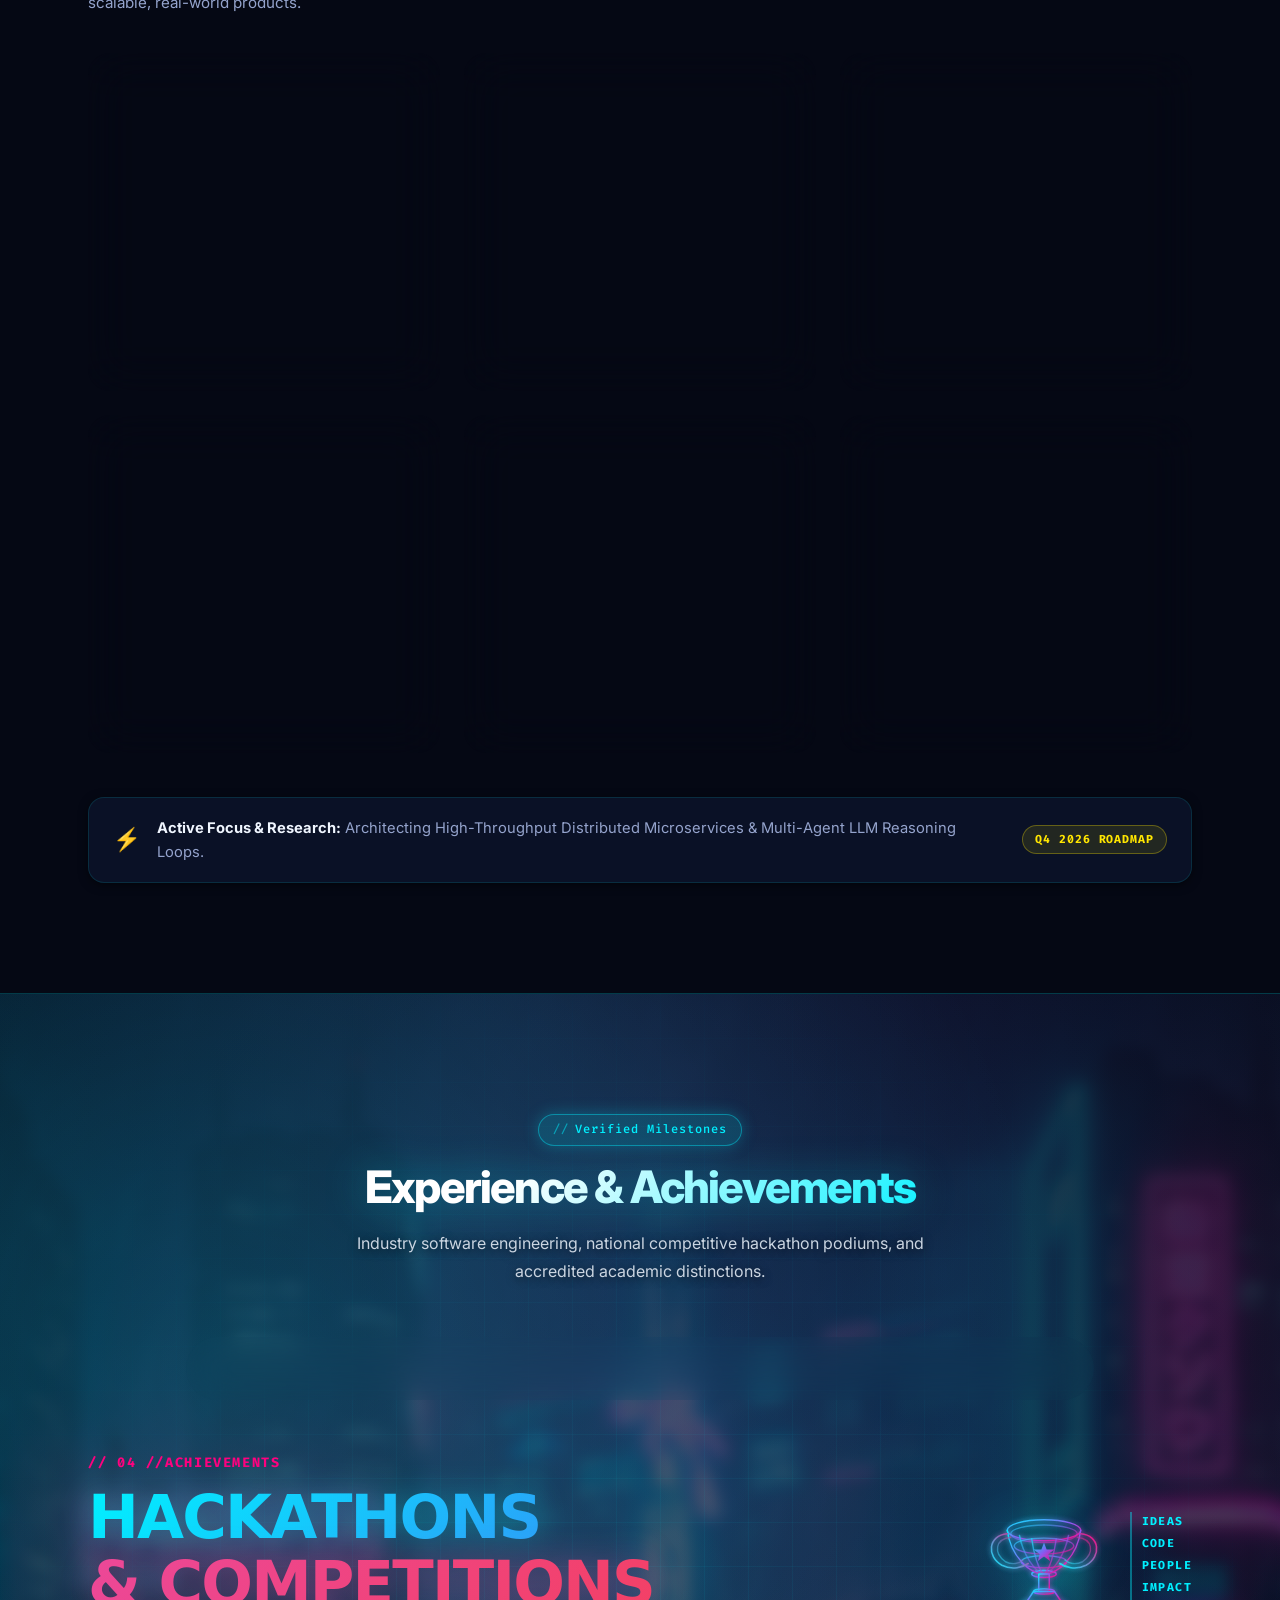
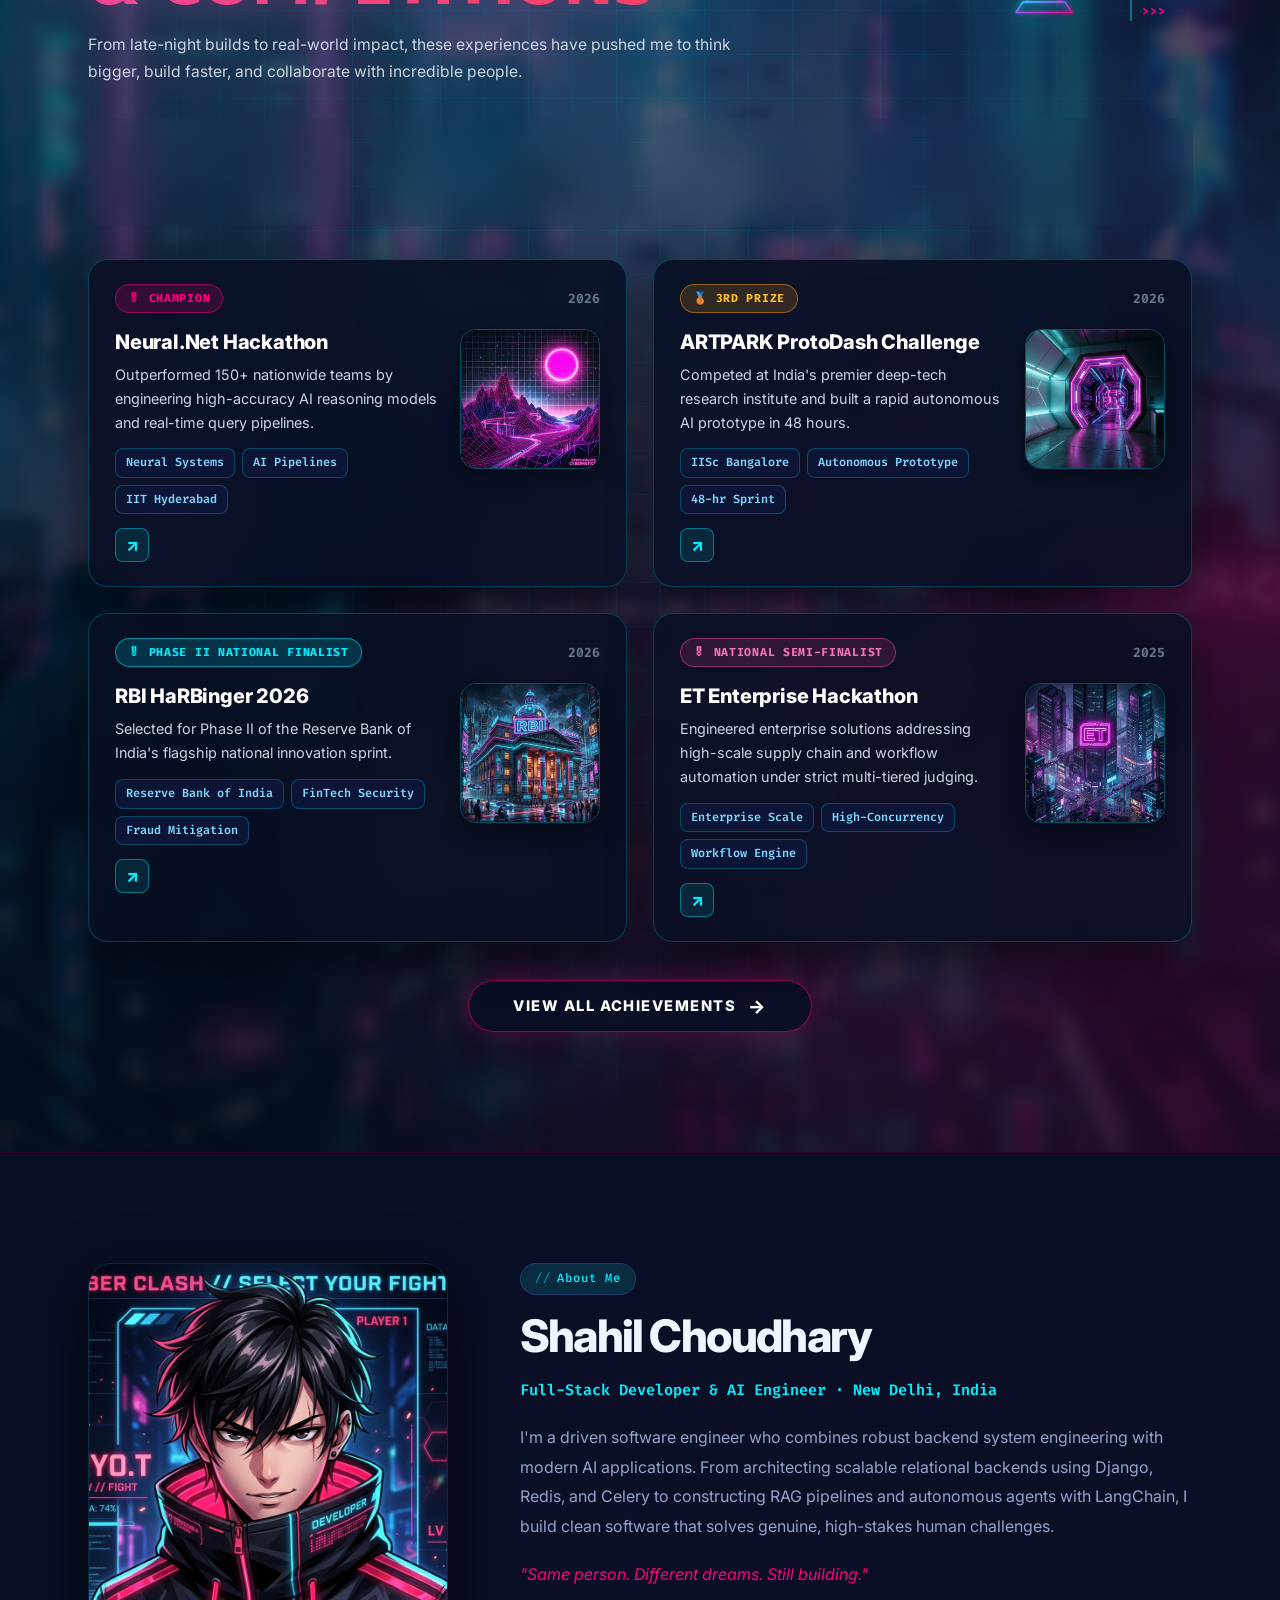
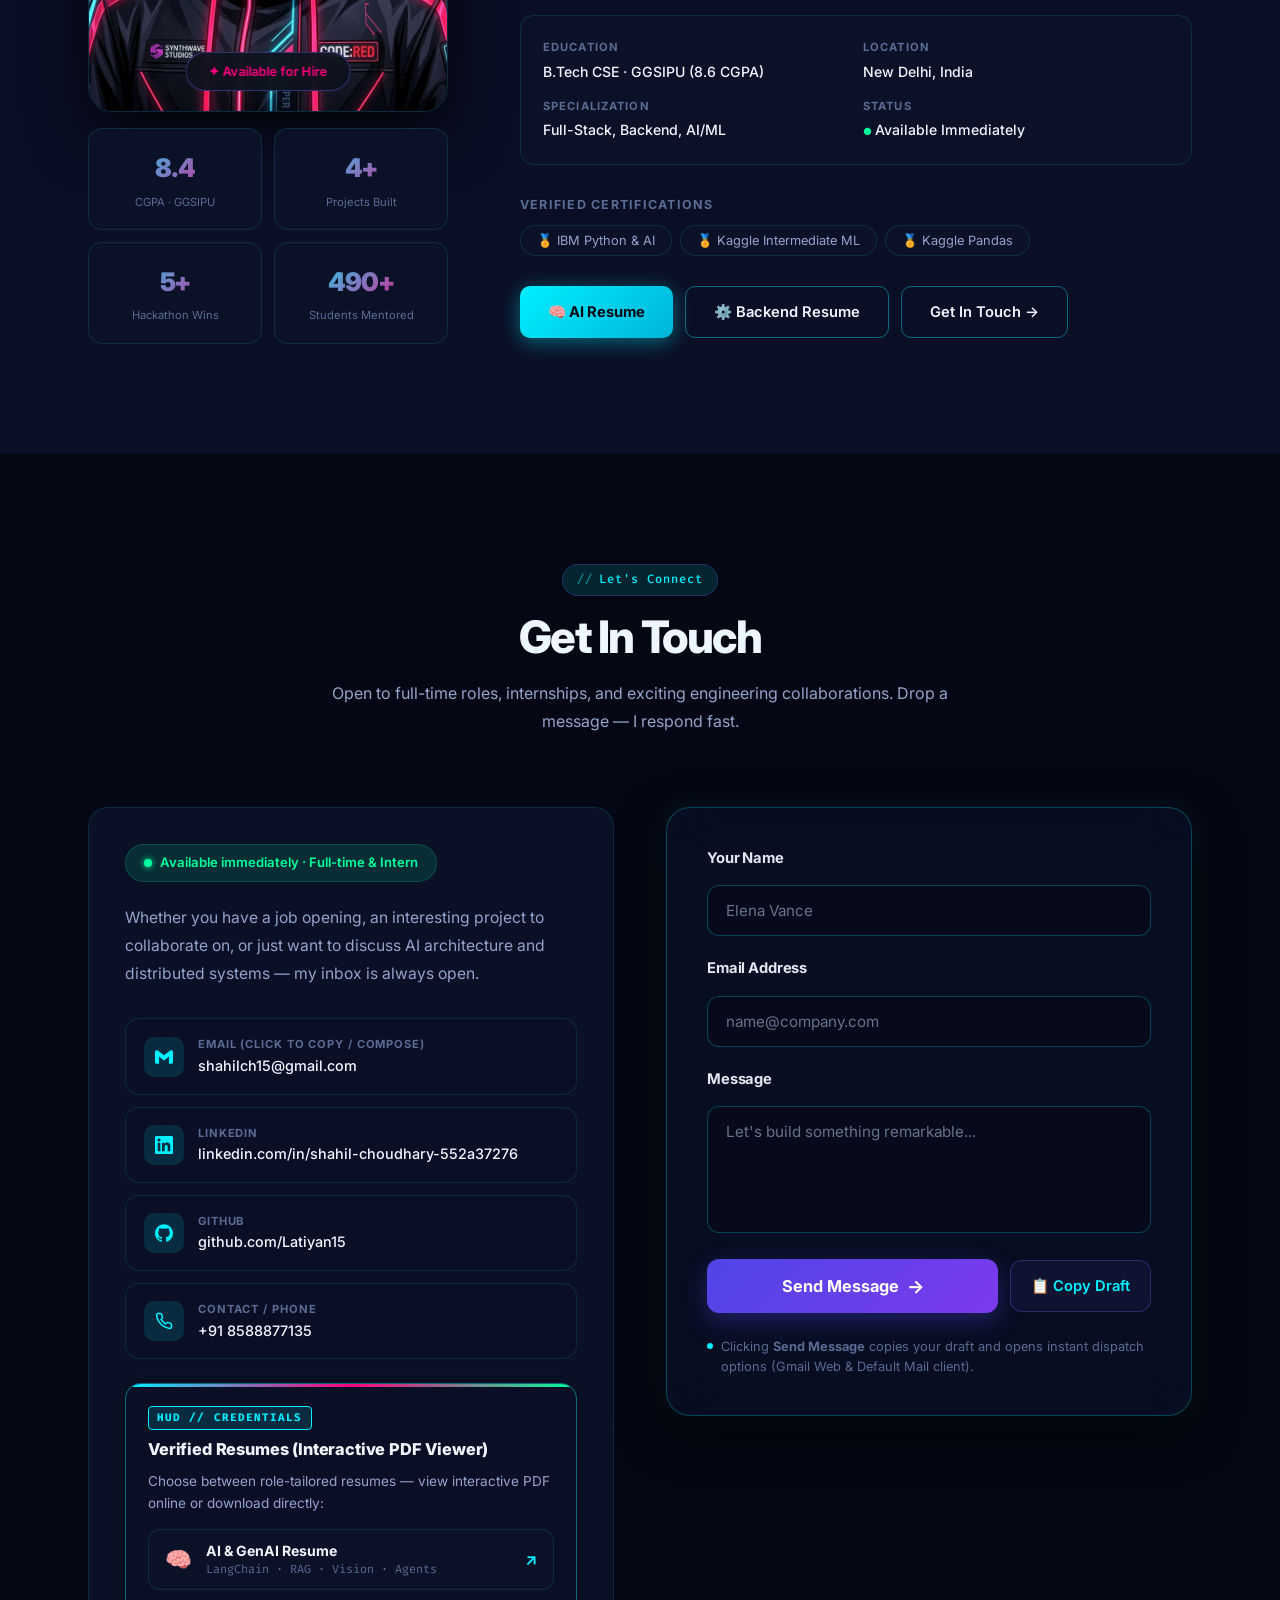
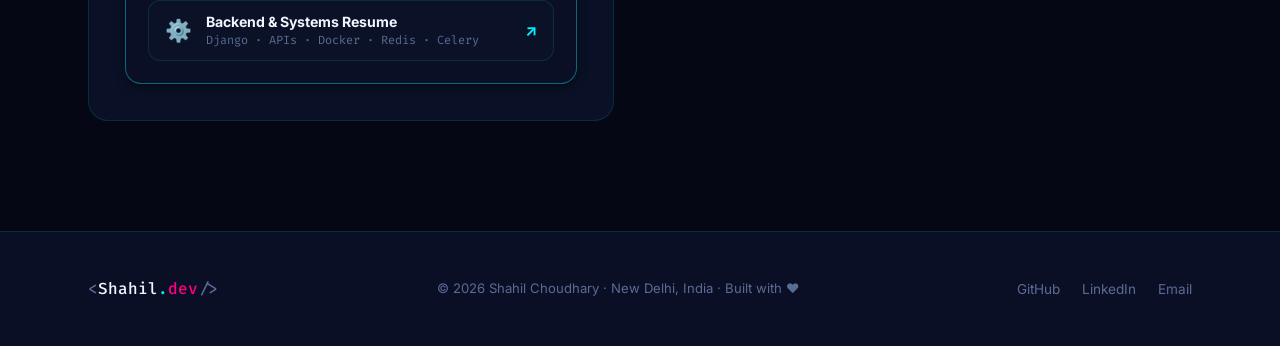
==== commit 1fd06edc: "style: upgrade Skills section to 3x2 balanced Bento grid with ambient backplate glow, rich pill tags" ====
--- a/index.html
+++ b/index.html
@@ -5,7 +5,7 @@
   <meta name="viewport" content="width=device-width, initial-scale=1.0">
   <title>Shahil Choudhary — Full-Stack Developer & AI Engineer</title>
   <meta name="description" content="Shahil Choudhary — Full-Stack Developer & AI Engineer. Building scalable backends, RAG pipelines, and intelligent systems. New Delhi, India.">
-  <link rel="stylesheet" href="css/style.css?v=4.3">
+  <link rel="stylesheet" href="css/style.css?v=4.4">
   <link rel="icon" href="data:image/svg+xml,<svg xmlns=%22http://www.w3.org/2000/svg%22 viewBox=%220 0 32 32%22><text y=%2226%22 font-size=%2226%22>⚡</text></svg>">
 </head>
 <body>
@@ -333,7 +333,7 @@
       </div>
     </div>
 
-    <!-- 6-Card Strip Matching Mockup -->
+    <!-- 3×2 Bento Grid Cards -->
     <div class="skills-cards-row" id="skills-cards-strip">
 
       <!-- 01: Full-Stack Dev -->
@@ -350,20 +350,17 @@
         </div>
         <div class="scc-info">
           <h3 class="scc-title">Full-Stack Dev</h3>
-          <p class="scc-sub">Building end-to-end web applications.</p>
+          <p class="scc-sub">Building end-to-end web applications with modern architectures.</p>
         </div>
         <div class="scc-chips-wrap">
-          <div class="scc-chips-line">
-            <span class="scc-chip">React</span>
-            <span class="scc-chip">Next.js</span>
-          </div>
-          <div class="scc-chips-line">
-            <span class="scc-chip">Node.js</span>
-            <span class="scc-chip">Java</span>
-            <span class="scc-chip scc-chip-count">+2</span>
-          </div>
+          <span class="scc-chip">React</span>
+          <span class="scc-chip">Next.js</span>
+          <span class="scc-chip">Node.js</span>
+          <span class="scc-chip">Java</span>
+          <span class="scc-chip scc-chip-count">+2 more</span>
         </div>
         <div class="scc-bottom">
+          <span class="scc-explore-hint">Explore skillset</span>
           <div class="scc-arrow-circle">
             <svg viewBox="0 0 24 24" fill="none" stroke="currentColor" stroke-width="2.5" stroke-linecap="round" stroke-linejoin="round">
               <line x1="5" y1="12" x2="19" y2="12"></line>
@@ -388,20 +385,17 @@
         </div>
         <div class="scc-info">
           <h3 class="scc-title">Databases &amp; Data</h3>
-          <p class="scc-sub">Designing efficient schemas &amp; data systems.</p>
+          <p class="scc-sub">Designing efficient schemas, indexing &amp; high-throughput data systems.</p>
         </div>
         <div class="scc-chips-wrap">
-          <div class="scc-chips-line">
-            <span class="scc-chip">PostgreSQL</span>
-            <span class="scc-chip">MongoDB</span>
-          </div>
-          <div class="scc-chips-line">
-            <span class="scc-chip">Supabase</span>
-            <span class="scc-chip">Redis</span>
-            <span class="scc-chip scc-chip-count">+1</span>
-          </div>
+          <span class="scc-chip">PostgreSQL</span>
+          <span class="scc-chip">MongoDB</span>
+          <span class="scc-chip">Supabase</span>
+          <span class="scc-chip">Redis</span>
+          <span class="scc-chip scc-chip-count">+1 more</span>
         </div>
         <div class="scc-bottom">
+          <span class="scc-explore-hint">Explore skillset</span>
           <div class="scc-arrow-circle">
             <svg viewBox="0 0 24 24" fill="none" stroke="currentColor" stroke-width="2.5" stroke-linecap="round" stroke-linejoin="round">
               <line x1="5" y1="12" x2="19" y2="12"></line>
@@ -424,20 +418,17 @@
         </div>
         <div class="scc-info">
           <h3 class="scc-title">Backend &amp; APIs</h3>
-          <p class="scc-sub">Scalable APIs, microservices &amp; async workflows.</p>
+          <p class="scc-sub">Scalable APIs, microservices, async workflows &amp; task queues.</p>
         </div>
         <div class="scc-chips-wrap">
-          <div class="scc-chips-line">
-            <span class="scc-chip">Django</span>
-            <span class="scc-chip">Express</span>
-          </div>
-          <div class="scc-chips-line">
-            <span class="scc-chip">REST APIs</span>
-            <span class="scc-chip">Celery</span>
-            <span class="scc-chip scc-chip-count">+1</span>
-          </div>
+          <span class="scc-chip">Django</span>
+          <span class="scc-chip">Express</span>
+          <span class="scc-chip">REST APIs</span>
+          <span class="scc-chip">Celery</span>
+          <span class="scc-chip scc-chip-count">+1 more</span>
         </div>
         <div class="scc-bottom">
+          <span class="scc-explore-hint">Explore skillset</span>
           <div class="scc-arrow-circle">
             <svg viewBox="0 0 24 24" fill="none" stroke="currentColor" stroke-width="2.5" stroke-linecap="round" stroke-linejoin="round">
               <line x1="5" y1="12" x2="19" y2="12"></line>
@@ -461,19 +452,16 @@
         </div>
         <div class="scc-info">
           <h3 class="scc-title">AI Integrations</h3>
-          <p class="scc-sub">LLMs, RAG pipelines &amp; intelligent agents.</p>
+          <p class="scc-sub">LLMs, RAG pipelines, semantic search &amp; intelligent agents.</p>
         </div>
         <div class="scc-chips-wrap">
-          <div class="scc-chips-line">
-            <span class="scc-chip">Gemini API</span>
-            <span class="scc-chip">OpenAI</span>
-          </div>
-          <div class="scc-chips-line">
-            <span class="scc-chip">LangChain</span>
-            <span class="scc-chip">Vector DBs</span>
-          </div>
+          <span class="scc-chip">Gemini API</span>
+          <span class="scc-chip">OpenAI</span>
+          <span class="scc-chip">LangChain</span>
+          <span class="scc-chip">Vector DBs</span>
         </div>
         <div class="scc-bottom">
+          <span class="scc-explore-hint">Explore skillset</span>
           <div class="scc-arrow-circle">
             <svg viewBox="0 0 24 24" fill="none" stroke="currentColor" stroke-width="2.5" stroke-linecap="round" stroke-linejoin="round">
               <line x1="5" y1="12" x2="19" y2="12"></line>
@@ -496,20 +484,17 @@
         </div>
         <div class="scc-info">
           <h3 class="scc-title">Dev Tools &amp; Cloud</h3>
-          <p class="scc-sub">Development, deployment and collaboration.</p>
+          <p class="scc-sub">Development tooling, containerization, deployments &amp; CI/CD.</p>
         </div>
         <div class="scc-chips-wrap">
-          <div class="scc-chips-line">
-            <span class="scc-chip">Git</span>
-            <span class="scc-chip">Docker</span>
-          </div>
-          <div class="scc-chips-line">
-            <span class="scc-chip">Vercel</span>
-            <span class="scc-chip">Render</span>
-            <span class="scc-chip scc-chip-count">+1</span>
-          </div>
+          <span class="scc-chip">Git</span>
+          <span class="scc-chip">Docker</span>
+          <span class="scc-chip">Vercel</span>
+          <span class="scc-chip">Render</span>
+          <span class="scc-chip scc-chip-count">+1 more</span>
         </div>
         <div class="scc-bottom">
+          <span class="scc-explore-hint">Explore skillset</span>
           <div class="scc-arrow-circle">
             <svg viewBox="0 0 24 24" fill="none" stroke="currentColor" stroke-width="2.5" stroke-linecap="round" stroke-linejoin="round">
               <line x1="5" y1="12" x2="19" y2="12"></line>
@@ -532,19 +517,16 @@
         </div>
         <div class="scc-info">
           <h3 class="scc-title">Security &amp; Auth</h3>
-          <p class="scc-sub">Implementing secure and reliable systems.</p>
+          <p class="scc-sub">Implementing secure, audited, and resilient system architectures.</p>
         </div>
         <div class="scc-chips-wrap">
-          <div class="scc-chips-line">
-            <span class="scc-chip">JWT / RBAC</span>
-            <span class="scc-chip">API Security</span>
-          </div>
-          <div class="scc-chips-line">
-            <span class="scc-chip">Rate Limiting</span>
-            <span class="scc-chip">OWASP</span>
-          </div>
+          <span class="scc-chip">JWT / RBAC</span>
+          <span class="scc-chip">API Security</span>
+          <span class="scc-chip">Rate Limiting</span>
+          <span class="scc-chip">OWASP</span>
         </div>
         <div class="scc-bottom">
+          <span class="scc-explore-hint">Explore skillset</span>
           <div class="scc-arrow-circle">
             <svg viewBox="0 0 24 24" fill="none" stroke="currentColor" stroke-width="2.5" stroke-linecap="round" stroke-linejoin="round">
               <line x1="5" y1="12" x2="19" y2="12"></line>
--- a/css/style.css
+++ b/css/style.css
@@ -3438,128 +3438,207 @@
   background: #94a3b8;
 }
 
-/* 6-Card Row */
+/* ============================================================
+   3×2 BALANCED BENTO GRID — SKILLS & EXPERTISE
+   ============================================================ */
 .skills-cards-row {
   display: grid;
-  grid-template-columns: repeat(6, 1fr);
+  grid-template-columns: repeat(3, 1fr);
+  gap: 24px;
+  margin-bottom: 44px;
+}
+
+.skill-card-cyber {
+  border-radius: 22px;
+  padding: 28px 24px 22px;
+  display: flex;
+  flex-direction: column;
   gap: 16px;
-  margin-bottom: 40px;
-}
-
-.skill-card-cyber {
-  border-radius: 20px;
-  padding: 24px 20px 20px;
-  display: flex;
-  flex-direction: column;
-  gap: 14px;
   position: relative;
   cursor: pointer;
   user-select: none;
   overflow: hidden;
-  transition: all 0.32s cubic-bezier(0.16, 1, 0.3, 1);
-  background: rgba(9, 15, 36, 0.88);
-  backdrop-filter: blur(20px);
-  -webkit-backdrop-filter: blur(20px);
+  transition: all 0.35s cubic-bezier(0.16, 1, 0.3, 1);
+  background: linear-gradient(165deg, rgba(13, 20, 48, 0.9) 0%, rgba(7, 11, 28, 0.96) 100%);
+  backdrop-filter: blur(24px);
+  -webkit-backdrop-filter: blur(24px);
   border: 1.5px solid rgba(255, 255, 255, 0.08);
-  box-shadow: 0 10px 30px rgba(0, 0, 0, 0.5);
+  box-shadow: 0 10px 30px -10px rgba(0, 0, 0, 0.6), 0 0 0 1px rgba(255, 255, 255, 0.03) inset;
+}
+
+/* Ambient Radial Backplate Glow */
+.skill-card-cyber::before {
+  content: '';
+  position: absolute;
+  inset: 0;
+  border-radius: inherit;
+  background: radial-gradient(circle 280px at 0% 0%, var(--card-glow-soft), transparent 75%);
+  opacity: 0.5;
+  pointer-events: none;
+  transition: opacity 0.35s ease;
 }
 
 [data-theme="light"] .skill-card-cyber {
   background: #ffffff;
-  border: 1.5px solid #e2e8f0;
-  box-shadow: 0 6px 22px rgba(0, 0, 0, 0.04);
+  border: 1.5px solid rgba(226, 232, 240, 0.9);
+  box-shadow: 0 6px 24px -4px rgba(15, 23, 42, 0.06), 0 1px 3px rgba(0, 0, 0, 0.04);
+}
+
+[data-theme="light"] .skill-card-cyber::before {
+  background: radial-gradient(circle 280px at 0% 0%, var(--card-glow-soft), transparent 75%);
+  opacity: 0.35;
 }
 
 .skill-card-cyber:hover {
   transform: translateY(-8px);
 }
 
+.skill-card-cyber:hover::before {
+  opacity: 1;
+}
+
 [data-theme="dark"] .skill-card-cyber:hover {
   border-color: var(--card-color);
-  box-shadow: 0 20px 45px rgba(0, 0, 0, 0.75), 0 0 32px var(--card-glow);
+  box-shadow: 0 20px 48px -10px rgba(0, 0, 0, 0.8), 0 0 32px -4px var(--card-glow);
 }
 
 [data-theme="light"] .skill-card-cyber:hover {
   border-color: var(--card-color);
-  box-shadow: 0 16px 40px rgba(0, 0, 0, 0.08);
-}
-
-/* Card Themes */
-.sc-pink-theme { --card-color: #ec4899; --card-glow: rgba(236, 72, 153, 0.4); }
-.sc-cyan-theme { --card-color: #00f0ff; --card-glow: rgba(0, 240, 255, 0.4); }
-.sc-purple-theme { --card-color: #a855f7; --card-glow: rgba(168, 85, 247, 0.4); }
-.sc-magenta-theme { --card-color: #ff007f; --card-glow: rgba(255, 0, 127, 0.4); }
-.sc-teal-theme { --card-color: #14b8a6; --card-glow: rgba(20, 184, 166, 0.4); }
-.sc-violet-theme { --card-color: #8b5cf6; --card-glow: rgba(139, 92, 246, 0.4); }
-
+  box-shadow: 0 18px 42px -8px var(--card-glow-soft), 0 4px 12px rgba(0, 0, 0, 0.04);
+}
+
+/* Card Themes with Rich Gradients & Transparencies */
+.sc-pink-theme {
+  --card-color: #ec4899;
+  --card-color-end: #f43f5e;
+  --card-glow: rgba(236, 72, 153, 0.38);
+  --card-glow-soft: rgba(236, 72, 153, 0.12);
+  --card-badge-bg: rgba(236, 72, 153, 0.1);
+}
+.sc-cyan-theme {
+  --card-color: #00f0ff;
+  --card-color-end: #0284c7;
+  --card-glow: rgba(0, 240, 255, 0.38);
+  --card-glow-soft: rgba(0, 240, 255, 0.12);
+  --card-badge-bg: rgba(0, 240, 255, 0.1);
+}
+.sc-purple-theme {
+  --card-color: #a855f7;
+  --card-color-end: #7c3aed;
+  --card-glow: rgba(168, 85, 247, 0.38);
+  --card-glow-soft: rgba(168, 85, 247, 0.12);
+  --card-badge-bg: rgba(168, 85, 247, 0.1);
+}
+.sc-magenta-theme {
+  --card-color: #ff007f;
+  --card-color-end: #d946ef;
+  --card-glow: rgba(255, 0, 127, 0.38);
+  --card-glow-soft: rgba(255, 0, 127, 0.12);
+  --card-badge-bg: rgba(255, 0, 127, 0.1);
+}
+.sc-teal-theme {
+  --card-color: #14b8a6;
+  --card-color-end: #10b981;
+  --card-glow: rgba(20, 184, 166, 0.38);
+  --card-glow-soft: rgba(20, 184, 166, 0.12);
+  --card-badge-bg: rgba(20, 184, 166, 0.1);
+}
+.sc-violet-theme {
+  --card-color: #8b5cf6;
+  --card-color-end: #6366f1;
+  --card-glow: rgba(139, 92, 246, 0.38);
+  --card-glow-soft: rgba(139, 92, 246, 0.12);
+  --card-badge-bg: rgba(139, 92, 246, 0.1);
+}
+
+/* Sleek Glowing Top Accent Notch */
 .scc-accent-corner {
   position: absolute;
   top: 0;
-  left: 0;
+  left: 28px;
+  width: 80px;
+  height: 3px;
+  border-radius: 0 0 4px 4px;
+  background: linear-gradient(90deg, var(--card-color), var(--card-color-end, transparent));
+  box-shadow: 0 0 16px var(--card-color);
+  transition: width 0.35s cubic-bezier(0.16, 1, 0.3, 1);
+}
+
+.skill-card-cyber:hover .scc-accent-corner {
+  width: 140px;
+}
+
+/* Card Top Row */
+.scc-top {
+  display: flex;
+  align-items: center;
+  justify-content: space-between;
+}
+
+.scc-icon-box {
   width: 48px;
-  height: 4px;
-  border-radius: 0 0 4px 0;
-  background: var(--card-color);
-  box-shadow: 0 0 12px var(--card-glow);
-}
-
-.scc-top {
-  display: flex;
-  align-items: center;
-  justify-content: space-between;
-}
-
-.scc-icon-box {
-  width: 44px;
-  height: 44px;
-  border-radius: 12px;
+  height: 48px;
+  border-radius: 14px;
   display: flex;
   align-items: center;
   justify-content: center;
   flex-shrink: 0;
+  transition: transform 0.3s cubic-bezier(0.16, 1, 0.3, 1), box-shadow 0.3s ease;
+}
+
+.skill-card-cyber:hover .scc-icon-box {
+  transform: scale(1.06);
 }
 
 .scc-icon-box svg {
-  width: 22px;
-  height: 22px;
-}
-
-.scc-ib-pink { background: rgba(236, 72, 153, 0.16); color: #ec4899; border: 1px solid rgba(236, 72, 153, 0.4); }
-.scc-ib-cyan { background: rgba(0, 240, 255, 0.16); color: #00f0ff; border: 1px solid rgba(0, 240, 255, 0.4); }
-.scc-ib-purple { background: rgba(168, 85, 247, 0.16); color: #a855f7; border: 1px solid rgba(168, 85, 247, 0.4); }
-.scc-ib-magenta { background: rgba(255, 0, 127, 0.16); color: #ff007f; border: 1px solid rgba(255, 0, 127, 0.4); }
-.scc-ib-teal { background: rgba(20, 184, 166, 0.16); color: #14b8a6; border: 1px solid rgba(20, 184, 166, 0.4); }
-.scc-ib-violet { background: rgba(139, 92, 246, 0.16); color: #8b5cf6; border: 1px solid rgba(139, 92, 246, 0.4); }
-
-[data-theme="light"] .scc-ib-pink { background: rgba(236, 72, 153, 0.1); border-color: rgba(236, 72, 153, 0.3); }
-[data-theme="light"] .scc-ib-cyan { background: rgba(2, 132, 199, 0.1); color: #0284c7; border-color: rgba(2, 132, 199, 0.3); }
-[data-theme="light"] .scc-ib-purple { background: rgba(147, 51, 234, 0.1); border-color: rgba(147, 51, 234, 0.3); }
-[data-theme="light"] .scc-ib-magenta { background: rgba(219, 39, 119, 0.1); border-color: rgba(219, 39, 119, 0.3); }
-[data-theme="light"] .scc-ib-teal { background: rgba(13, 148, 136, 0.1); color: #0d9488; border-color: rgba(13, 148, 136, 0.3); }
-[data-theme="light"] .scc-ib-violet { background: rgba(124, 58, 237, 0.1); border-color: rgba(124, 58, 237, 0.3); }
-
+  width: 24px;
+  height: 24px;
+}
+
+.scc-ib-pink { background: rgba(236, 72, 153, 0.14); color: #ec4899; border: 1px solid rgba(236, 72, 153, 0.35); }
+.scc-ib-cyan { background: rgba(0, 240, 255, 0.14); color: #00f0ff; border: 1px solid rgba(0, 240, 255, 0.35); }
+.scc-ib-purple { background: rgba(168, 85, 247, 0.14); color: #a855f7; border: 1px solid rgba(168, 85, 247, 0.35); }
+.scc-ib-magenta { background: rgba(255, 0, 127, 0.14); color: #ff007f; border: 1px solid rgba(255, 0, 127, 0.35); }
+.scc-ib-teal { background: rgba(20, 184, 166, 0.14); color: #14b8a6; border: 1px solid rgba(20, 184, 166, 0.35); }
+.scc-ib-violet { background: rgba(139, 92, 246, 0.14); color: #8b5cf6; border: 1px solid rgba(139, 92, 246, 0.35); }
+
+[data-theme="light"] .scc-ib-pink { background: rgba(236, 72, 153, 0.1); border-color: rgba(236, 72, 153, 0.25); }
+[data-theme="light"] .scc-ib-cyan { background: rgba(2, 132, 199, 0.1); color: #0284c7; border-color: rgba(2, 132, 199, 0.25); }
+[data-theme="light"] .scc-ib-purple { background: rgba(147, 51, 234, 0.1); border-color: rgba(147, 51, 234, 0.25); }
+[data-theme="light"] .scc-ib-magenta { background: rgba(219, 39, 119, 0.1); border-color: rgba(219, 39, 119, 0.25); }
+[data-theme="light"] .scc-ib-teal { background: rgba(13, 148, 136, 0.1); color: #0d9488; border-color: rgba(13, 148, 136, 0.25); }
+[data-theme="light"] .scc-ib-violet { background: rgba(124, 58, 237, 0.1); border-color: rgba(124, 58, 237, 0.25); }
+
+/* Index Pill Tag */
 .scc-index {
   font-family: 'Fira Code', monospace;
-  font-size: 0.82rem;
-  font-weight: 700;
-  color: #64748b;
+  font-size: 0.78rem;
+  font-weight: 800;
+  color: var(--card-color);
+  background: var(--card-badge-bg);
+  border: 1px solid var(--card-glow-soft);
+  padding: 4px 12px;
+  border-radius: 999px;
+  letter-spacing: 0.06em;
 }
 
 [data-theme="light"] .scc-index {
-  color: #94a3b8;
-}
-
+  background: var(--card-badge-bg);
+  border-color: var(--card-glow-soft);
+}
+
+/* Card Info */
 .scc-info {
   display: flex;
   flex-direction: column;
 }
 
 .scc-title {
-  font-size: 1.12rem;
+  font-size: 1.25rem;
   font-weight: 800;
   color: #ffffff;
-  letter-spacing: -0.01em;
-  margin-bottom: 5px;
+  letter-spacing: -0.02em;
+  margin-bottom: 6px;
   line-height: 1.25;
 }
 
@@ -3568,10 +3647,10 @@
 }
 
 .scc-sub {
-  font-size: 0.82rem;
+  font-size: 0.88rem;
   color: #94a3cc;
-  line-height: 1.45;
-  min-height: 38px;
+  line-height: 1.55;
+  min-height: 42px;
   margin: 0;
 }
 
@@ -3579,31 +3658,28 @@
   color: #64748b;
 }
 
-/* Chips inside card */
+/* Chips inside Bento card */
 .scc-chips-wrap {
   display: flex;
-  flex-direction: column;
-  gap: 7px;
-  margin-top: 4px;
-}
-
-.scc-chips-line {
-  display: flex;
-  gap: 6px;
   flex-wrap: wrap;
+  gap: 8px;
+  margin-top: 2px;
 }
 
 .scc-chip {
-  font-size: 0.73rem;
+  font-size: 0.78rem;
   font-family: 'Fira Code', monospace;
   font-weight: 600;
-  padding: 4px 9px;
-  border-radius: 6px;
-  background: rgba(255, 255, 255, 0.06);
-  border: 1px solid rgba(255, 255, 255, 0.12);
+  padding: 5px 12px;
+  border-radius: 8px;
+  background: rgba(255, 255, 255, 0.05);
+  border: 1px solid rgba(255, 255, 255, 0.1);
   color: #e2e8f0;
   white-space: nowrap;
   transition: all 0.2s ease;
+  display: inline-flex;
+  align-items: center;
+  line-height: 1.2;
 }
 
 [data-theme="light"] .scc-chip {
@@ -3613,40 +3689,65 @@
 }
 
 .skill-card-cyber:hover .scc-chip {
-  border-color: rgba(255, 255, 255, 0.24);
+  border-color: rgba(255, 255, 255, 0.18);
+  background: rgba(255, 255, 255, 0.08);
 }
 
 [data-theme="light"] .skill-card-cyber:hover .scc-chip {
   border-color: #cbd5e1;
+  background: #f1f5f9;
 }
 
 .scc-chip-count {
-  background: rgba(255, 255, 255, 0.12);
+  background: var(--card-badge-bg);
   color: var(--card-color);
-  font-weight: 800;
+  border: 1px solid var(--card-glow);
+  font-weight: 700;
 }
 
 [data-theme="light"] .scc-chip-count {
-  background: rgba(0, 0, 0, 0.05);
-}
-
-/* Card bottom arrow */
+  background: var(--card-badge-bg);
+  border-color: var(--card-glow);
+}
+
+/* Card Bottom Action Bar */
 .scc-bottom {
   display: flex;
-  justify-content: flex-end;
+  align-items: center;
+  justify-content: space-between;
   margin-top: auto;
-  padding-top: 10px;
+  padding-top: 14px;
+  border-top: 1px solid rgba(255, 255, 255, 0.06);
+}
+
+[data-theme="light"] .scc-bottom {
+  border-top: 1px solid #f1f5f9;
+}
+
+.scc-explore-hint {
+  font-size: 0.78rem;
+  font-weight: 600;
+  font-family: 'Fira Code', monospace;
+  color: var(--text-muted);
+  display: flex;
+  align-items: center;
+  gap: 6px;
+  transition: color 0.2s ease, transform 0.2s ease;
+}
+
+.skill-card-cyber:hover .scc-explore-hint {
+  color: var(--card-color);
 }
 
 .scc-arrow-circle {
-  width: 34px;
-  height: 34px;
+  width: 36px;
+  height: 36px;
   border-radius: 50%;
   display: flex;
   align-items: center;
   justify-content: center;
-  background: rgba(255, 255, 255, 0.06);
-  border: 1px solid rgba(255, 255, 255, 0.14);
+  background: rgba(255, 255, 255, 0.05);
+  border: 1px solid rgba(255, 255, 255, 0.12);
   color: var(--card-color);
   transition: all 0.25s cubic-bezier(0.16, 1, 0.3, 1);
 }
@@ -3657,13 +3758,14 @@
 }
 
 [data-theme="light"] .scc-arrow-circle {
-  background: #f1f5f9;
+  background: #f8fafc;
   border-color: #e2e8f0;
 }
 
 .skill-card-cyber:hover .scc-arrow-circle {
   background: var(--card-color);
   color: #ffffff;
+  border-color: var(--card-color);
   transform: translateX(4px);
   box-shadow: 0 0 16px var(--card-glow);
 }
@@ -3690,12 +3792,14 @@
   display: flex;
   align-items: center;
   justify-content: space-between;
+  gap: 16px;
+  flex-wrap: wrap;
 }
 
 .sm-header-meta {
   display: flex;
   flex-direction: column;
-  gap: 4px;
+  gap: 6px;
 }
 
 .sm-index-tag {
@@ -3709,7 +3813,23 @@
 .sm-title-row {
   display: flex;
   align-items: center;
-  gap: 14px;
+  gap: 16px;
+}
+
+.sm-popup-header .modal-title {
+  font-size: 1.35rem;
+  font-weight: 800;
+  color: var(--text-primary);
+  margin: 0;
+  line-height: 1.2;
+}
+
+.sm-popup-header .modal-sub {
+  font-size: 0.85rem;
+  color: var(--text-secondary);
+  margin-top: 4px;
+  font-family: inherit;
+  line-height: 1.4;
 }
 
 .sm-icon-container {
@@ -3723,15 +3843,16 @@
 }
 
 .sm-icon-container svg {
-  width: 26px;
-  height: 26px;
+  width: 24px;
+  height: 24px;
 }
 
 /* Domain Tabs inside Modal */
 .sm-domain-tabs {
   display: flex;
-  gap: 6px;
-  padding: 10px 24px;
+  align-items: center;
+  gap: 8px;
+  padding: 12px 24px;
   background: var(--bg-surface);
   border-bottom: 1px solid var(--bg-border);
   overflow-x: auto;
@@ -3743,29 +3864,53 @@
 }
 
 .sm-tab {
-  padding: 7px 14px;
-  border-radius: 8px;
-  font-size: 0.76rem;
-  font-weight: 700;
+  padding: 8px 16px;
+  border-radius: 999px;
+  font-size: 0.78rem;
+  font-weight: 600;
   font-family: 'Fira Code', monospace;
-  background: transparent;
-  border: 1px solid transparent;
-  color: var(--text-muted);
+  background: var(--bg-card);
+  border: 1px solid var(--bg-border);
+  color: var(--text-secondary);
   cursor: pointer;
   white-space: nowrap;
-  transition: all 0.2s ease;
+  display: inline-flex;
+  align-items: center;
+  justify-content: center;
+  line-height: 1.3;
+  transition: all 0.2s cubic-bezier(0.16, 1, 0.3, 1);
+  box-shadow: 0 1px 3px rgba(0, 0, 0, 0.04);
 }
 
 .sm-tab:hover {
   color: var(--text-primary);
-  background: var(--bg-card);
+  border-color: var(--accent);
+  transform: translateY(-1px);
 }
 
 .sm-tab.active {
   background: var(--accent);
-  color: #ffffff;
+  color: #ffffff !important;
   border-color: var(--accent);
-  box-shadow: 0 0 14px var(--accent-glow);
+  box-shadow: 0 2px 12px var(--accent-glow);
+  font-weight: 700;
+}
+
+[data-theme="light"] .sm-tab {
+  background: #ffffff;
+  border-color: #e2e8f0;
+  color: #64748b;
+}
+
+[data-theme="light"] .sm-tab:hover {
+  color: #0f172a;
+  border-color: var(--accent);
+}
+
+[data-theme="light"] .sm-tab.active {
+  background: var(--accent);
+  color: #ffffff !important;
+  border-color: var(--accent);
 }
 
 /* Scrollable Detail Body */
@@ -3870,25 +4015,18 @@
   font-weight: 600;
 }
 
-/* Responsive Grid for Skills */
-@media (max-width: 1400px) {
-  .skills-cards-row {
-    grid-template-columns: repeat(3, 1fr);
-    gap: 18px;
-  }
-}
-
-@media (max-width: 900px) {
+/* Responsive Grid for Skills (3×2 Bento Grid) */
+@media (max-width: 1024px) {
   .skills-cards-row {
     grid-template-columns: repeat(2, 1fr);
-    gap: 16px;
+    gap: 20px;
   }
 }
 
-@media (max-width: 580px) {
+@media (max-width: 640px) {
   .skills-cards-row {
     grid-template-columns: 1fr;
-    gap: 14px;
+    gap: 16px;
   }
   .skills-cyber-header {
     flex-direction: column;
